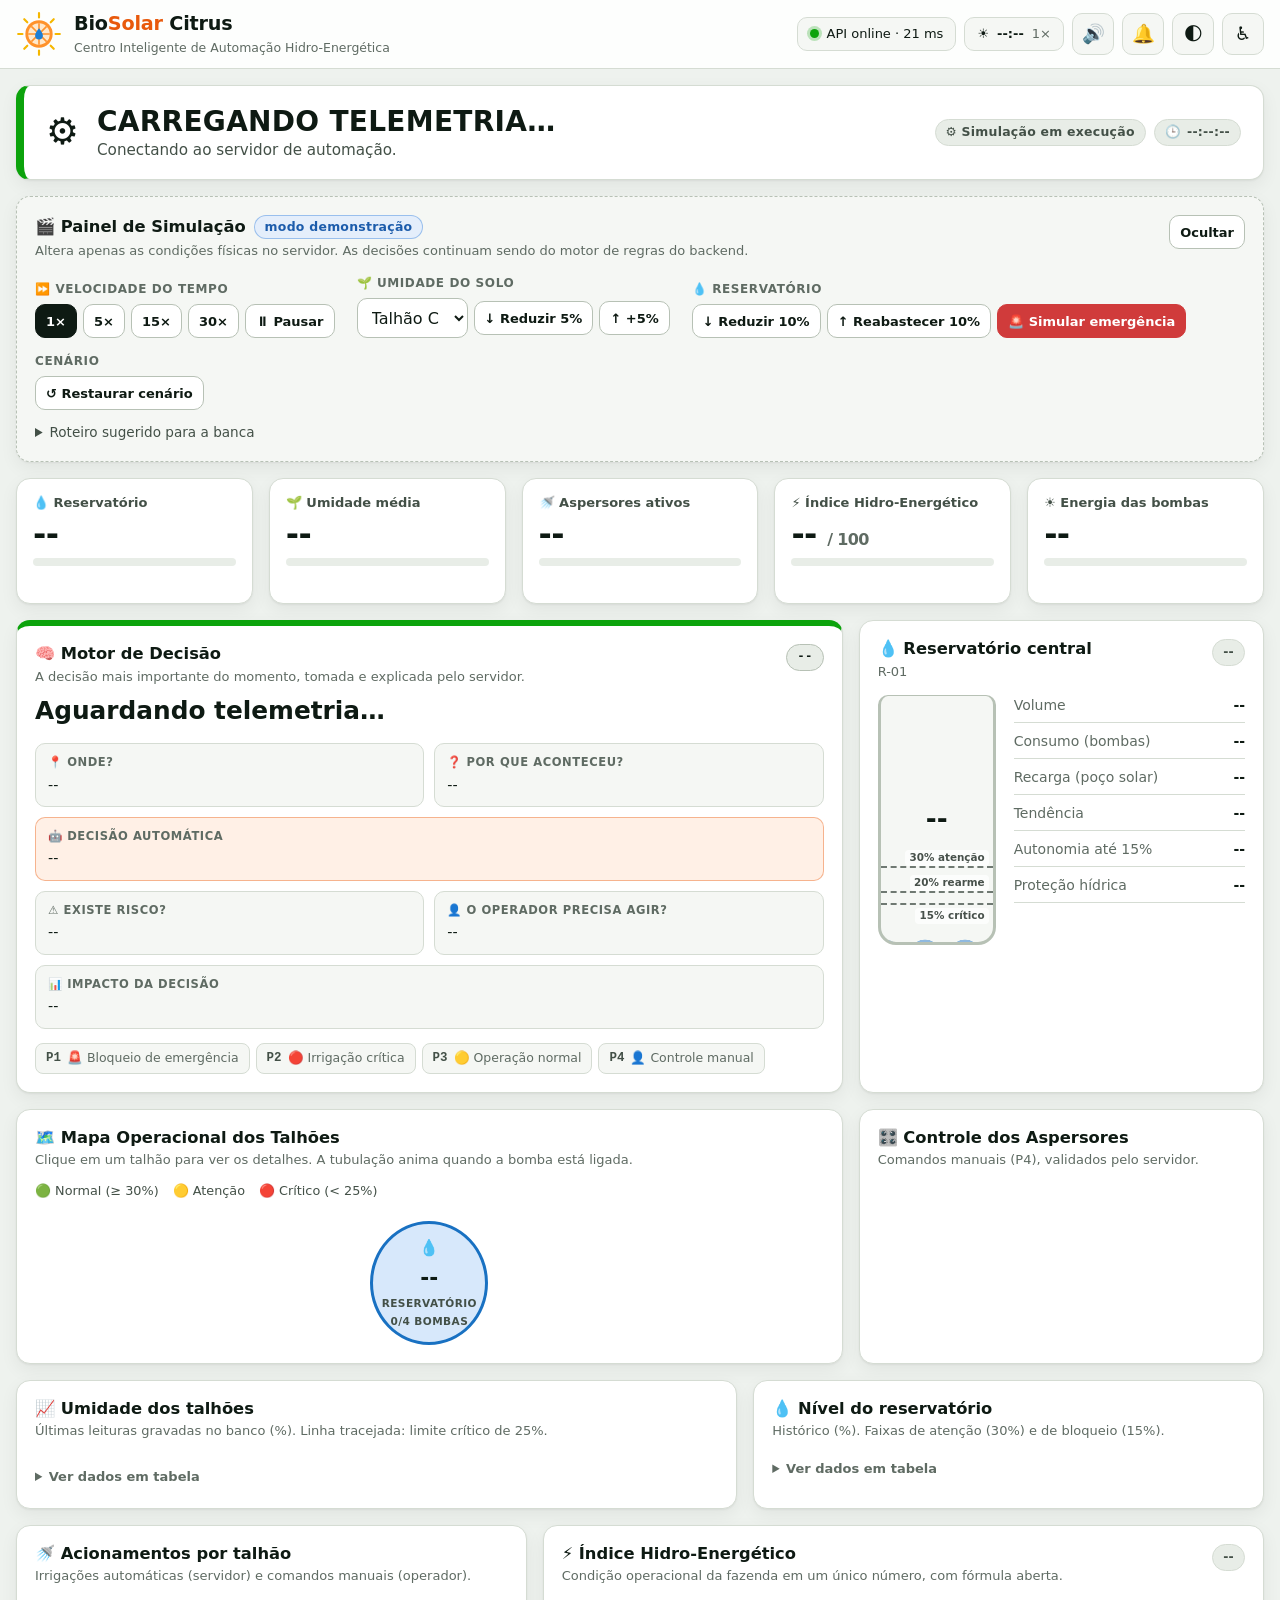
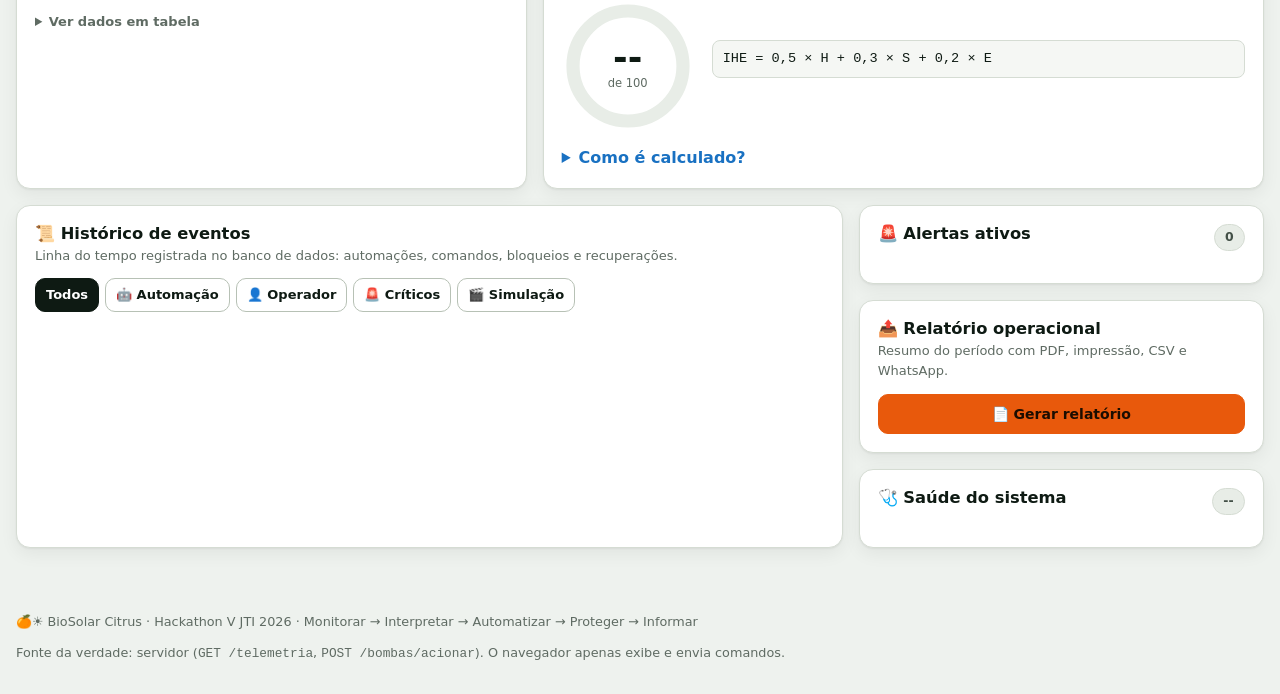
==== frontend/index.html @ 7c518bb6 "feat(frontend): dashboard de automacao hidro-energetica HTML/CSS/JS sem build e sem dependencias ext" ====
<!DOCTYPE html>
<html lang="pt-BR">
<head>
  <meta charset="UTF-8">
  <meta name="viewport" content="width=device-width, initial-scale=1">
  <meta name="description" content="BioSolar Citrus: Centro Inteligente de Automação Hidro-Energética para pomares de citros.">
  <meta name="theme-color" content="#0f1512">
  <title>BioSolar Citrus · Centro de Operação</title>
  <link rel="icon" href="data:image/svg+xml,%3Csvg xmlns='http://www.w3.org/2000/svg' viewBox='0 0 64 64'%3E%3Ccircle cx='32' cy='32' r='28' fill='%23ff922b'/%3E%3Ccircle cx='32' cy='32' r='20' fill='%23ffd8a8'/%3E%3Cpath d='M32 12v40M12 32h40M18 18l28 28M46 18L18 46' stroke='%23ff922b' stroke-width='3'/%3E%3C/svg%3E">
  <link rel="stylesheet" href="src/styles/tokens.css">
  <link rel="stylesheet" href="src/styles/app.css">
  <link rel="stylesheet" href="src/styles/print.css" media="print">
  <script>
    // Aplica as preferências VISUAIS salvas antes da renderização (evita piscar o tema).
    // Nenhum dado operacional é armazenado no navegador.
    (function () {
      try {
        var p = JSON.parse(localStorage.getItem('biosolar.preferencias') || '{}');
        var r = document.documentElement;
        if (p.tema === 'light' || p.tema === 'dark') r.setAttribute('data-theme', p.tema);
        if (p.fonte) r.style.setProperty('--fs', p.fonte);
        if (p.contraste) r.setAttribute('data-contrast', 'alto');
        if (p.cinza) r.setAttribute('data-grayscale', 'true');
        if (p.movimento) r.setAttribute('data-motion', 'reduzido');
      } catch (e) { /* preferências indisponíveis: usa o padrão */ }
    })();
  </script>
</head>
<body>
  <a class="skip-link" href="#conteudo">Pular para o conteúdo</a>

  <!-- ===================== CABEÇALHO ===================== -->
  <header class="topbar">
    <div class="topbar-inner">
      <div class="brand">
        <svg width="46" height="46" viewBox="0 0 64 64" aria-hidden="true" focusable="false">
          <g stroke="#f5b700" stroke-width="3" stroke-linecap="round">
            <path d="M32 3v6M32 55v6M3 32h6M55 32h6M11.5 11.5l4.2 4.2M48.3 48.3l4.2 4.2M11.5 52.5l4.2-4.2M48.3 15.7l4.2-4.2"/>
          </g>
          <circle cx="32" cy="32" r="19" fill="#ff922b"/>
          <circle cx="32" cy="32" r="15" fill="#ffe8cc"/>
          <g stroke="#ff922b" stroke-width="2.2">
            <path d="M32 17v30M17 32h30M21.4 21.4l21.2 21.2M42.6 21.4L21.4 42.6"/>
          </g>
          <path d="M32 24c-3.6 4.6-5.4 7.7-5.4 10.1a5.4 5.4 0 0 0 10.8 0c0-2.4-1.8-5.5-5.4-10.1z" fill="#1c7ed6"/>
        </svg>
        <div>
          <p class="brand-title">Bio<span>Solar</span> Citrus</p>
          <p class="brand-sub">Centro Inteligente de Automação Hidro-Energética</p>
        </div>
      </div>

      <div class="topbar-tools">
        <span class="chip" id="chip-api" title="Conexão com a API REST">
          <span class="dot" id="api-dot" aria-hidden="true"></span>
          <span id="api-texto">Conectando…</span>
        </span>
        <span class="chip" id="chip-relogio" title="Relógio da fazenda (tempo simulado)">
          <span aria-hidden="true" id="relogio-icone">☀️</span>
          <span><span class="sr-only">Hora na fazenda: </span><strong id="relogio-hora">--:--</strong></span>
          <span class="muted" id="relogio-velocidade">1×</span>
        </span>

        <button class="icon-btn" id="btn-voz" type="button" aria-label="Ouvir status da fazenda" title="Ouvir status da fazenda">🔊</button>

        <div class="notif-wrap">
          <button class="icon-btn" id="btn-notif" type="button" aria-haspopup="true" aria-expanded="false"
                  aria-controls="painel-notif" aria-label="Notificações" title="Notificações">
            🔔<span class="badge-count" id="notif-count" hidden>0</span>
          </button>
          <div class="notif-panel" id="painel-notif" hidden>
            <div class="card-head" style="margin:0">
              <h2 class="card-title">Notificações</h2>
              <button class="btn btn-sm btn-ghost" type="button" id="notif-lidas">Marcar como lidas</button>
            </div>
            <ul id="notif-lista" aria-live="off"></ul>
          </div>
        </div>

        <button class="icon-btn" id="btn-tema" type="button" aria-label="Alternar tema claro/escuro" title="Alternar tema claro/escuro">🌓</button>
        <button class="icon-btn" id="btn-a11y" type="button" aria-haspopup="dialog" aria-label="Central de Acessibilidade" title="Central de Acessibilidade">♿</button>
      </div>
    </div>
  </header>

  <main id="conteudo" tabindex="-1">
    <div class="offline-banner" role="alert" id="offline-banner">
      ⚠️ Sem conexão com o servidor. Exibindo a última leitura recebida em <span id="offline-hora">--</span>.
      Nenhum dado é gerado no navegador: aguardando a API voltar.
    </div>

    <!-- ===================== STATUS PRINCIPAL ===================== -->
    <section class="status-hero" id="status-hero" data-status="NORMAL" aria-labelledby="status-rotulo">
      <span class="emoji" id="status-emoji" aria-hidden="true">⚙️</span>
      <div>
        <h1 class="label" id="status-rotulo">Carregando telemetria…</h1>
        <p class="desc" id="status-desc">Conectando ao servidor de automação.</p>
      </div>
      <div class="meta">
        <span class="pill neutral" id="status-simulacao">⚙️ Simulação em execução</span>
        <span class="pill neutral"><span class="sr-only">Última leitura: </span>🕒 <span id="status-leitura">--:--:--</span></span>
      </div>
    </section>
    <p class="sr-only" aria-live="assertive" id="anuncio-critico"></p>
    <p class="sr-only" aria-live="polite" id="anuncio-status"></p>

    <!-- ===================== PAINEL DE SIMULAÇÃO ===================== -->
    <section class="card sim-panel" aria-labelledby="sim-titulo" style="margin-bottom:16px">
      <div class="card-head">
        <div>
          <h2 class="card-title" id="sim-titulo">🎬 Painel de Simulação <span class="pill info">modo demonstração</span></h2>
          <p class="card-sub">Altera apenas as condições físicas no servidor. As decisões continuam sendo do motor de regras do backend.</p>
        </div>
        <button class="btn btn-sm" type="button" id="sim-toggle" aria-expanded="true" aria-controls="sim-body">Ocultar</button>
      </div>
      <div class="sim-body" id="sim-body">
        <div class="sim-group" role="group" aria-labelledby="sim-vel-label">
          <span id="sim-vel-label">⏩ Velocidade do tempo</span>
          <div class="sim-row" id="sim-velocidades">
            <button class="btn btn-sm" type="button" data-fator="1" aria-pressed="true">1×</button>
            <button class="btn btn-sm" type="button" data-fator="5" aria-pressed="false">5×</button>
            <button class="btn btn-sm" type="button" data-fator="15" aria-pressed="false">15×</button>
            <button class="btn btn-sm" type="button" data-fator="30" aria-pressed="false">30×</button>
            <button class="btn btn-sm" type="button" id="sim-pausa" aria-pressed="false">⏸ Pausar</button>
          </div>
        </div>
        <div class="sim-group" role="group" aria-labelledby="sim-umid-label">
          <span id="sim-umid-label">🌱 Umidade do solo</span>
          <div class="sim-row">
            <label class="sr-only" for="sim-talhao">Talhão</label>
            <select id="sim-talhao">
              <option value="A">Talhão A</option>
              <option value="B">Talhão B</option>
              <option value="C" selected>Talhão C</option>
              <option value="D">Talhão D</option>
            </select>
            <button class="btn btn-sm" type="button" data-umidade="-5">↓ Reduzir 5%</button>
            <button class="btn btn-sm" type="button" data-umidade="5">↑ +5%</button>
          </div>
        </div>
        <div class="sim-group" role="group" aria-labelledby="sim-res-label">
          <span id="sim-res-label">💧 Reservatório</span>
          <div class="sim-row">
            <button class="btn btn-sm" type="button" data-reservatorio="-10">↓ Reduzir 10%</button>
            <button class="btn btn-sm" type="button" data-reservatorio="10">↑ Reabastecer 10%</button>
            <button class="btn btn-sm btn-danger" type="button" id="sim-emergencia">🚨 Simular emergência</button>
          </div>
        </div>
        <div class="sim-group">
          <span>Cenário</span>
          <div class="sim-row">
            <button class="btn btn-sm" type="button" id="sim-restaurar">↺ Restaurar cenário</button>
          </div>
        </div>
      </div>
      <details class="roteiro">
        <summary>Roteiro sugerido para a banca</summary>
        <ol>
          <li>Situação normal: reservatório em 67% e sistema operacional.</li>
          <li>Acelerar para 15× ou reduzir a umidade do Talhão C.</li>
          <li>Talhão C abaixo de 25%: evento crítico.</li>
          <li>O backend liga o aspersor automaticamente (Motor de Decisão, P2).</li>
          <li>Reduzir o reservatório algumas vezes.</li>
          <li>Reservatório abaixo de 15%: emergência.</li>
          <li>O backend desliga todas as bombas (P1).</li>
          <li>Tentar ligar um aspersor em "Controle dos Aspersores".</li>
          <li>O servidor recusa: "Acionamento bloqueado".</li>
          <li>Mostrar histórico, índice, relatório e acessibilidade.</li>
        </ol>
      </details>
    </section>

    <!-- ===================== INDICADORES ===================== -->
    <section class="kpis" aria-label="Indicadores principais">
      <article class="card kpi" id="kpi-reservatorio">
        <h2 class="kpi-label">💧 Reservatório</h2>
        <p class="kpi-value"><span data-v>--</span></p>
        <div class="meter" data-meter><i style="width:0%"></i></div>
        <p class="kpi-sub" data-s></p>
      </article>
      <article class="card kpi" id="kpi-umidade">
        <h2 class="kpi-label">🌱 Umidade média</h2>
        <p class="kpi-value"><span data-v>--</span></p>
        <div class="meter ok" data-meter><i style="width:0%"></i></div>
        <p class="kpi-sub" data-s></p>
      </article>
      <article class="card kpi" id="kpi-aspersores">
        <h2 class="kpi-label">🚿 Aspersores ativos</h2>
        <p class="kpi-value"><span data-v>--</span></p>
        <div class="meter" data-meter><i style="width:0%"></i></div>
        <p class="kpi-sub" data-s></p>
      </article>
      <article class="card kpi" id="kpi-indice">
        <h2 class="kpi-label">⚡ Índice Hidro-Energético</h2>
        <p class="kpi-value"><span data-v>--</span> <small>/ 100</small></p>
        <div class="meter" data-meter><i style="width:0%"></i></div>
        <p class="kpi-sub" data-s></p>
      </article>
      <article class="card kpi" id="kpi-energia">
        <h2 class="kpi-label">☀️ Energia das bombas</h2>
        <p class="kpi-value"><span data-v>--</span></p>
        <div class="meter solar" data-meter><i style="width:0%"></i></div>
        <p class="kpi-sub" data-s></p>
      </article>
    </section>

    <!-- ===================== DECISÃO + RESERVATÓRIO ===================== -->
    <div class="grid">
      <section class="card decisao span-8" id="decisao" data-nivel="SUCESSO" aria-labelledby="decisao-cab">
        <div class="card-head" style="margin-bottom:6px">
          <div>
            <h2 class="card-title" id="decisao-cab">🧠 Motor de Decisão</h2>
            <p class="card-sub">A decisão mais importante do momento, tomada e explicada pelo servidor.</p>
          </div>
          <span class="pill rule" id="decisao-regra">--</span>
        </div>
        <p class="decisao-titulo" id="decisao-titulo">Aguardando telemetria…</p>
        <p class="decisao-oque" id="decisao-oque"></p>
        <dl class="qa">
          <div><dt>📍 Onde?</dt><dd id="decisao-onde">--</dd></div>
          <div><dt>❓ Por que aconteceu?</dt><dd id="decisao-porque">--</dd></div>
          <div class="destaque"><dt>🤖 Decisão automática</dt><dd id="decisao-acao">--</dd></div>
          <div><dt>⚠️ Existe risco?</dt><dd id="decisao-risco">--</dd></div>
          <div><dt>👤 O operador precisa agir?</dt><dd id="decisao-operador">--</dd></div>
          <div class="destaque" style="background:var(--surface-2);border-color:var(--border)"><dt>📊 Impacto da decisão</dt><dd id="decisao-impacto">--</dd></div>
        </dl>
        <nav class="hierarquia" aria-label="Hierarquia das regras (regra ativa destacada)">
          <ol>
            <li><span class="regra-chip" data-regra="P1"><b>P1</b> 🚨 Bloqueio de emergência</span></li>
            <li><span class="regra-chip" data-regra="P2"><b>P2</b> 🔴 Irrigação crítica</span></li>
            <li><span class="regra-chip" data-regra="P3"><b>P3</b> 🟡 Operação normal</span></li>
            <li><span class="regra-chip" data-regra="P4"><b>P4</b> 👤 Controle manual</span></li>
          </ol>
        </nav>
      </section>

      <section class="card span-4" id="reservatorio" aria-labelledby="res-titulo">
        <div class="card-head">
          <div>
            <h2 class="card-title" id="res-titulo">💧 Reservatório central</h2>
            <p class="card-sub" id="res-nome">R-01</p>
          </div>
          <span class="pill neutral" id="res-status">--</span>
        </div>
        <div class="tanque-wrap">
          <div class="tanque" id="tanque" role="meter" aria-valuemin="0" aria-valuemax="100" aria-valuenow="0" aria-label="Nível do reservatório">
            <div class="tanque-agua" id="tanque-agua" style="height:0%"></div>
            <div class="marca" style="bottom:30%"><span>30% atenção</span></div>
            <div class="marca" style="bottom:20%"><span>20% rearme</span></div>
            <div class="marca baixo" style="bottom:15%"><span>15% crítico</span></div>
            <div class="tanque-pct num" id="tanque-pct">--</div>
          </div>
          <dl class="tanque-info">
            <div><dt>Volume</dt><dd class="num" id="res-volume">--</dd></div>
            <div><dt>Consumo (bombas)</dt><dd class="num" id="res-consumo">--</dd></div>
            <div><dt>Recarga (poço solar)</dt><dd class="num" id="res-recarga">--</dd></div>
            <div><dt>Tendência</dt><dd class="num" id="res-tendencia">--</dd></div>
            <div><dt>Autonomia até 15%</dt><dd class="num" id="res-autonomia">--</dd></div>
            <div><dt>Proteção hídrica</dt><dd id="res-bloqueio">--</dd></div>
          </dl>
        </div>
      </section>
    </div>

    <!-- ===================== MAPA + CONTROLE ===================== -->
    <div class="grid">
      <section class="card span-8" aria-labelledby="mapa-titulo">
        <div class="card-head">
          <div>
            <h2 class="card-title" id="mapa-titulo">🗺️ Mapa Operacional dos Talhões</h2>
            <p class="card-sub">Clique em um talhão para ver os detalhes. A tubulação anima quando a bomba está ligada.</p>
          </div>
          <div class="legend" aria-hidden="true">
            <span>🟢 Normal (≥ 30%)</span><span>🟡 Atenção</span><span>🔴 Crítico (&lt; 25%)</span>
          </div>
        </div>
        <div class="mapa" id="mapa">
          <div class="hub">
            <div class="hub-box" id="hub">
              <span aria-hidden="true">💧</span>
              <span class="v num" id="hub-nivel">--</span>
              <span class="l">Reservatório</span>
              <span class="l" id="hub-bombas">0/4 bombas</span>
            </div>
          </div>
        </div>
      </section>

      <section class="card span-4" id="controle" aria-labelledby="ctrl-titulo">
        <div class="card-head">
          <div>
            <h2 class="card-title" id="ctrl-titulo">🎛️ Controle dos Aspersores</h2>
            <p class="card-sub">Comandos manuais (P4), validados pelo servidor.</p>
          </div>
        </div>
        <p class="aviso-bloqueio" id="aviso-bloqueio">🔒 Proteção hídrica ativa: o servidor recusará qualquer acionamento até o reservatório voltar a 20%.</p>
        <ul class="controle-lista" id="controle-lista"></ul>
      </section>
    </div>

    <!-- ===================== GRÁFICOS ===================== -->
    <div class="grid">
      <section class="card span-7" aria-labelledby="g-umid-titulo">
        <div class="card-head">
          <div>
            <h2 class="card-title" id="g-umid-titulo">📈 Umidade dos talhões</h2>
            <p class="card-sub">Últimas leituras gravadas no banco (%). Linha tracejada: limite crítico de 25%.</p>
          </div>
        </div>
        <div class="legend" id="g-umid-legenda"></div>
        <div class="chart" id="g-umidade" tabindex="0" role="img" aria-label="Gráfico da umidade dos talhões ao longo do tempo"></div>
        <details class="tabela"><summary>Ver dados em tabela</summary><div class="tabela-scroll" id="g-umidade-tabela"></div></details>
      </section>

      <section class="card span-5" aria-labelledby="g-res-titulo">
        <div class="card-head">
          <div>
            <h2 class="card-title" id="g-res-titulo">💧 Nível do reservatório</h2>
            <p class="card-sub">Histórico (%). Faixas de atenção (30%) e de bloqueio (15%).</p>
          </div>
        </div>
        <div class="chart" id="g-reservatorio" tabindex="0" role="img" aria-label="Gráfico do nível do reservatório ao longo do tempo"></div>
        <details class="tabela"><summary>Ver dados em tabela</summary><div class="tabela-scroll" id="g-reservatorio-tabela"></div></details>
      </section>
    </div>

    <div class="grid">
      <section class="card span-5" aria-labelledby="g-irr-titulo">
        <div class="card-head">
          <div>
            <h2 class="card-title" id="g-irr-titulo">🚿 Acionamentos por talhão</h2>
            <p class="card-sub">Irrigações automáticas (servidor) e comandos manuais (operador).</p>
          </div>
        </div>
        <div class="legend" id="g-irr-legenda"></div>
        <div class="chart" id="g-irrigacoes" tabindex="0" role="img" aria-label="Gráfico de acionamentos por talhão"></div>
        <details class="tabela"><summary>Ver dados em tabela</summary><div class="tabela-scroll" id="g-irrigacoes-tabela"></div></details>
      </section>

      <section class="card span-7" id="indice" aria-labelledby="ind-titulo">
        <div class="card-head">
          <div>
            <h2 class="card-title" id="ind-titulo">⚡ Índice Hidro-Energético</h2>
            <p class="card-sub">Condição operacional da fazenda em um único número, com fórmula aberta.</p>
          </div>
          <span class="pill neutral" id="ind-class">--</span>
        </div>
        <div class="indice-top">
          <div class="indice-ring" role="meter" aria-valuemin="0" aria-valuemax="100" aria-valuenow="0" id="ind-ring" aria-label="Índice Hidro-Energético">
            <svg viewBox="0 0 120 120" aria-hidden="true">
              <circle class="trilho" cx="60" cy="60" r="50" fill="none" stroke-width="12"/>
              <circle class="arco" id="ind-arco" cx="60" cy="60" r="50" fill="none" stroke-width="12"
                      stroke="var(--ok)" stroke-dasharray="314.16" stroke-dashoffset="314.16"/>
            </svg>
            <div class="centro"><b class="num" id="ind-valor">--</b><span>de 100</span></div>
          </div>
          <div style="flex:1;min-width:220px">
            <p class="formula" id="ind-formula">IHE = 0,5 × H + 0,3 × S + 0,2 × E</p>
            <div class="fatores" id="ind-fatores"></div>
          </div>
        </div>
        <details class="como">
          <summary>Como é calculado?</summary>
          <div class="small" style="display:grid;gap:8px">
            <p><b>H: Hídrico (peso 50%)</b>: nível atual do reservatório. A água disponível é o recurso limitante.</p>
            <p><b>S: Solo (peso 30%)</b>: média dos talhões. Umidade até 15% vale 0 ponto e umidade a partir do alvo de irrigação (40%) vale 100 pontos, proporcional entre esses valores.</p>
            <p><b>E: Energia (peso 20%)</b>: parcela do consumo das bombas atendida pela usina solar (100 quando não há bombas ligadas).</p>
            <p><b>Trava de segurança:</b> com o bloqueio de emergência ativo, o índice é limitado a 25.</p>
            <div class="escala">
              <span class="pill ok">🟢 ≥ 70 · Operação equilibrada</span>
              <span class="pill warn">🟡 40–69 · Atenção necessária</span>
              <span class="pill crit">🔴 &lt; 40 · Risco hídrico elevado</span>
            </div>
          </div>
        </details>
      </section>
    </div>

    <!-- ===================== HISTÓRICO + ALERTAS + RELATÓRIO ===================== -->
    <div class="grid">
      <section class="card span-8" aria-labelledby="hist-titulo">
        <div class="card-head">
          <div>
            <h2 class="card-title" id="hist-titulo">📜 Histórico de eventos</h2>
            <p class="card-sub">Linha do tempo registrada no banco de dados: automações, comandos, bloqueios e recuperações.</p>
          </div>
          <div class="filtros" role="group" aria-label="Filtrar eventos" id="hist-filtros">
            <button class="btn btn-sm" type="button" data-filtro="todos" aria-pressed="true">Todos</button>
            <button class="btn btn-sm" type="button" data-filtro="AUTOMACAO" aria-pressed="false">🤖 Automação</button>
            <button class="btn btn-sm" type="button" data-filtro="OPERADOR" aria-pressed="false">👤 Operador</button>
            <button class="btn btn-sm" type="button" data-filtro="criticos" aria-pressed="false">🚨 Críticos</button>
            <button class="btn btn-sm" type="button" data-filtro="SIMULACAO" aria-pressed="false">🎬 Simulação</button>
          </div>
        </div>
        <ol class="timeline" id="timeline" aria-live="off"></ol>
      </section>

      <div class="span-4" style="display:grid;gap:16px;align-content:start">
        <section class="card" aria-labelledby="alertas-titulo">
          <div class="card-head">
            <h2 class="card-title" id="alertas-titulo">🚨 Alertas ativos</h2>
            <span class="pill neutral" id="alertas-total">0</span>
          </div>
          <ul class="alertas" id="alertas"></ul>
        </section>

        <section class="card" aria-labelledby="rel-titulo">
          <div class="card-head">
            <div>
              <h2 class="card-title" id="rel-titulo">📤 Relatório operacional</h2>
              <p class="card-sub">Resumo do período com PDF, impressão, CSV e WhatsApp.</p>
            </div>
          </div>
          <button class="btn btn-primary" type="button" id="btn-relatorio" style="width:100%">📄 Gerar relatório</button>
        </section>

        <section class="card" aria-labelledby="saude-titulo">
          <div class="card-head">
            <h2 class="card-title" id="saude-titulo">🩺 Saúde do sistema</h2>
            <span class="pill neutral" id="saude-status">--</span>
          </div>
          <dl class="tanque-info" id="saude-lista"></dl>
        </section>
      </div>
    </div>
  </main>

  <footer class="rodape">
    <span>🍊☀️ BioSolar Citrus · Hackathon V JTI 2026 · Monitorar → Interpretar → Automatizar → Proteger → Informar</span>
    <span>Fonte da verdade: servidor (<code>GET /telemetria</code>, <code>POST /bombas/acionar</code>). O navegador apenas exibe e envia comandos.</span>
  </footer>

  <div class="toasts" id="toasts" aria-live="polite"></div>

  <!-- ===================== DIÁLOGOS ===================== -->
  <dialog id="dlg-talhao" aria-labelledby="dlg-talhao-titulo">
    <div class="dlg-head">
      <h2 id="dlg-talhao-titulo">Talhão</h2>
      <button class="btn btn-sm btn-ghost" type="button" data-fechar aria-label="Fechar">✕</button>
    </div>
    <div class="dlg-body" id="dlg-talhao-corpo"></div>
    <div class="dlg-foot" id="dlg-talhao-acoes"></div>
  </dialog>

  <dialog id="dlg-bloqueio" class="bloqueio" aria-labelledby="dlg-bloqueio-titulo" aria-describedby="dlg-bloqueio-msg">
    <div class="dlg-head">
      <h2 id="dlg-bloqueio-titulo">🚨 AÇÃO BLOQUEADA</h2>
      <button class="btn btn-sm btn-ghost" type="button" data-fechar aria-label="Fechar">✕</button>
    </div>
    <div class="dlg-body">
      <p style="font-size:1.05rem;font-weight:700" id="dlg-bloqueio-msg"></p>
      <p class="muted" id="dlg-bloqueio-detalhe"></p>
      <p class="small">Resposta do servidor: <code id="dlg-bloqueio-codigo"></code></p>
    </div>
    <div class="dlg-foot"><button class="btn btn-primary" type="button" data-fechar>Entendi</button></div>
  </dialog>

  <dialog id="dlg-relatorio" aria-labelledby="dlg-rel-titulo" style="width:min(820px,calc(100vw - 32px))">
    <div class="dlg-head">
      <h2 id="dlg-rel-titulo">📄 Relatório Operacional</h2>
      <button class="btn btn-sm btn-ghost" type="button" data-fechar aria-label="Fechar">✕</button>
    </div>
    <div class="dlg-body" id="relatorio-corpo"><p>Gerando…</p></div>
    <div class="dlg-foot">
      <button class="btn" type="button" id="rel-copiar">📋 Copiar resumo</button>
      <a class="btn" id="rel-csv" href="#" download>⬇️ CSV</a>
      <button class="btn" type="button" id="rel-whatsapp">📱 WhatsApp</button>
      <button class="btn btn-primary" type="button" id="rel-imprimir">🖨️ Imprimir / PDF</button>
    </div>
  </dialog>

  <dialog id="dlg-a11y" class="lateral" aria-labelledby="dlg-a11y-titulo">
    <div class="dlg-head">
      <h2 id="dlg-a11y-titulo">♿ Central de Acessibilidade</h2>
      <button class="btn btn-sm btn-ghost" type="button" data-fechar aria-label="Fechar">✕</button>
    </div>
    <div class="dlg-body">
      <section class="a11y-sec" aria-labelledby="a11y-texto">
        <h3 id="a11y-texto">Texto</h3>
        <div class="a11y-row">
          <button class="btn" type="button" id="fonte-menos" aria-label="Diminuir fonte">A−</button>
          <button class="btn" type="button" id="fonte-padrao" aria-label="Restaurar tamanho da fonte">A</button>
          <button class="btn" type="button" id="fonte-mais" aria-label="Aumentar fonte">A+</button>
          <span class="muted small" id="fonte-valor">100%</span>
        </div>
      </section>
      <section class="a11y-sec" aria-labelledby="a11y-visual">
        <h3 id="a11y-visual">Visual</h3>
        <div class="a11y-row" role="group" aria-label="Tema">
          <button class="btn" type="button" data-tema="light" aria-pressed="false">☀️ Claro</button>
          <button class="btn" type="button" data-tema="dark" aria-pressed="false">🌙 Escuro</button>
          <button class="btn" type="button" data-tema="sistema" aria-pressed="false">💻 Sistema</button>
        </div>
        <label class="switch"><span>Alto contraste</span><input type="checkbox" id="pref-contraste"></label>
        <label class="switch"><span>Escala de cinza</span><input type="checkbox" id="pref-cinza"></label>
      </section>
      <section class="a11y-sec" aria-labelledby="a11y-mov">
        <h3 id="a11y-mov">Movimento</h3>
        <label class="switch"><span>Reduzir animações</span><input type="checkbox" id="pref-movimento"></label>
        <p class="small muted">A preferência "reduzir movimento" do sistema operacional é respeitada automaticamente.</p>
      </section>
      <section class="a11y-sec" aria-labelledby="a11y-voz">
        <h3 id="a11y-voz">Leitura em voz</h3>
        <button class="btn" type="button" id="a11y-ouvir">🔊 Ouvir status da fazenda</button>
        <label class="switch"><span>Anunciar emergências em voz</span><input type="checkbox" id="pref-voz-auto"></label>
      </section>
      <section class="a11y-sec" aria-labelledby="a11y-libras">
        <h3 id="a11y-libras">Libras</h3>
        <label class="switch"><span>Ativar VLibras (gov.br)</span><input type="checkbox" id="pref-libras"></label>
        <p class="small muted" id="libras-status">Tradutor oficial do Governo Federal. Requer conexão com a internet.</p>
      </section>
      <section class="a11y-sec" aria-labelledby="a11y-nav">
        <h3 id="a11y-nav">Navegação</h3>
        <p class="small">Use <kbd>Tab</kbd> para navegar, <kbd>Enter</kbd> para acionar e <kbd>Esc</kbd> para fechar janelas. Nos gráficos, use <kbd>←</kbd> <kbd>→</kbd> para percorrer as leituras. O link "Pular para o conteúdo" é o primeiro item da página.</p>
      </section>
      <button class="btn" type="button" id="a11y-reset">↺ Restaurar preferências visuais</button>
    </div>
  </dialog>

  <!-- Área do VLibras (carregado sob demanda) -->
  <div vw class="enabled" id="vlibras" hidden>
    <div vw-access-button class="active"></div>
    <div vw-plugin-wrapper><div class="vw-plugin-top-wrapper"></div></div>
  </div>

  <!-- ===================== SCRIPTS (sem build, sem dependências externas) ===================== -->
  <script src="src/config.js"></script>
  <script src="src/utils/format.js"></script>
  <script src="src/utils/dom.js"></script>
  <script src="src/utils/charts.js"></script>
  <script src="src/utils/voz.js"></script>
  <script src="src/services/api.js"></script>
  <script src="src/services/telemetriaService.js"></script>
  <script src="src/services/bombaService.js"></script>
  <script src="src/services/eventoService.js"></script>
  <script src="src/services/simulacaoService.js"></script>
  <script src="src/services/relatorioService.js"></script>
  <script src="src/components/statusGeral.js"></script>
  <script src="src/components/indicadores.js"></script>
  <script src="src/components/motorDecisao.js"></script>
  <script src="src/components/reservatorio.js"></script>
  <script src="src/components/mapaTalhoes.js"></script>
  <script src="src/components/controleAspersores.js"></script>
  <script src="src/components/graficos.js"></script>
  <script src="src/components/indiceHidroEnergetico.js"></script>
  <script src="src/components/historico.js"></script>
  <script src="src/components/notificacoes.js"></script>
  <script src="src/components/painelSimulacao.js"></script>
  <script src="src/components/relatorio.js"></script>
  <script src="src/components/acessibilidade.js"></script>
  <script src="src/components/saude.js"></script>
  <script src="src/app.js"></script>
</body>
</html>
---- frontend/src/styles/tokens.css ----
/* =============================================================================
   BioSolar Citrus: tokens de tema
   Claro (padrão do SO), Escuro ("centro de controle"), Alto contraste, Escala de cinza.
   Paleta dos gráficos: paleta categórica de referência validada para daltonismo
   (slots 1-4 na ordem adjacente), com passos próprios para o modo escuro.
   ========================================================================== */

:root {
  color-scheme: light;
  --fs: 1;                         /* escala de fonte (Central de Acessibilidade) */

  --bg: #eef2ee;
  --surface: #ffffff;
  --surface-2: #f5f7f4;
  --surface-3: #e8ede7;
  --border: #d5dcd3;
  --border-strong: #b7c1b5;
  --ink: #0e1a13;
  --ink-2: #435047;
  --muted: #5f6b63;

  --accent: #e8590c;               /* laranja cítrico */
  --accent-ink: #b8430a;
  --accent-bg: #fff0e6;
  --leaf: #2b8a3e;
  --water: #1971c2;
  --water-soft: #d7e8fb;
  --water-deep: #1864ab;
  --solar: #d99a00;
  --focus: #1864ab;

  /* status: sempre acompanhado de ícone + rótulo */
  --ok: #0ca30c;     --ok-ink: #0a6b0a;     --ok-bg: #e4f5e4;
  --warn: #fab219;   --warn-ink: #7f4f00;   --warn-bg: #fff3d4;
  --crit: #d03b3b;   --crit-ink: #a51f1f;   --crit-bg: #fde6e6;
  --info: #2a78d6;   --info-ink: #1c5cab;   --info-bg: #e4eefb;
  --emerg: #c92a2a;  --emerg-ink: #ffffff;  --emerg-bg: #fde0e0;

  /* gráficos */
  --chart-surface: #fcfcfb;
  --grid: #e1e0d9;
  --axis: #c3c2b7;
  --series-1: #2a78d6;
  --series-2: #eb6834;
  --series-3: #1baf7a;
  --series-4: #eda100;
  --series-1-soft: rgba(42, 120, 214, 0.10);

  --shadow: 0 1px 2px rgba(16, 24, 20, 0.05), 0 6px 18px rgba(16, 24, 20, 0.06);
  --radius: 14px;
  --radius-sm: 8px;
  --font: system-ui, -apple-system, "Segoe UI", Roboto, "Helvetica Neue", Arial, sans-serif;
  --mono: ui-monospace, "Cascadia Mono", "Consolas", "SFMono-Regular", monospace;
}

/* ---- Escuro: centro de controle industrial --------------------------------- */
@media (prefers-color-scheme: dark) {
  :root:where(:not([data-theme="light"])) {
    color-scheme: dark;
    --bg: #070b09;
    --surface: #0f1512;
    --surface-2: #131b17;
    --surface-3: #1a241f;
    --border: #22302a;
    --border-strong: #34443b;
    --ink: #e9f0eb;
    --ink-2: #b6c3ba;
    --muted: #8a978f;
    --accent: #ff922b;
    --accent-ink: #ffa94d;
    --accent-bg: rgba(255, 146, 43, 0.12);
    --leaf: #51cf66;
    --water: #4dabf7;
    --water-soft: #0f2a42;
    --water-deep: #1c7ed6;
    --solar: #fcc419;
    --focus: #74c0fc;
    --ok-ink: #69db7c;   --ok-bg: rgba(12, 163, 12, 0.14);
    --warn-ink: #ffd43b; --warn-bg: rgba(250, 178, 25, 0.13);
    --crit-ink: #ff8787; --crit-bg: rgba(208, 59, 59, 0.18);
    --info-ink: #74c0fc; --info-bg: rgba(42, 120, 214, 0.18);
    --emerg-bg: rgba(201, 42, 42, 0.22);
    --chart-surface: #111815;
    --grid: #1f2a25;
    --axis: #34423b;
    --series-1: #3987e5;
    --series-2: #d95926;
    --series-3: #199e70;
    --series-4: #c98500;
    --series-1-soft: rgba(57, 135, 229, 0.12);
    --shadow: 0 1px 2px rgba(0, 0, 0, 0.4), 0 8px 24px rgba(0, 0, 0, 0.35);
  }
}

:root[data-theme="dark"] {
  color-scheme: dark;
  --bg: #070b09;
  --surface: #0f1512;
  --surface-2: #131b17;
  --surface-3: #1a241f;
  --border: #22302a;
  --border-strong: #34443b;
  --ink: #e9f0eb;
  --ink-2: #b6c3ba;
  --muted: #8a978f;
  --accent: #ff922b;
  --accent-ink: #ffa94d;
  --accent-bg: rgba(255, 146, 43, 0.12);
  --leaf: #51cf66;
  --water: #4dabf7;
  --water-soft: #0f2a42;
  --water-deep: #1c7ed6;
  --solar: #fcc419;
  --focus: #74c0fc;
  --ok-ink: #69db7c;   --ok-bg: rgba(12, 163, 12, 0.14);
  --warn-ink: #ffd43b; --warn-bg: rgba(250, 178, 25, 0.13);
  --crit-ink: #ff8787; --crit-bg: rgba(208, 59, 59, 0.18);
  --info-ink: #74c0fc; --info-bg: rgba(42, 120, 214, 0.18);
  --emerg-bg: rgba(201, 42, 42, 0.22);
  --chart-surface: #111815;
  --grid: #1f2a25;
  --axis: #34423b;
  --series-1: #3987e5;
  --series-2: #d95926;
  --series-3: #199e70;
  --series-4: #c98500;
  --series-1-soft: rgba(57, 135, 229, 0.12);
  --shadow: 0 1px 2px rgba(0, 0, 0, 0.4), 0 8px 24px rgba(0, 0, 0, 0.35);
}

/* ---- Alto contraste (preto + amarelo, independente do tema) --------------- */
:root[data-contrast="alto"] {
  color-scheme: dark;
  --bg: #000;
  --surface: #000;
  --surface-2: #000;
  --surface-3: #111;
  --border: #fff;
  --border-strong: #fff;
  --ink: #fff;
  --ink-2: #fff;
  --muted: #f1f1f1;
  --accent: #ffd400;
  --accent-ink: #ffd400;
  --accent-bg: #000;
  --water: #7fd1ff;
  --water-soft: #002b45;
  --focus: #ffd400;
  --ok-ink: #7CFF7C; --ok-bg: #000;
  --warn-ink: #ffd400; --warn-bg: #000;
  --crit-ink: #ff9b9b; --crit-bg: #000;
  --info-ink: #9fd4ff; --info-bg: #000;
  --emerg-bg: #300;
  --chart-surface: #000;
  --grid: #555;
  --axis: #fff;
  --shadow: none;
}

/* ---- Escala de cinza (filtro no elemento raiz não afeta position: fixed) ---- */
:root[data-grayscale="true"] {
  filter: grayscale(1);
}
---- frontend/src/styles/app.css ----
/* =============================================================================
   BioSolar Citrus: layout e componentes do dashboard
   ========================================================================== */

*, *::before, *::after { box-sizing: border-box; }

html {
  font-size: calc(100% * var(--fs));
  -webkit-text-size-adjust: 100%;
}

body {
  margin: 0;
  background: var(--bg);
  color: var(--ink);
  font-family: var(--font);
  line-height: 1.5;
  min-height: 100vh;
}

h1, h2, h3, h4 { margin: 0; line-height: 1.25; }
p { margin: 0; }
button, input, select { font: inherit; color: inherit; }
a { color: var(--water); }

:focus-visible {
  outline: 3px solid var(--focus);
  outline-offset: 2px;
  border-radius: 4px;
}

.sr-only {
  position: absolute !important;
  width: 1px; height: 1px;
  padding: 0; margin: -1px;
  overflow: hidden; clip: rect(0, 0, 0, 0);
  white-space: nowrap; border: 0;
}

.skip-link {
  position: absolute;
  left: 16px; top: -100px;
  z-index: 1000;
  background: var(--ink);
  color: var(--surface);
  padding: 10px 16px;
  border-radius: var(--radius-sm);
  font-weight: 600;
  text-decoration: none;
}
.skip-link:focus { top: 12px; }

.num { font-variant-numeric: tabular-nums; }
.muted { color: var(--muted); }
.small { font-size: 0.8125rem; }

/* ---- Botões --------------------------------------------------------------- */
.btn {
  display: inline-flex; align-items: center; justify-content: center; gap: 6px;
  min-height: 40px;
  padding: 8px 14px;
  border-radius: 10px;
  border: 1px solid var(--border-strong);
  background: var(--surface);
  color: var(--ink);
  font-weight: 600;
  font-size: 0.875rem;
  cursor: pointer;
  transition: background .15s, border-color .15s, transform .05s;
  white-space: nowrap;
}
.btn:hover { background: var(--surface-3); }
.btn:active { transform: translateY(1px); }
.btn[disabled], .btn[aria-busy="true"] { opacity: .6; cursor: progress; }
.btn-primary { background: var(--accent); border-color: var(--accent); color: #1b0d00; }
.btn-primary:hover { background: var(--accent-ink); color: #fff; }
.btn-danger { background: var(--crit); border-color: var(--crit); color: #fff; }
.btn-danger:hover { background: var(--crit-ink); }
.btn-ghost { background: transparent; border-color: transparent; }
.btn-ghost:hover { background: var(--surface-3); }
.btn-sm { min-height: 34px; padding: 5px 10px; font-size: 0.8125rem; }
.btn[aria-pressed="true"] { background: var(--ink); color: var(--surface); border-color: var(--ink); }

.icon-btn {
  position: relative;
  display: inline-flex; align-items: center; justify-content: center;
  width: 42px; height: 42px;
  border-radius: 10px;
  border: 1px solid var(--border);
  background: var(--surface-2);
  cursor: pointer;
  font-size: 1.15rem;
}
.icon-btn:hover { background: var(--surface-3); }
.badge-count {
  position: absolute; top: -6px; right: -6px;
  min-width: 20px; height: 20px; padding: 0 5px;
  border-radius: 10px;
  background: var(--crit); color: #fff;
  font-size: 0.72rem; font-weight: 700;
  display: inline-flex; align-items: center; justify-content: center;
  border: 2px solid var(--surface);
}
.badge-count[hidden] { display: none; }

/* ---- Pílulas de status (sempre ícone + texto) ----------------------------- */
.pill {
  display: inline-flex; align-items: center; gap: 6px;
  padding: 3px 10px;
  border-radius: 999px;
  font-size: 0.78rem; font-weight: 700;
  letter-spacing: .02em;
  border: 1px solid transparent;
  white-space: nowrap;
}
.pill.ok    { background: var(--ok-bg);    color: var(--ok-ink);    border-color: color-mix(in srgb, var(--ok) 35%, transparent); }
.pill.warn  { background: var(--warn-bg);  color: var(--warn-ink);  border-color: color-mix(in srgb, var(--warn) 45%, transparent); }
.pill.crit  { background: var(--crit-bg);  color: var(--crit-ink);  border-color: color-mix(in srgb, var(--crit) 45%, transparent); }
.pill.info  { background: var(--info-bg);  color: var(--info-ink);  border-color: color-mix(in srgb, var(--info) 40%, transparent); }
.pill.emerg { background: var(--emerg);    color: #fff; }
.pill.neutral { background: var(--surface-3); color: var(--ink-2); border-color: var(--border); }
.pill.rule { background: var(--surface-3); color: var(--ink); border-color: var(--border-strong); font-family: var(--mono); }

/* ---- Header --------------------------------------------------------------- */
.topbar {
  position: sticky; top: 0; z-index: 50;
  background: color-mix(in srgb, var(--surface) 88%, transparent);
  backdrop-filter: blur(10px);
  border-bottom: 1px solid var(--border);
}
.topbar-inner {
  max-width: 1480px; margin: 0 auto;
  padding: 10px 16px;
  display: flex; align-items: center; gap: 16px; flex-wrap: wrap;
}
.brand { display: flex; align-items: center; gap: 12px; min-width: 0; margin-right: auto; }
.brand svg { flex: none; }
.brand-title { font-size: 1.2rem; font-weight: 800; letter-spacing: -.01em; }
.brand-title span { color: var(--accent); }
.brand-sub { font-size: 0.78rem; color: var(--muted); font-weight: 500; }
.topbar-tools { display: flex; align-items: center; gap: 8px; flex-wrap: wrap; }

.chip {
  display: inline-flex; align-items: center; gap: 8px;
  padding: 6px 12px;
  border-radius: 10px;
  border: 1px solid var(--border);
  background: var(--surface-2);
  font-size: 0.8125rem;
  white-space: nowrap;
}
.chip strong { font-variant-numeric: tabular-nums; }
.dot { width: 9px; height: 9px; border-radius: 50%; background: var(--muted); flex: none; }
.dot.on { background: var(--ok); box-shadow: 0 0 0 3px color-mix(in srgb, var(--ok) 25%, transparent); }
.dot.off { background: var(--crit); box-shadow: 0 0 0 3px color-mix(in srgb, var(--crit) 25%, transparent); }

/* ---- Estrutura -------------------------------------------------------------- */
main { max-width: 1480px; margin: 0 auto; padding: 16px 16px 48px; }

.offline-banner {
  display: none;
  margin-bottom: 16px;
  padding: 12px 16px;
  border-radius: var(--radius-sm);
  background: var(--warn-bg);
  color: var(--warn-ink);
  border: 1px solid var(--warn);
  font-weight: 600;
}
body.offline .offline-banner { display: block; }

.grid {
  display: grid;
  gap: 16px;
  grid-template-columns: repeat(12, minmax(0, 1fr));
  margin-bottom: 16px;
}
.span-12 { grid-column: span 12; }
.span-8 { grid-column: span 8; }
.span-7 { grid-column: span 7; }
.span-6 { grid-column: span 6; }
.span-5 { grid-column: span 5; }
.span-4 { grid-column: span 4; }

@media (max-width: 1180px) {
  .span-8, .span-7, .span-6, .span-5, .span-4 { grid-column: span 12; }
  .grid .md-6 { grid-column: span 6; }
}
@media (max-width: 720px) {
  .grid .md-6 { grid-column: span 12; }
}

.card {
  background: var(--surface);
  border: 1px solid var(--border);
  border-radius: var(--radius);
  box-shadow: var(--shadow);
  padding: 18px;
  min-width: 0;
}
.card-head {
  display: flex; align-items: flex-start; justify-content: space-between; gap: 12px;
  margin-bottom: 14px;
  flex-wrap: wrap;
}
.card-title { font-size: 1.02rem; font-weight: 750; display: flex; align-items: center; gap: 8px; }
.card-sub { font-size: 0.8125rem; color: var(--muted); margin-top: 2px; }

/* ---- Status principal ------------------------------------------------------ */
.status-hero {
  display: flex; align-items: center; gap: 18px; flex-wrap: wrap;
  padding: 18px 22px;
  border-radius: var(--radius);
  background: var(--surface);
  border: 1px solid var(--border);
  border-left: 8px solid var(--ok);
  box-shadow: var(--shadow);
  margin-bottom: 16px;
}
.status-hero .emoji { font-size: 2.3rem; line-height: 1; }
.status-hero .label { font-size: clamp(1.25rem, 2.6vw, 1.75rem); font-weight: 850; letter-spacing: .01em; text-transform: uppercase; }
.status-hero .desc { color: var(--ink-2); font-size: 0.95rem; }
.status-hero .meta { margin-left: auto; display: flex; gap: 8px; flex-wrap: wrap; }
.status-hero[data-status="ATENCAO"] { border-left-color: var(--warn); }
.status-hero[data-status="RISCO_HIDRICO"] { border-left-color: var(--crit); background: linear-gradient(90deg, var(--crit-bg), var(--surface) 55%); }
.status-hero[data-status="EMERGENCIA"] {
  border-left-color: var(--emerg);
  background: repeating-linear-gradient(135deg, var(--emerg-bg) 0 14px, transparent 14px 28px), var(--surface);
  animation: pulso-borda 1.6s ease-in-out infinite;
}
@keyframes pulso-borda {
  0%, 100% { box-shadow: 0 0 0 0 rgba(201, 42, 42, .0), var(--shadow); }
  50% { box-shadow: 0 0 0 4px rgba(201, 42, 42, .35), var(--shadow); }
}

/* ---- Painel de simulação ---------------------------------------------------- */
.sim-panel { border-style: dashed; border-color: var(--border-strong); background: var(--surface-2); }
.sim-panel .card-head { margin-bottom: 0; }
.sim-body { margin-top: 14px; display: flex; flex-wrap: wrap; gap: 14px 22px; align-items: flex-end; }
.sim-body[hidden] { display: none; }
.sim-group { display: flex; flex-direction: column; gap: 6px; }
.sim-group > span { font-size: 0.75rem; font-weight: 700; text-transform: uppercase; letter-spacing: .05em; color: var(--muted); }
.sim-row { display: flex; gap: 6px; flex-wrap: wrap; align-items: center; }
.sim-row select { min-height: 40px; border-radius: 10px; border: 1px solid var(--border-strong); background: var(--surface); padding: 0 10px; }
.roteiro { margin-top: 12px; font-size: 0.85rem; color: var(--ink-2); }
.roteiro ol { margin: 8px 0 0; padding-left: 20px; columns: 2 280px; column-gap: 32px; }
.roteiro li { margin-bottom: 4px; break-inside: avoid; }

/* ---- KPIs ------------------------------------------------------------------ */
.kpis { display: grid; gap: 16px; grid-template-columns: repeat(5, minmax(0, 1fr)); margin-bottom: 16px; }
@media (max-width: 1180px) { .kpis { grid-template-columns: repeat(3, minmax(0, 1fr)); } }
@media (max-width: 720px) { .kpis { grid-template-columns: repeat(2, minmax(0, 1fr)); } }
@media (max-width: 420px) { .kpis { grid-template-columns: 1fr; } }
.kpi { padding: 16px; display: flex; flex-direction: column; gap: 6px; }
.kpi-label { font-size: 0.8125rem; font-weight: 650; color: var(--ink-2); display: flex; align-items: center; gap: 6px; }
.kpi-value { font-size: 2rem; font-weight: 800; letter-spacing: -.02em; line-height: 1.1; }
.kpi-value small { font-size: 1rem; font-weight: 650; color: var(--muted); }
.kpi-sub { font-size: 0.78rem; color: var(--muted); min-height: 1.2em; }
.meter { height: 8px; border-radius: 99px; background: var(--surface-3); overflow: hidden; position: relative; }
.meter > i { display: block; height: 100%; border-radius: 99px; background: var(--water); transition: width .6s ease; }
.meter.ok > i { background: var(--ok); }
.meter.warn > i { background: var(--warn); }
.meter.crit > i, .meter.emerg > i { background: var(--crit); }
.meter.solar > i { background: var(--solar); }

/* ---- Motor de decisão --------------------------------------------------------- */
.decisao { border-top: 6px solid var(--ok); }
.decisao[data-nivel="INFO"] { border-top-color: var(--info); }
.decisao[data-nivel="ATENCAO"] { border-top-color: var(--warn); }
.decisao[data-nivel="CRITICO"] { border-top-color: var(--crit); }
.decisao[data-nivel="EMERGENCIA"] { border-top-color: var(--emerg); background: linear-gradient(180deg, var(--emerg-bg), var(--surface) 140px); }
.decisao-titulo { font-size: clamp(1.2rem, 2.2vw, 1.55rem); font-weight: 850; margin: 4px 0 4px; }
.decisao-oque { font-size: 1rem; color: var(--ink); margin-bottom: 14px; }
.qa { display: grid; grid-template-columns: repeat(2, minmax(0, 1fr)); gap: 10px; margin: 0; }
@media (max-width: 720px) { .qa { grid-template-columns: 1fr; } }
.qa div { background: var(--surface-2); border: 1px solid var(--border); border-radius: 10px; padding: 10px 12px; }
.qa dt { font-size: 0.72rem; font-weight: 750; text-transform: uppercase; letter-spacing: .05em; color: var(--muted); margin-bottom: 3px; }
.qa dd { margin: 0; font-size: 0.9rem; }
.qa .destaque { grid-column: 1 / -1; background: var(--accent-bg); border-color: color-mix(in srgb, var(--accent) 40%, transparent); }
.hierarquia { display: flex; gap: 6px; flex-wrap: wrap; margin-top: 14px; }
.hierarquia li { list-style: none; }
.hierarquia ol { display: contents; }
.regra-chip {
  display: inline-flex; align-items: center; gap: 6px;
  padding: 5px 10px; border-radius: 8px;
  border: 1px solid var(--border); background: var(--surface-2);
  font-size: 0.78rem; color: var(--muted);
}
.regra-chip b { font-family: var(--mono); color: var(--ink-2); }
.regra-chip.ativa { background: var(--ink); color: var(--surface); border-color: var(--ink); }
.regra-chip.ativa b { color: var(--surface); }

/* ---- Reservatório (tanque) ---------------------------------------------------- */
.tanque-wrap { display: flex; gap: 18px; align-items: stretch; }
.tanque {
  position: relative;
  width: 118px; min-height: 250px; flex: none;
  border: 3px solid var(--border-strong);
  border-top-width: 1px;
  border-radius: 10px 10px 18px 18px;
  background: var(--surface-2);
  overflow: hidden;
}
.tanque-agua {
  position: absolute; left: 0; right: 0; bottom: 0;
  background: linear-gradient(180deg, color-mix(in srgb, var(--water) 75%, #fff) 0%, var(--water-deep) 100%);
  transition: height .8s ease, background .4s;
}
.tanque-agua::before {
  content: ""; position: absolute; left: -50%; top: -8px; width: 200%; height: 16px;
  background: radial-gradient(ellipse at 50% 100%, color-mix(in srgb, var(--water) 60%, #fff) 45%, transparent 47%) 0 0 / 40px 16px repeat-x;
  animation: onda 3s linear infinite;
  opacity: .8;
}
@keyframes onda { to { transform: translateX(40px); } }
.tanque.warn .tanque-agua { background: linear-gradient(180deg, #f7c948, #c98500); }
.tanque.crit .tanque-agua, .tanque.emerg .tanque-agua { background: linear-gradient(180deg, #ff8a8a, #b42323); }
.tanque-pct {
  position: absolute; inset: 0; display: flex; align-items: center; justify-content: center;
  font-size: 1.65rem; font-weight: 850; color: var(--ink);
  text-shadow: 0 1px 0 var(--surface), 0 0 8px var(--surface);
}
.marca {
  position: absolute; left: 0; right: 0; height: 0;
  border-top: 2px dashed var(--ink-2);
  opacity: .75;
}
.marca span {
  position: absolute; right: 4px; top: -18px;
  font-size: 0.65rem; font-weight: 700; color: var(--ink);
  background: var(--surface); padding: 0 4px; border-radius: 4px;
}
.marca.baixo span { top: 3px; }
.tanque-info { flex: 1; display: grid; gap: 8px; align-content: start; margin: 0; }
.tanque-info div { display: flex; justify-content: space-between; gap: 8px; border-bottom: 1px solid var(--border); padding-bottom: 6px; font-size: 0.875rem; }
.tanque-info dt { color: var(--muted); }
.tanque-info dd { margin: 0; font-weight: 700; text-align: right; }

/* ---- Mapa operacional dos talhões -------------------------------------------- */
.mapa {
  display: grid;
  grid-template-columns: minmax(0, 1fr) 150px minmax(0, 1fr);
  grid-template-rows: auto auto;
  gap: 18px 0;
  position: relative;
}
.mapa .hub { grid-column: 2; grid-row: 1 / span 2; align-self: center; justify-self: center; z-index: 2; }
.mapa .talhao[data-pos="A"] { grid-column: 1; grid-row: 1; }
.mapa .talhao[data-pos="B"] { grid-column: 3; grid-row: 1; }
.mapa .talhao[data-pos="C"] { grid-column: 1; grid-row: 2; }
.mapa .talhao[data-pos="D"] { grid-column: 3; grid-row: 2; }

.hub-box {
  width: 118px; padding: 12px 8px;
  border-radius: 50%;
  aspect-ratio: 1;
  display: flex; flex-direction: column; align-items: center; justify-content: center; gap: 2px;
  background: var(--water-soft);
  border: 3px solid var(--water);
  text-align: center;
}
.hub-box .v { font-size: 1.35rem; font-weight: 850; }
.hub-box .l { font-size: 0.66rem; font-weight: 700; color: var(--ink-2); text-transform: uppercase; letter-spacing: .04em; }
.hub-box.emerg { background: var(--crit-bg); border-color: var(--crit); }
.hub-box.warn { border-color: var(--warn); }

.talhao {
  position: relative;
  text-align: left;
  width: 100%;
  border-radius: 14px;
  border: 2px solid var(--border);
  background: var(--surface-2);
  padding: 14px;
  cursor: pointer;
  display: flex; flex-direction: column; gap: 8px;
  transition: border-color .2s, box-shadow .2s, transform .1s;
  overflow: hidden;
}
.talhao:hover { transform: translateY(-1px); box-shadow: var(--shadow); }
.talhao::after {  /* tubulação até o reservatório */
  content: "";
  position: absolute; top: 50%;
  width: 18px; height: 6px;
  background: var(--border-strong);
}
.talhao[data-pos="A"]::after, .talhao[data-pos="C"]::after { right: -2px; }
.talhao[data-pos="B"]::after, .talhao[data-pos="D"]::after { left: -2px; }
.talhao.irrigando::after {
  background: repeating-linear-gradient(90deg, var(--water) 0 6px, color-mix(in srgb, var(--water) 30%, transparent) 6px 12px);
  background-size: 24px 6px;
  animation: fluxo .6s linear infinite;
}
@keyframes fluxo { to { background-position: 24px 0; } }
.talhao.st-ATENCAO { border-color: var(--warn); }
.talhao.st-CRITICO { border-color: var(--crit); background: linear-gradient(180deg, var(--crit-bg), var(--surface-2) 70%); }
.talhao.bloqueado {
  border-color: var(--emerg);
  background: repeating-linear-gradient(135deg, var(--emerg-bg) 0 10px, transparent 10px 20px), var(--surface-2);
}
.talhao.irrigando { box-shadow: inset 0 0 0 1px var(--water), 0 0 0 3px color-mix(in srgb, var(--water) 25%, transparent); }
.talhao-top { display: flex; align-items: center; justify-content: space-between; gap: 8px; }
.talhao-nome { font-weight: 800; letter-spacing: .03em; text-transform: uppercase; font-size: 0.9rem; }
.talhao-cultura { font-size: 0.8rem; color: var(--ink-2); }
.talhao-umid { display: flex; align-items: baseline; gap: 8px; }
.talhao-umid .v { font-size: 2rem; font-weight: 850; letter-spacing: -.02em; }
.talhao-umid .t { font-size: 0.8rem; color: var(--muted); }
.umid-bar { position: relative; height: 10px; border-radius: 99px; background: var(--surface-3); }
.umid-bar > i { position: absolute; left: 0; top: 0; bottom: 0; border-radius: 99px; background: var(--leaf); transition: width .6s ease; }
.st-ATENCAO .umid-bar > i { background: var(--warn); }
.st-CRITICO .umid-bar > i { background: var(--crit); }
.umid-bar .lim { position: absolute; top: -3px; bottom: -3px; width: 2px; background: var(--ink); opacity: .55; }
.talhao-estado { font-size: 0.82rem; font-weight: 650; display: flex; align-items: center; gap: 6px; min-height: 1.4em; }
.gotas { display: inline-flex; gap: 2px; }
.gotas i { width: 5px; height: 8px; border-radius: 50% 50% 50% 50% / 60% 60% 40% 40%; background: var(--water); animation: gota 1s ease-in infinite; }
.gotas i:nth-child(2) { animation-delay: .2s; }
.gotas i:nth-child(3) { animation-delay: .4s; }
@keyframes gota { 0% { transform: translateY(-4px); opacity: 0; } 50% { opacity: 1; } 100% { transform: translateY(5px); opacity: 0; } }

@media (max-width: 720px) {
  .mapa { grid-template-columns: repeat(2, minmax(0, 1fr)); gap: 12px; }
  .mapa .hub { grid-column: 1 / -1; grid-row: 1; }
  .mapa .talhao[data-pos="A"] { grid-column: 1; grid-row: 2; }
  .mapa .talhao[data-pos="B"] { grid-column: 2; grid-row: 2; }
  .mapa .talhao[data-pos="C"] { grid-column: 1; grid-row: 3; }
  .mapa .talhao[data-pos="D"] { grid-column: 2; grid-row: 3; }
  .talhao::after { display: none; }
  .talhao-umid .v { font-size: 1.6rem; }
}
@media (max-width: 420px) {
  .mapa { grid-template-columns: 1fr; }
  .mapa .talhao[data-pos] { grid-column: 1; grid-row: auto; }
}

/* ---- Controle dos aspersores --------------------------------------------------- */
.controle-lista { list-style: none; margin: 0; padding: 0; display: grid; gap: 10px; }
.controle-item {
  display: grid;
  grid-template-columns: 1fr auto;
  gap: 6px 12px;
  align-items: center;
  padding: 12px;
  border: 1px solid var(--border);
  border-radius: 12px;
  background: var(--surface-2);
}
.controle-item .nome { font-weight: 750; }
.controle-item .estado { font-size: 0.82rem; }
.controle-item .btn { min-width: 108px; }
.aviso-bloqueio {
  display: none;
  margin-bottom: 12px;
  padding: 10px 12px;
  border-radius: 10px;
  background: var(--crit-bg);
  color: var(--crit-ink);
  border: 1px solid var(--crit);
  font-size: 0.85rem; font-weight: 650;
}
.bloqueio-ativo .aviso-bloqueio { display: block; }

/* ---- Gráficos ------------------------------------------------------------------ */
.chart { position: relative; width: 100%; }
.chart svg { display: block; width: 100%; height: auto; overflow: visible; }
.chart:focus-visible { outline-offset: 4px; }
.chart .axis-label { fill: var(--muted); font-size: 11px; font-family: var(--font); font-variant-numeric: tabular-nums; }
.chart .grid-line { stroke: var(--grid); stroke-width: 1; }
.chart .base-line { stroke: var(--axis); stroke-width: 1; }
.chart .ref-line { stroke-width: 1.5; stroke-dasharray: 5 4; }
.chart .ref-label { font-size: 11px; font-weight: 700; font-family: var(--font); fill: var(--ink-2); paint-order: stroke; stroke: var(--chart-surface); stroke-width: 3px; }
.chart .end-label { font-size: 11.5px; font-weight: 700; font-family: var(--font); fill: var(--ink); paint-order: stroke; stroke: var(--chart-surface); stroke-width: 3px; }
.chart .crosshair { stroke: var(--ink-2); stroke-width: 1; }
.chart .vazio { fill: var(--muted); font-size: 13px; font-family: var(--font); }
.chart-bg { fill: var(--chart-surface); }
.tooltip {
  position: absolute; z-index: 5; pointer-events: none;
  min-width: 150px;
  padding: 8px 10px;
  border-radius: 10px;
  background: var(--surface);
  border: 1px solid var(--border-strong);
  box-shadow: var(--shadow);
  font-size: 0.78rem;
  opacity: 0; transform: translateY(4px);
  transition: opacity .12s, transform .12s;
}
.tooltip.show { opacity: 1; transform: none; }
.tooltip .tt-title { font-weight: 750; margin-bottom: 4px; }
.tooltip .tt-row { display: flex; align-items: center; gap: 6px; justify-content: space-between; }
.tooltip .tt-row span:first-child { display: inline-flex; align-items: center; gap: 6px; color: var(--ink-2); }
.tooltip .tt-row b { font-variant-numeric: tabular-nums; }
.key { width: 12px; height: 3px; border-radius: 2px; display: inline-block; }
.key.sq { width: 10px; height: 10px; border-radius: 3px; }
.legend { display: flex; flex-wrap: wrap; gap: 6px 14px; font-size: 0.8rem; color: var(--ink-2); margin-bottom: 6px; }
.legend span { display: inline-flex; align-items: center; gap: 6px; }
details.tabela { margin-top: 8px; font-size: 0.8125rem; }
details.tabela summary { cursor: pointer; color: var(--muted); font-weight: 600; padding: 4px 0; }
.tabela-scroll { max-height: 220px; overflow: auto; border: 1px solid var(--border); border-radius: 8px; margin-top: 6px; }
table.dados { width: 100%; border-collapse: collapse; font-variant-numeric: tabular-nums; }
table.dados th, table.dados td { padding: 5px 8px; text-align: right; border-bottom: 1px solid var(--border); }
table.dados th:first-child, table.dados td:first-child { text-align: left; }
table.dados thead th { position: sticky; top: 0; background: var(--surface-2); font-weight: 700; }

/* ---- Índice hidro-energético ----------------------------------------------------- */
.indice-top { display: flex; align-items: center; gap: 18px; flex-wrap: wrap; }
.indice-ring { position: relative; width: 132px; height: 132px; flex: none; }
.indice-ring svg { width: 100%; height: 100%; transform: rotate(-90deg); }
.indice-ring .trilho { stroke: var(--surface-3); }
.indice-ring .arco { transition: stroke-dashoffset .8s ease, stroke .3s; stroke-linecap: round; }
.indice-ring .centro { position: absolute; inset: 0; display: flex; flex-direction: column; align-items: center; justify-content: center; }
.indice-ring .centro b { font-size: 2.2rem; font-weight: 850; line-height: 1; }
.indice-ring .centro span { font-size: 0.72rem; color: var(--muted); }
.fatores { display: grid; gap: 10px; margin-top: 14px; }
.fator-linha { display: grid; grid-template-columns: 1fr auto; gap: 4px 10px; font-size: 0.84rem; }
.fator-linha .meter { grid-column: 1 / -1; }
.formula {
  font-family: var(--mono);
  background: var(--surface-2);
  border: 1px solid var(--border);
  border-radius: 8px;
  padding: 8px 10px;
  font-size: 0.85rem;
  overflow-x: auto;
}
details.como summary { cursor: pointer; font-weight: 700; margin-top: 14px; color: var(--water); }
details.como[open] summary { margin-bottom: 8px; }
.escala { display: flex; gap: 6px; flex-wrap: wrap; margin-top: 8px; }

/* ---- Histórico (linha do tempo) -------------------------------------------------- */
.filtros { display: flex; gap: 6px; flex-wrap: wrap; }
.timeline { list-style: none; margin: 0; padding: 0; max-height: 560px; overflow-y: auto; }
.timeline li {
  display: grid;
  grid-template-columns: 78px 34px 1fr;
  gap: 4px 10px;
  padding: 10px 6px;
  border-bottom: 1px solid var(--border);
}
.timeline li.novo { animation: destaque 2.4s ease; }
@keyframes destaque { from { background: var(--accent-bg); } to { background: transparent; } }
.tl-hora { font-family: var(--mono); font-size: 0.8rem; color: var(--ink-2); padding-top: 2px; }
.tl-hora small { display: block; color: var(--muted); font-size: 0.7rem; }
.tl-icone {
  width: 32px; height: 32px; border-radius: 50%;
  display: inline-flex; align-items: center; justify-content: center;
  background: var(--surface-3); font-size: 1rem;
}
.tl-icone.crit { background: var(--crit-bg); }
.tl-icone.emerg { background: var(--emerg); }
.tl-icone.warn { background: var(--warn-bg); }
.tl-icone.ok { background: var(--ok-bg); }
.tl-icone.info { background: var(--info-bg); }
.tl-corpo b { font-size: 0.9rem; }
.tl-corpo p { font-size: 0.84rem; color: var(--ink-2); margin-top: 2px; }
.tl-tags { display: flex; gap: 6px; margin-top: 4px; flex-wrap: wrap; }
.vazio-lista { padding: 20px; text-align: center; color: var(--muted); }

/* ---- Alertas ativos ----------------------------------------------------------------- */
.alertas { list-style: none; margin: 0; padding: 0; display: grid; gap: 8px; }
.alertas li {
  padding: 10px 12px; border-radius: 10px;
  border: 1px solid var(--border); background: var(--surface-2);
  font-size: 0.85rem;
}
.alertas li b { display: block; }
.alertas li.crit, .alertas li.emerg { border-color: var(--crit); background: var(--crit-bg); }
.alertas li.warn { border-color: var(--warn); background: var(--warn-bg); }

/* ---- Toasts ------------------------------------------------------------------------ */
.toasts {
  position: fixed; right: 16px; bottom: 16px; z-index: 200;
  display: flex; flex-direction: column; gap: 10px;
  width: min(380px, calc(100vw - 32px));
}
.toast {
  display: grid; grid-template-columns: auto 1fr auto; gap: 10px; align-items: start;
  padding: 12px 14px;
  border-radius: 12px;
  background: var(--surface);
  border: 1px solid var(--border-strong);
  border-left: 6px solid var(--info);
  box-shadow: var(--shadow);
  animation: entrar .25s ease;
  font-size: 0.85rem;
}
.toast.crit { border-left-color: var(--crit); }
.toast.emerg { border-left-color: var(--emerg); background: var(--emerg-bg); }
.toast.warn { border-left-color: var(--warn); }
.toast.ok { border-left-color: var(--ok); }
.toast b { display: block; }
.toast button { background: none; border: 0; cursor: pointer; font-size: 1.1rem; color: var(--muted); padding: 0 2px; }
@keyframes entrar { from { transform: translateY(10px); opacity: 0; } to { transform: none; opacity: 1; } }

/* ---- Painel de notificações ---------------------------------------------------------- */
.notif-wrap { position: relative; }
.notif-panel {
  position: absolute; right: 0; top: calc(100% + 8px); z-index: 60;
  width: min(380px, calc(100vw - 32px));
  max-height: 70vh; overflow: auto;
  background: var(--surface);
  border: 1px solid var(--border-strong);
  border-radius: 14px;
  box-shadow: var(--shadow);
  padding: 12px;
}
.notif-panel[hidden] { display: none; }
.notif-panel ul { list-style: none; margin: 8px 0 0; padding: 0; display: grid; gap: 6px; }
.notif-panel li { padding: 8px 10px; border-radius: 10px; background: var(--surface-2); font-size: 0.82rem; border-left: 4px solid var(--info); }
.notif-panel li.crit, .notif-panel li.emerg { border-left-color: var(--crit); }
.notif-panel li.warn { border-left-color: var(--warn); }
.notif-panel li.ok { border-left-color: var(--ok); }
.notif-panel li.lida { opacity: .65; }

/* ---- Diálogos --------------------------------------------------------------------------- */
dialog {
  border: 1px solid var(--border-strong);
  border-radius: 16px;
  background: var(--surface);
  color: var(--ink);
  padding: 0;
  width: min(620px, calc(100vw - 32px));
  max-height: calc(100vh - 48px);
  box-shadow: 0 20px 60px rgba(0, 0, 0, .35);
}
dialog::backdrop { background: rgba(3, 8, 5, .55); backdrop-filter: blur(2px); }
.dlg-head { display: flex; align-items: center; justify-content: space-between; gap: 12px; padding: 16px 20px; border-bottom: 1px solid var(--border); position: sticky; top: 0; background: var(--surface); z-index: 1; }
.dlg-head h2 { font-size: 1.1rem; }
.dlg-body { padding: 18px 20px; display: grid; gap: 14px; }
.dlg-foot { padding: 14px 20px; border-top: 1px solid var(--border); display: flex; gap: 8px; flex-wrap: wrap; justify-content: flex-end; }
dialog.bloqueio .dlg-head { background: var(--emerg); color: #fff; border-bottom: 0; }
dialog.bloqueio .dlg-head .btn { color: #fff; }
dialog.lateral { margin: 0 0 0 auto; height: 100vh; max-height: 100vh; border-radius: 16px 0 0 16px; width: min(420px, 100vw); }

.a11y-sec { display: grid; gap: 8px; }
.a11y-sec h3 { font-size: 0.78rem; font-weight: 800; text-transform: uppercase; letter-spacing: .06em; color: var(--muted); }
.a11y-row { display: flex; gap: 8px; flex-wrap: wrap; align-items: center; }
.switch { display: flex; align-items: center; justify-content: space-between; gap: 12px; padding: 10px 12px; border: 1px solid var(--border); border-radius: 10px; background: var(--surface-2); cursor: pointer; }
.switch input { width: 20px; height: 20px; accent-color: var(--accent); }

.detalhe-grid { display: grid; grid-template-columns: repeat(2, minmax(0, 1fr)); gap: 8px; margin: 0; }
.detalhe-grid div { background: var(--surface-2); border: 1px solid var(--border); border-radius: 10px; padding: 8px 10px; }
.detalhe-grid dt { font-size: 0.72rem; color: var(--muted); font-weight: 700; text-transform: uppercase; letter-spacing: .04em; }
.detalhe-grid dd { margin: 0; font-weight: 700; }

/* Relatório */
.rel-kpis { display: grid; grid-template-columns: repeat(3, minmax(0, 1fr)); gap: 8px; }
@media (max-width: 560px) { .rel-kpis { grid-template-columns: repeat(2, minmax(0, 1fr)); } }
.rel-kpis div { border: 1px solid var(--border); border-radius: 10px; padding: 8px 10px; background: var(--surface-2); }
.rel-kpis dt { font-size: 0.72rem; color: var(--muted); font-weight: 700; }
.rel-kpis dd { margin: 0; font-size: 1.15rem; font-weight: 800; }
.rel-eventos { font-size: 0.8rem; margin: 0; padding-left: 18px; display: grid; gap: 4px; }

#area-impressao { display: none; }

footer.rodape { max-width: 1480px; margin: 0 auto; padding: 0 16px 32px; font-size: 0.8rem; color: var(--muted); display: flex; gap: 12px; flex-wrap: wrap; justify-content: space-between; }
footer.rodape code { font-family: var(--mono); }

/* ---- Movimento reduzido (preferência do SO ou da Central de Acessibilidade) ---- */
@media (prefers-reduced-motion: reduce) {
  *, *::before, *::after { animation-duration: .001ms !important; animation-iteration-count: 1 !important; transition-duration: .001ms !important; scroll-behavior: auto !important; }
}
:root[data-motion="reduzido"] *, :root[data-motion="reduzido"] *::before, :root[data-motion="reduzido"] *::after {
  animation-duration: .001ms !important; animation-iteration-count: 1 !important; transition-duration: .001ms !important;
}

/* Cores forçadas (Windows alto contraste) */
@media (forced-colors: active) {
  .pill, .btn, .card, .talhao { border: 1px solid CanvasText; }
  .meter > i, .umid-bar > i { background: Highlight; forced-color-adjust: none; }
}
---- frontend/src/styles/print.css ----
/* Impressão / "Salvar como PDF" do relatório operacional */
@page { margin: 14mm; }

body { background: #fff !important; color: #000 !important; }
.topbar, .toasts, .skip-link, .sim-panel, footer.rodape, #vlibras { display: none !important; }

/* Impressão do relatório: somente a área dedicada */
body.imprimindo > *:not(#area-impressao) { display: none !important; }
body.imprimindo #area-impressao { display: block !important; font-size: 11pt; }
#area-impressao { display: none; }
#area-impressao h1 { font-size: 16pt; margin-bottom: 8px; }
#area-impressao h3 { margin: 12px 0 6px; }
#area-impressao .rel-kpis { display: grid; grid-template-columns: repeat(3, 1fr); gap: 6px; }
#area-impressao .rel-kpis div { border: 1px solid #999; border-radius: 6px; padding: 6px 8px; }
#area-impressao dt { font-size: 8pt; color: #333; }
#area-impressao dd { margin: 0; font-weight: 700; }
#area-impressao table { width: 100%; border-collapse: collapse; }
#area-impressao th, #area-impressao td { border: 1px solid #999; padding: 3px 6px; text-align: left; }
#area-impressao .pill { border: 1px solid #000; padding: 1px 6px; border-radius: 8px; }
#area-impressao .tabela-scroll { max-height: none !important; overflow: visible !important; border: 0; }

/* Impressão do dashboard inteiro (Ctrl+P fora do relatório) */
.card, .status-hero { box-shadow: none !important; break-inside: avoid; }
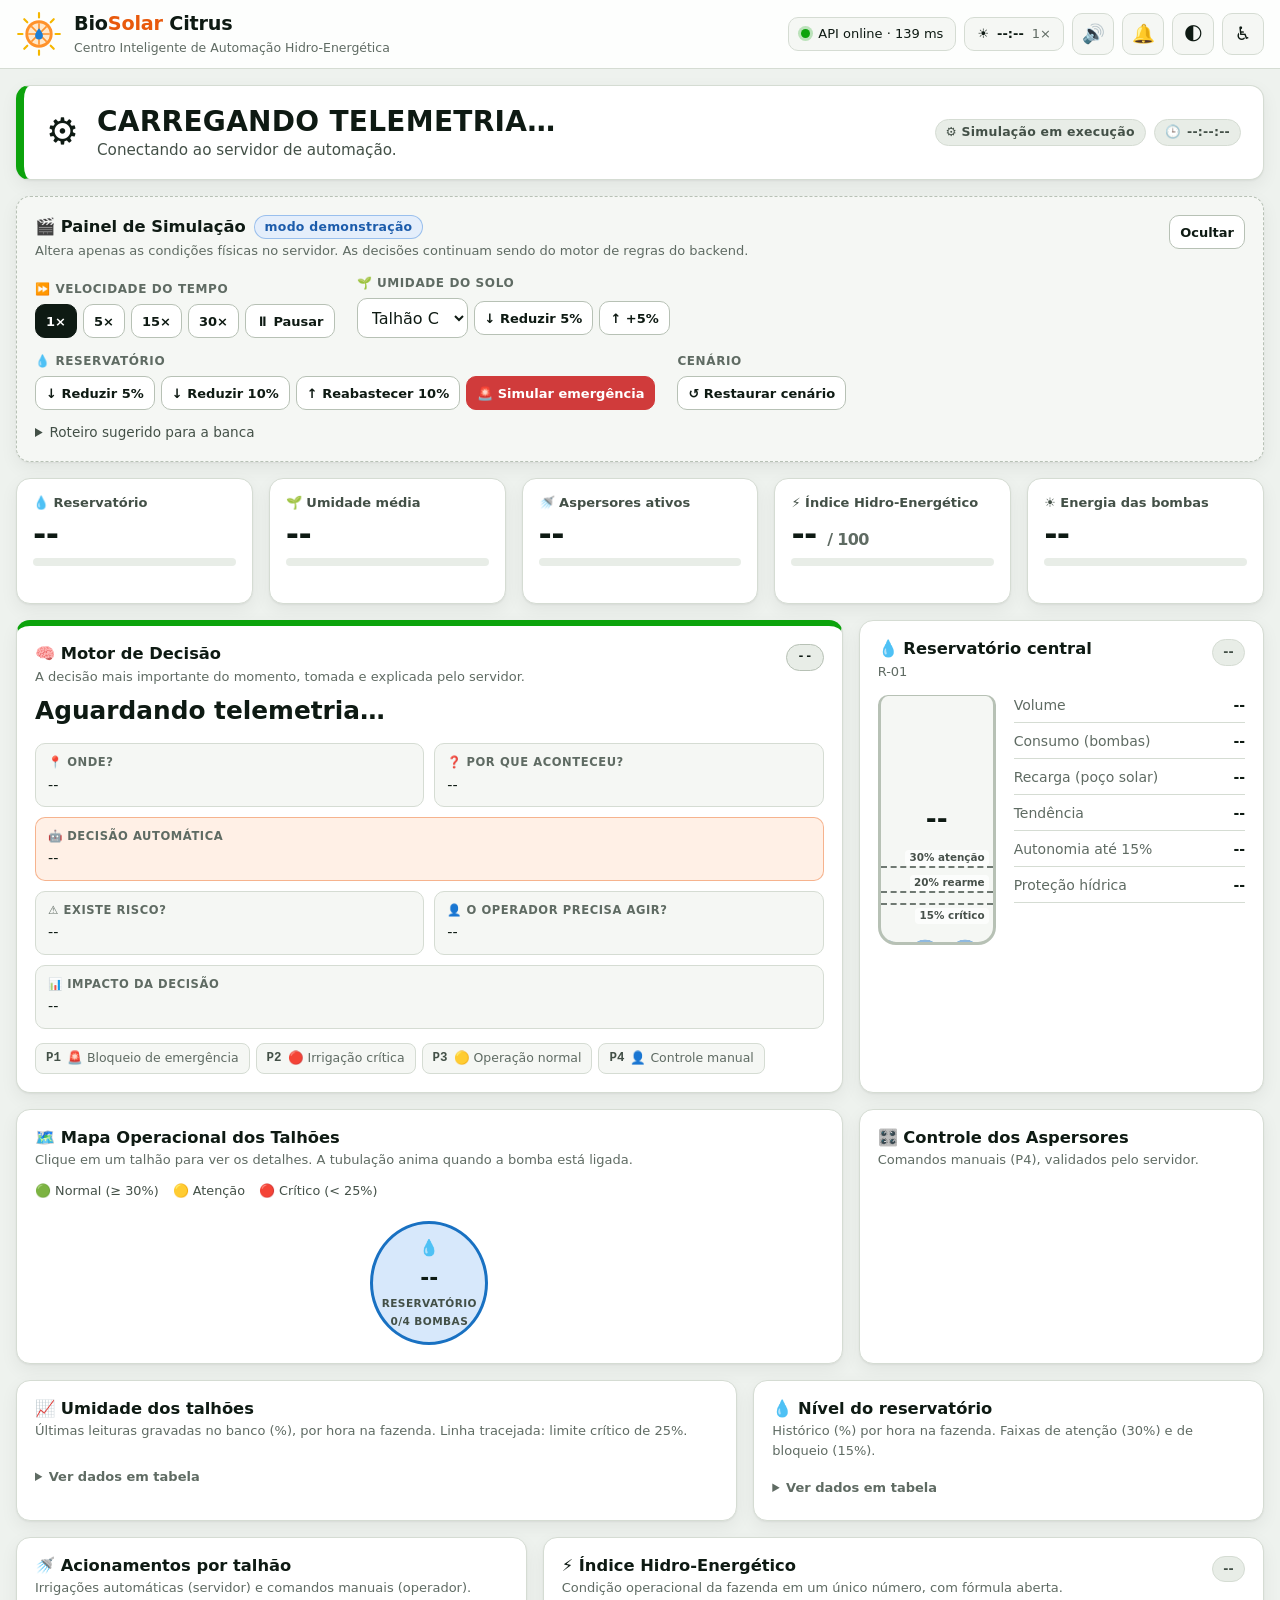
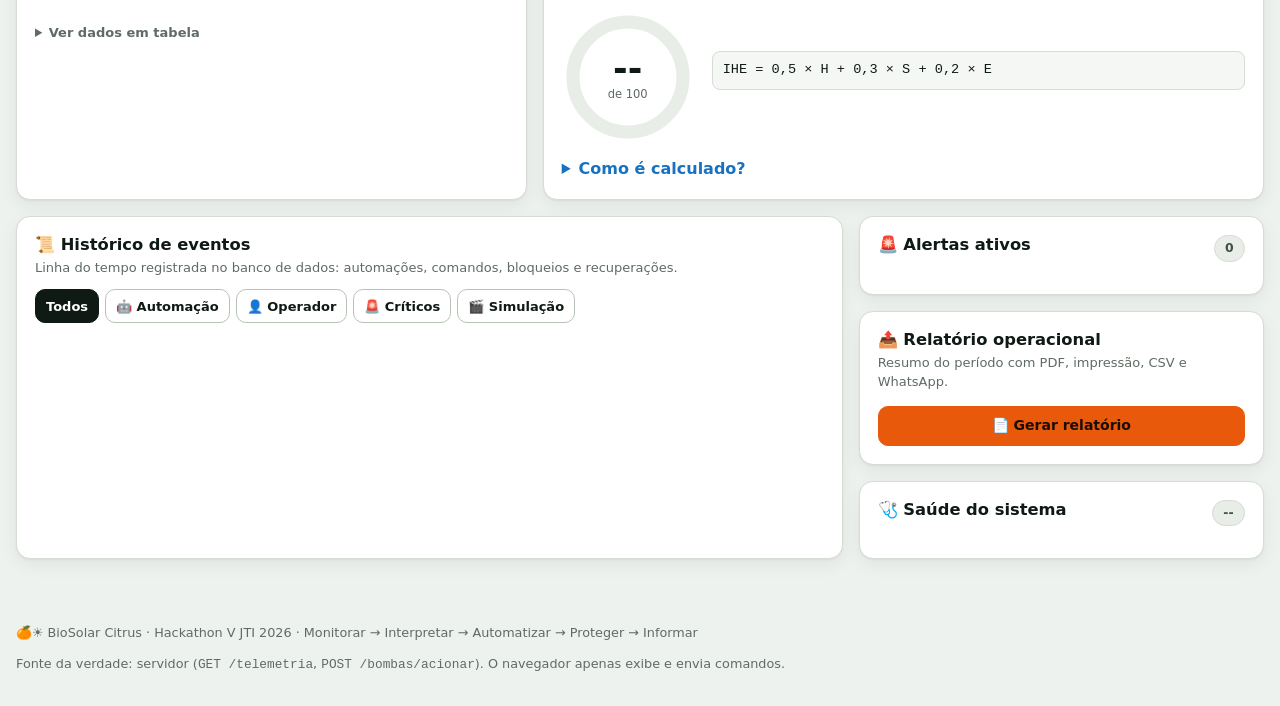
==== commit 63603b62: "fix(frontend): correcoes do teste em navegador real e ajustes de demonstracao Bugs encontrados no te" ====
--- a/frontend/index.html
+++ b/frontend/index.html
@@ -141,6 +141,7 @@
         <div class="sim-group" role="group" aria-labelledby="sim-res-label">
           <span id="sim-res-label">💧 Reservatório</span>
           <div class="sim-row">
+            <button class="btn btn-sm" type="button" data-reservatorio="-5">↓ Reduzir 5%</button>
             <button class="btn btn-sm" type="button" data-reservatorio="-10">↓ Reduzir 10%</button>
             <button class="btn btn-sm" type="button" data-reservatorio="10">↑ Reabastecer 10%</button>
             <button class="btn btn-sm btn-danger" type="button" id="sim-emergencia">🚨 Simular emergência</button>
@@ -224,14 +225,14 @@
           <div><dt>👤 O operador precisa agir?</dt><dd id="decisao-operador">--</dd></div>
           <div class="destaque" style="background:var(--surface-2);border-color:var(--border)"><dt>📊 Impacto da decisão</dt><dd id="decisao-impacto">--</dd></div>
         </dl>
-        <nav class="hierarquia" aria-label="Hierarquia das regras (regra ativa destacada)">
+        <div class="hierarquia" role="group" aria-label="Hierarquia das regras (regra ativa destacada)">
           <ol>
             <li><span class="regra-chip" data-regra="P1"><b>P1</b> 🚨 Bloqueio de emergência</span></li>
             <li><span class="regra-chip" data-regra="P2"><b>P2</b> 🔴 Irrigação crítica</span></li>
             <li><span class="regra-chip" data-regra="P3"><b>P3</b> 🟡 Operação normal</span></li>
             <li><span class="regra-chip" data-regra="P4"><b>P4</b> 👤 Controle manual</span></li>
           </ol>
-        </nav>
+        </div>
       </section>
 
       <section class="card span-4" id="reservatorio" aria-labelledby="res-titulo">
@@ -304,7 +305,7 @@
         <div class="card-head">
           <div>
             <h2 class="card-title" id="g-umid-titulo">📈 Umidade dos talhões</h2>
-            <p class="card-sub">Últimas leituras gravadas no banco (%). Linha tracejada: limite crítico de 25%.</p>
+            <p class="card-sub">Últimas leituras gravadas no banco (%), por hora na fazenda. Linha tracejada: limite crítico de 25%.</p>
           </div>
         </div>
         <div class="legend" id="g-umid-legenda"></div>
@@ -316,7 +317,7 @@
         <div class="card-head">
           <div>
             <h2 class="card-title" id="g-res-titulo">💧 Nível do reservatório</h2>
-            <p class="card-sub">Histórico (%). Faixas de atenção (30%) e de bloqueio (15%).</p>
+            <p class="card-sub">Histórico (%) por hora na fazenda. Faixas de atenção (30%) e de bloqueio (15%).</p>
           </div>
         </div>
         <div class="chart" id="g-reservatorio" tabindex="0" role="img" aria-label="Gráfico do nível do reservatório ao longo do tempo"></div>
@@ -549,6 +550,7 @@
   <script src="src/components/relatorio.js"></script>
   <script src="src/components/acessibilidade.js"></script>
   <script src="src/components/saude.js"></script>
+  <script src="src/components/alertas.js"></script>
   <script src="src/app.js"></script>
 </body>
 </html>
--- a/frontend/src/styles/app.css
+++ b/frontend/src/styles/app.css
@@ -567,11 +567,14 @@
 .alertas li.warn { border-color: var(--warn); background: var(--warn-bg); }
 
 /* ---- Toasts ------------------------------------------------------------------------ */
+/* Os toasts não bloqueiam cliques nos controles embaixo deles: só o botão de fechar é clicável */
 .toasts {
   position: fixed; right: 16px; bottom: 16px; z-index: 200;
-  display: flex; flex-direction: column; gap: 10px;
-  width: min(380px, calc(100vw - 32px));
-}
+  display: flex; flex-direction: column; gap: 8px;
+  width: min(340px, calc(100vw - 32px));
+  pointer-events: none;
+}
+.toast .desc { display: -webkit-box; -webkit-line-clamp: 2; -webkit-box-orient: vertical; overflow: hidden; }
 .toast {
   display: grid; grid-template-columns: auto 1fr auto; gap: 10px; align-items: start;
   padding: 12px 14px;
@@ -588,7 +591,7 @@
 .toast.warn { border-left-color: var(--warn); }
 .toast.ok { border-left-color: var(--ok); }
 .toast b { display: block; }
-.toast button { background: none; border: 0; cursor: pointer; font-size: 1.1rem; color: var(--muted); padding: 0 2px; }
+.toast button { background: none; border: 0; cursor: pointer; font-size: 1.1rem; color: var(--muted); padding: 0 2px; pointer-events: auto; }
 @keyframes entrar { from { transform: translateY(10px); opacity: 0; } to { transform: none; opacity: 1; } }
 
 /* ---- Painel de notificações ---------------------------------------------------------- */
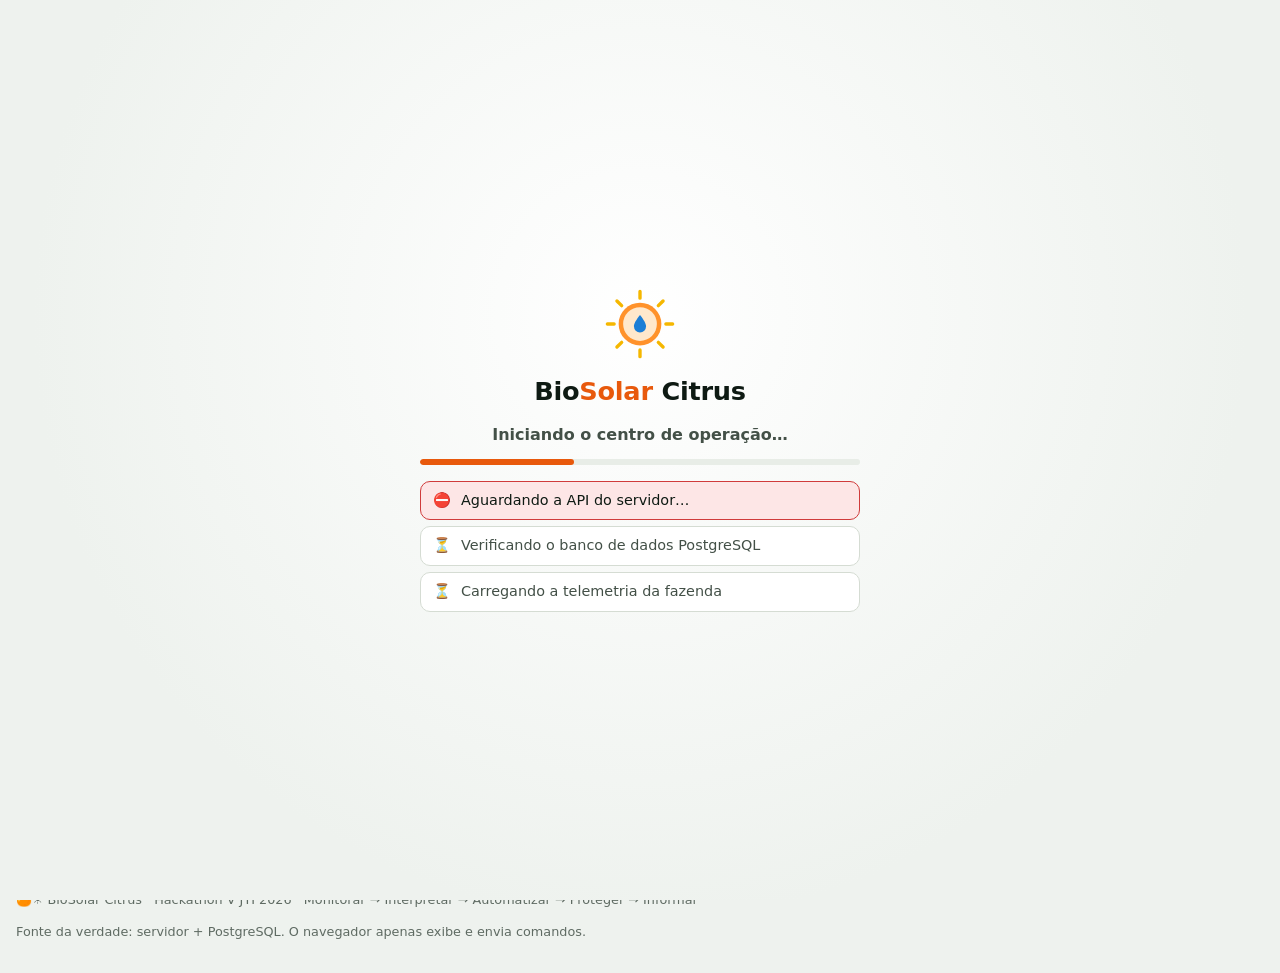
==== commit c8d0f101: "Interface em secoes, carregamento, ajuda para leigos, gestao pela interface, VS Code e pgAdmin - aba" ====
--- a/frontend/index.html
+++ b/frontend/index.html
@@ -9,6 +9,7 @@
   <link rel="icon" href="data:image/svg+xml,%3Csvg xmlns='http://www.w3.org/2000/svg' viewBox='0 0 64 64'%3E%3Ccircle cx='32' cy='32' r='28' fill='%23ff922b'/%3E%3Ccircle cx='32' cy='32' r='20' fill='%23ffd8a8'/%3E%3Cpath d='M32 12v40M12 32h40M18 18l28 28M46 18L18 46' stroke='%23ff922b' stroke-width='3'/%3E%3C/svg%3E">
   <link rel="stylesheet" href="src/styles/tokens.css">
   <link rel="stylesheet" href="src/styles/app.css">
+  <link rel="stylesheet" href="src/styles/secoes.css">
   <link rel="stylesheet" href="src/styles/print.css" media="print">
   <script>
     // Aplica as preferências VISUAIS salvas antes da renderização (evita piscar o tema).
@@ -26,14 +27,40 @@
     })();
   </script>
 </head>
-<body>
+<body class="carregando">
+  <!-- ===================== TELA DE CARREGAMENTO ===================== -->
+  <div class="carregamento" id="carregamento" role="status" aria-live="polite" aria-labelledby="carregamento-titulo">
+    <div class="carregamento-caixa">
+      <svg class="carregamento-logo" width="72" height="72" viewBox="0 0 64 64" aria-hidden="true" focusable="false">
+        <g stroke="#f5b700" stroke-width="3" stroke-linecap="round">
+          <path d="M32 3v6M32 55v6M3 32h6M55 32h6M11.5 11.5l4.2 4.2M48.3 48.3l4.2 4.2M11.5 52.5l4.2-4.2M48.3 15.7l4.2-4.2"/>
+        </g>
+        <circle cx="32" cy="32" r="19" fill="#ff922b"/>
+        <circle cx="32" cy="32" r="15" fill="#ffe8cc"/>
+        <path d="M32 24c-3.6 4.6-5.4 7.7-5.4 10.1a5.4 5.4 0 0 0 10.8 0c0-2.4-1.8-5.5-5.4-10.1z" fill="#1c7ed6"/>
+      </svg>
+      <p class="carregamento-marca">Bio<span>Solar</span> Citrus</p>
+      <p class="carregamento-titulo" id="carregamento-titulo">Iniciando o centro de operação…</p>
+      <div class="carregamento-barra" aria-hidden="true"><i></i></div>
+      <ul class="carregamento-passos">
+        <li data-passo="api" data-estado="aguardando"><span class="ic" aria-hidden="true">⏳</span><span data-texto>Conectando à API do servidor</span></li>
+        <li data-passo="banco" data-estado="aguardando"><span class="ic" aria-hidden="true">⏳</span><span data-texto>Verificando o banco de dados PostgreSQL</span></li>
+        <li data-passo="dados" data-estado="aguardando"><span class="ic" aria-hidden="true">⏳</span><span data-texto>Carregando a telemetria da fazenda</span></li>
+      </ul>
+      <div class="carregamento-ajuda" id="carregamento-ajuda" hidden>
+        <p id="carregamento-ajuda-texto"></p>
+        <button class="btn btn-sm" type="button" id="carregamento-continuar">Abrir o painel mesmo assim</button>
+      </div>
+    </div>
+  </div>
+
   <a class="skip-link" href="#conteudo">Pular para o conteúdo</a>
 
   <!-- ===================== CABEÇALHO ===================== -->
   <header class="topbar">
     <div class="topbar-inner">
       <div class="brand">
-        <svg width="46" height="46" viewBox="0 0 64 64" aria-hidden="true" focusable="false">
+        <svg width="42" height="42" viewBox="0 0 64 64" aria-hidden="true" focusable="false">
           <g stroke="#f5b700" stroke-width="3" stroke-linecap="round">
             <path d="M32 3v6M32 55v6M3 32h6M55 32h6M11.5 11.5l4.2 4.2M48.3 48.3l4.2 4.2M11.5 52.5l4.2-4.2M48.3 15.7l4.2-4.2"/>
           </g>
@@ -61,6 +88,7 @@
           <span class="muted" id="relogio-velocidade">1×</span>
         </span>
 
+        <button class="btn btn-sm btn-demo" id="btn-demo" type="button" aria-expanded="false" aria-controls="painel-demo">🎬 Demonstração</button>
         <button class="icon-btn" id="btn-voz" type="button" aria-label="Ouvir status da fazenda" title="Ouvir status da fazenda">🔊</button>
 
         <div class="notif-wrap">
@@ -81,6 +109,18 @@
         <button class="icon-btn" id="btn-a11y" type="button" aria-haspopup="dialog" aria-label="Central de Acessibilidade" title="Central de Acessibilidade">♿</button>
       </div>
     </div>
+
+    <!-- ===================== NAVEGAÇÃO POR SEÇÕES ===================== -->
+    <nav class="abas" aria-label="Seções do sistema">
+      <div class="abas-inner">
+        <a href="#visao-geral" data-aba="visao-geral" aria-current="page"><span aria-hidden="true">🏠</span> Visão geral</a>
+        <a href="#talhoes" data-aba="talhoes"><span aria-hidden="true">🌱</span> Talhões</a>
+        <a href="#irrigacao" data-aba="irrigacao"><span aria-hidden="true">🚿</span> Irrigação</a>
+        <a href="#monitoramento" data-aba="monitoramento"><span aria-hidden="true">📡</span> Monitoramento <span class="aba-badge" id="aba-alertas" hidden></span></a>
+        <a href="#relatorios" data-aba="relatorios"><span aria-hidden="true">📊</span> Relatórios</a>
+        <a href="#gestao" data-aba="gestao"><span aria-hidden="true">⚙️</span> Gestão</a>
+      </div>
+    </nav>
   </header>
 
   <main id="conteudo" tabindex="-1">
@@ -89,7 +129,7 @@
       Nenhum dado é gerado no navegador: aguardando a API voltar.
     </div>
 
-    <!-- ===================== STATUS PRINCIPAL ===================== -->
+    <!-- ===================== STATUS GERAL (todas as seções) ===================== -->
     <section class="status-hero" id="status-hero" data-status="NORMAL" aria-labelledby="status-rotulo">
       <span class="emoji" id="status-emoji" aria-hidden="true">⚙️</span>
       <div>
@@ -104,172 +144,121 @@
     <p class="sr-only" aria-live="assertive" id="anuncio-critico"></p>
     <p class="sr-only" aria-live="polite" id="anuncio-status"></p>
 
-    <!-- ===================== PAINEL DE SIMULAÇÃO ===================== -->
-    <section class="card sim-panel" aria-labelledby="sim-titulo" style="margin-bottom:16px">
-      <div class="card-head">
-        <div>
-          <h2 class="card-title" id="sim-titulo">🎬 Painel de Simulação <span class="pill info">modo demonstração</span></h2>
-          <p class="card-sub">Altera apenas as condições físicas no servidor. As decisões continuam sendo do motor de regras do backend.</p>
-        </div>
-        <button class="btn btn-sm" type="button" id="sim-toggle" aria-expanded="true" aria-controls="sim-body">Ocultar</button>
-      </div>
-      <div class="sim-body" id="sim-body">
-        <div class="sim-group" role="group" aria-labelledby="sim-vel-label">
-          <span id="sim-vel-label">⏩ Velocidade do tempo</span>
-          <div class="sim-row" id="sim-velocidades">
-            <button class="btn btn-sm" type="button" data-fator="1" aria-pressed="true">1×</button>
-            <button class="btn btn-sm" type="button" data-fator="5" aria-pressed="false">5×</button>
-            <button class="btn btn-sm" type="button" data-fator="15" aria-pressed="false">15×</button>
-            <button class="btn btn-sm" type="button" data-fator="30" aria-pressed="false">30×</button>
-            <button class="btn btn-sm" type="button" id="sim-pausa" aria-pressed="false">⏸ Pausar</button>
-          </div>
-        </div>
-        <div class="sim-group" role="group" aria-labelledby="sim-umid-label">
-          <span id="sim-umid-label">🌱 Umidade do solo</span>
-          <div class="sim-row">
-            <label class="sr-only" for="sim-talhao">Talhão</label>
-            <select id="sim-talhao">
-              <option value="A">Talhão A</option>
-              <option value="B">Talhão B</option>
-              <option value="C" selected>Talhão C</option>
-              <option value="D">Talhão D</option>
-            </select>
-            <button class="btn btn-sm" type="button" data-umidade="-5">↓ Reduzir 5%</button>
-            <button class="btn btn-sm" type="button" data-umidade="5">↑ +5%</button>
-          </div>
-        </div>
-        <div class="sim-group" role="group" aria-labelledby="sim-res-label">
-          <span id="sim-res-label">💧 Reservatório</span>
-          <div class="sim-row">
-            <button class="btn btn-sm" type="button" data-reservatorio="-5">↓ Reduzir 5%</button>
-            <button class="btn btn-sm" type="button" data-reservatorio="-10">↓ Reduzir 10%</button>
-            <button class="btn btn-sm" type="button" data-reservatorio="10">↑ Reabastecer 10%</button>
-            <button class="btn btn-sm btn-danger" type="button" id="sim-emergencia">🚨 Simular emergência</button>
-          </div>
-        </div>
-        <div class="sim-group">
-          <span>Cenário</span>
-          <div class="sim-row">
-            <button class="btn btn-sm" type="button" id="sim-restaurar">↺ Restaurar cenário</button>
-          </div>
-        </div>
-      </div>
-      <details class="roteiro">
-        <summary>Roteiro sugerido para a banca</summary>
-        <ol>
-          <li>Situação normal: reservatório em 67% e sistema operacional.</li>
-          <li>Acelerar para 15× ou reduzir a umidade do Talhão C.</li>
-          <li>Talhão C abaixo de 25%: evento crítico.</li>
-          <li>O backend liga o aspersor automaticamente (Motor de Decisão, P2).</li>
-          <li>Reduzir o reservatório algumas vezes.</li>
-          <li>Reservatório abaixo de 15%: emergência.</li>
-          <li>O backend desliga todas as bombas (P1).</li>
-          <li>Tentar ligar um aspersor em "Controle dos Aspersores".</li>
-          <li>O servidor recusa: "Acionamento bloqueado".</li>
-          <li>Mostrar histórico, índice, relatório e acessibilidade.</li>
-        </ol>
-      </details>
-    </section>
-
-    <!-- ===================== INDICADORES ===================== -->
-    <section class="kpis" aria-label="Indicadores principais">
-      <article class="card kpi" id="kpi-reservatorio">
-        <h2 class="kpi-label">💧 Reservatório</h2>
-        <p class="kpi-value"><span data-v>--</span></p>
-        <div class="meter" data-meter><i style="width:0%"></i></div>
-        <p class="kpi-sub" data-s></p>
-      </article>
-      <article class="card kpi" id="kpi-umidade">
-        <h2 class="kpi-label">🌱 Umidade média</h2>
-        <p class="kpi-value"><span data-v>--</span></p>
-        <div class="meter ok" data-meter><i style="width:0%"></i></div>
-        <p class="kpi-sub" data-s></p>
-      </article>
-      <article class="card kpi" id="kpi-aspersores">
-        <h2 class="kpi-label">🚿 Aspersores ativos</h2>
-        <p class="kpi-value"><span data-v>--</span></p>
-        <div class="meter" data-meter><i style="width:0%"></i></div>
-        <p class="kpi-sub" data-s></p>
-      </article>
-      <article class="card kpi" id="kpi-indice">
-        <h2 class="kpi-label">⚡ Índice Hidro-Energético</h2>
-        <p class="kpi-value"><span data-v>--</span> <small>/ 100</small></p>
-        <div class="meter" data-meter><i style="width:0%"></i></div>
-        <p class="kpi-sub" data-s></p>
-      </article>
-      <article class="card kpi" id="kpi-energia">
-        <h2 class="kpi-label">☀️ Energia das bombas</h2>
-        <p class="kpi-value"><span data-v>--</span></p>
-        <div class="meter solar" data-meter><i style="width:0%"></i></div>
-        <p class="kpi-sub" data-s></p>
-      </article>
-    </section>
-
-    <!-- ===================== DECISÃO + RESERVATÓRIO ===================== -->
-    <div class="grid">
-      <section class="card decisao span-8" id="decisao" data-nivel="SUCESSO" aria-labelledby="decisao-cab">
-        <div class="card-head" style="margin-bottom:6px">
-          <div>
-            <h2 class="card-title" id="decisao-cab">🧠 Motor de Decisão</h2>
-            <p class="card-sub">A decisão mais importante do momento, tomada e explicada pelo servidor.</p>
-          </div>
-          <span class="pill rule" id="decisao-regra">--</span>
-        </div>
-        <p class="decisao-titulo" id="decisao-titulo">Aguardando telemetria…</p>
-        <p class="decisao-oque" id="decisao-oque"></p>
-        <dl class="qa">
-          <div><dt>📍 Onde?</dt><dd id="decisao-onde">--</dd></div>
-          <div><dt>❓ Por que aconteceu?</dt><dd id="decisao-porque">--</dd></div>
-          <div class="destaque"><dt>🤖 Decisão automática</dt><dd id="decisao-acao">--</dd></div>
-          <div><dt>⚠️ Existe risco?</dt><dd id="decisao-risco">--</dd></div>
-          <div><dt>👤 O operador precisa agir?</dt><dd id="decisao-operador">--</dd></div>
-          <div class="destaque" style="background:var(--surface-2);border-color:var(--border)"><dt>📊 Impacto da decisão</dt><dd id="decisao-impacto">--</dd></div>
-        </dl>
-        <div class="hierarquia" role="group" aria-label="Hierarquia das regras (regra ativa destacada)">
-          <ol>
-            <li><span class="regra-chip" data-regra="P1"><b>P1</b> 🚨 Bloqueio de emergência</span></li>
-            <li><span class="regra-chip" data-regra="P2"><b>P2</b> 🔴 Irrigação crítica</span></li>
-            <li><span class="regra-chip" data-regra="P3"><b>P3</b> 🟡 Operação normal</span></li>
-            <li><span class="regra-chip" data-regra="P4"><b>P4</b> 👤 Controle manual</span></li>
-          </ol>
-        </div>
-      </section>
-
-      <section class="card span-4" id="reservatorio" aria-labelledby="res-titulo">
+    <!-- ============================================================ -->
+    <!-- ABA: VISÃO GERAL                                              -->
+    <!-- ============================================================ -->
+    <section class="aba" id="aba-visao-geral" data-aba="visao-geral" aria-labelledby="titulo-visao-geral">
+      <h2 class="sr-only" id="titulo-visao-geral" tabindex="-1">Visão geral</h2>
+
+      <div class="kpis" aria-label="Indicadores principais">
+        <article class="card kpi" id="kpi-reservatorio">
+          <h3 class="kpi-label">💧 Reservatório <button type="button" class="ajuda" data-ajuda="reservatorio"></button></h3>
+          <p class="kpi-value"><span data-v>--</span></p>
+          <div class="meter" data-meter><i style="width:0%"></i></div>
+          <p class="kpi-sub" data-s></p>
+        </article>
+        <article class="card kpi" id="kpi-umidade">
+          <h3 class="kpi-label">🌱 Umidade média <button type="button" class="ajuda" data-ajuda="umidade"></button></h3>
+          <p class="kpi-value"><span data-v>--</span></p>
+          <div class="meter ok" data-meter><i style="width:0%"></i></div>
+          <p class="kpi-sub" data-s></p>
+        </article>
+        <article class="card kpi" id="kpi-aspersores">
+          <h3 class="kpi-label">🚿 Aspersores ativos <button type="button" class="ajuda" data-ajuda="aspersores"></button></h3>
+          <p class="kpi-value"><span data-v>--</span></p>
+          <div class="meter" data-meter><i style="width:0%"></i></div>
+          <p class="kpi-sub" data-s></p>
+        </article>
+        <article class="card kpi" id="kpi-indice">
+          <h3 class="kpi-label">⚡ Índice Hidro-Energético <button type="button" class="ajuda" data-ajuda="indice"></button></h3>
+          <p class="kpi-value"><span data-v>--</span> <small>/ 100</small></p>
+          <div class="meter" data-meter><i style="width:0%"></i></div>
+          <p class="kpi-sub" data-s></p>
+        </article>
+        <article class="card kpi" id="kpi-energia">
+          <h3 class="kpi-label">☀️ Energia das bombas <button type="button" class="ajuda" data-ajuda="energia"></button></h3>
+          <p class="kpi-value"><span data-v>--</span></p>
+          <div class="meter solar" data-meter><i style="width:0%"></i></div>
+          <p class="kpi-sub" data-s></p>
+        </article>
+      </div>
+
+      <div class="grid">
+        <section class="card decisao span-8" id="decisao" data-nivel="SUCESSO" aria-labelledby="decisao-cab">
+          <div class="card-head" style="margin-bottom:6px">
+            <div>
+              <h3 class="card-title" id="decisao-cab">🧠 Motor de Decisão <button type="button" class="ajuda" data-ajuda="decisao"></button></h3>
+              <p class="card-sub">A situação mais importante agora, explicada pelo servidor.</p>
+            </div>
+            <span class="pill rule" id="decisao-regra">--</span>
+          </div>
+          <p class="decisao-titulo" id="decisao-titulo">Aguardando telemetria…</p>
+          <p class="decisao-oque" id="decisao-oque"></p>
+          <dl class="qa">
+            <div class="destaque"><dt>🤖 Decisão automática</dt><dd id="decisao-acao">--</dd></div>
+          </dl>
+          <details class="decisao-mais">
+            <summary>Ver explicação completa: onde, por quê, risco e impacto</summary>
+            <dl class="qa">
+              <div><dt>📍 Onde?</dt><dd id="decisao-onde">--</dd></div>
+              <div><dt>❓ Por que aconteceu?</dt><dd id="decisao-porque">--</dd></div>
+              <div><dt>⚠️ Existe risco?</dt><dd id="decisao-risco">--</dd></div>
+              <div><dt>👤 O operador precisa agir?</dt><dd id="decisao-operador">--</dd></div>
+              <div class="destaque neutro"><dt>📊 Impacto da decisão</dt><dd id="decisao-impacto">--</dd></div>
+            </dl>
+          </details>
+        </section>
+
+        <section class="card span-4" id="reservatorio" aria-labelledby="res-titulo">
+          <div class="card-head">
+            <div>
+              <h3 class="card-title" id="res-titulo">💧 Reservatório central <button type="button" class="ajuda" data-ajuda="reservatorio"></button></h3>
+              <p class="card-sub" id="res-nome">R-01</p>
+            </div>
+            <span class="pill neutral" id="res-status">--</span>
+          </div>
+          <div class="tanque-wrap">
+            <div class="tanque" id="tanque" role="meter" aria-valuemin="0" aria-valuemax="100" aria-valuenow="0" aria-label="Nível do reservatório">
+              <div class="tanque-agua" id="tanque-agua" style="height:0%"></div>
+              <div class="marca" style="bottom:30%"><span>30% atenção</span></div>
+              <div class="marca" style="bottom:20%"><span>20% rearme</span></div>
+              <div class="marca baixo" style="bottom:15%"><span>15% crítico</span></div>
+              <div class="tanque-pct num" id="tanque-pct">--</div>
+            </div>
+            <dl class="tanque-info">
+              <div><dt>Volume <button type="button" class="ajuda" data-ajuda="volume"></button></dt><dd class="num" id="res-volume">--</dd></div>
+              <div><dt>Consumo <button type="button" class="ajuda" data-ajuda="consumo"></button></dt><dd class="num" id="res-consumo">--</dd></div>
+              <div><dt>Recarga <button type="button" class="ajuda" data-ajuda="recarga"></button></dt><dd class="num" id="res-recarga">--</dd></div>
+              <div><dt>Tendência <button type="button" class="ajuda" data-ajuda="tendencia"></button></dt><dd class="num" id="res-tendencia">--</dd></div>
+              <div><dt>Autonomia <button type="button" class="ajuda" data-ajuda="autonomia"></button></dt><dd class="num" id="res-autonomia">--</dd></div>
+              <div><dt>Proteção <button type="button" class="ajuda" data-ajuda="protecao"></button></dt><dd id="res-bloqueio">--</dd></div>
+            </dl>
+          </div>
+        </section>
+      </div>
+
+      <section class="card" aria-labelledby="resumo-talhoes-titulo">
         <div class="card-head">
           <div>
-            <h2 class="card-title" id="res-titulo">💧 Reservatório central</h2>
-            <p class="card-sub" id="res-nome">R-01</p>
-          </div>
-          <span class="pill neutral" id="res-status">--</span>
-        </div>
-        <div class="tanque-wrap">
-          <div class="tanque" id="tanque" role="meter" aria-valuemin="0" aria-valuemax="100" aria-valuenow="0" aria-label="Nível do reservatório">
-            <div class="tanque-agua" id="tanque-agua" style="height:0%"></div>
-            <div class="marca" style="bottom:30%"><span>30% atenção</span></div>
-            <div class="marca" style="bottom:20%"><span>20% rearme</span></div>
-            <div class="marca baixo" style="bottom:15%"><span>15% crítico</span></div>
-            <div class="tanque-pct num" id="tanque-pct">--</div>
-          </div>
-          <dl class="tanque-info">
-            <div><dt>Volume</dt><dd class="num" id="res-volume">--</dd></div>
-            <div><dt>Consumo (bombas)</dt><dd class="num" id="res-consumo">--</dd></div>
-            <div><dt>Recarga (poço solar)</dt><dd class="num" id="res-recarga">--</dd></div>
-            <div><dt>Tendência</dt><dd class="num" id="res-tendencia">--</dd></div>
-            <div><dt>Autonomia até 15%</dt><dd class="num" id="res-autonomia">--</dd></div>
-            <div><dt>Proteção hídrica</dt><dd id="res-bloqueio">--</dd></div>
-          </dl>
-        </div>
-      </section>
-    </div>
-
-    <!-- ===================== MAPA + CONTROLE ===================== -->
-    <div class="grid">
-      <section class="card span-8" aria-labelledby="mapa-titulo">
+            <h3 class="card-title" id="resumo-talhoes-titulo">🗺️ Situação dos talhões <button type="button" class="ajuda" data-ajuda="status-talhao"></button></h3>
+            <p class="card-sub">Clique em um talhão para ver os detalhes.</p>
+          </div>
+          <a class="btn btn-sm" href="#talhoes">Ver mapa completo →</a>
+        </div>
+        <ul class="resumo-talhoes" id="resumo-talhoes"></ul>
+      </section>
+    </section>
+
+    <!-- ============================================================ -->
+    <!-- ABA: TALHÕES                                                  -->
+    <!-- ============================================================ -->
+    <section class="aba" id="aba-talhoes" data-aba="talhoes" aria-labelledby="titulo-talhoes" hidden>
+      <h2 class="sr-only" id="titulo-talhoes" tabindex="-1">Talhões</h2>
+      <section class="card" aria-labelledby="mapa-titulo">
         <div class="card-head">
           <div>
-            <h2 class="card-title" id="mapa-titulo">🗺️ Mapa Operacional dos Talhões</h2>
-            <p class="card-sub">Clique em um talhão para ver os detalhes. A tubulação anima quando a bomba está ligada.</p>
+            <h3 class="card-title" id="mapa-titulo">🗺️ Mapa operacional dos talhões <button type="button" class="ajuda" data-ajuda="status-talhao"></button></h3>
+            <p class="card-sub">Clique em um talhão para ver detalhes e ligar ou desligar o aspersor.</p>
           </div>
           <div class="legend" aria-hidden="true">
             <span>🟢 Normal (≥ 30%)</span><span>🟡 Atenção</span><span>🔴 Crítico (&lt; 25%)</span>
@@ -280,155 +269,327 @@
             <div class="hub-box" id="hub">
               <span aria-hidden="true">💧</span>
               <span class="v num" id="hub-nivel">--</span>
-              <span class="l">Reservatório</span>
-              <span class="l" id="hub-bombas">0/4 bombas</span>
-            </div>
-          </div>
-        </div>
-      </section>
-
-      <section class="card span-4" id="controle" aria-labelledby="ctrl-titulo">
+              <span class="l">Reservatório central</span>
+              <span class="l" id="hub-bombas">0 bombas</span>
+            </div>
+          </div>
+        </div>
+        <p class="vazio-lista" id="mapa-vazio" hidden>Nenhum talhão ativo. Cadastre ou reative um talhão na aba <a href="#gestao">Gestão</a>.</p>
+      </section>
+
+      <section class="card" aria-labelledby="g-umid-titulo">
         <div class="card-head">
           <div>
-            <h2 class="card-title" id="ctrl-titulo">🎛️ Controle dos Aspersores</h2>
-            <p class="card-sub">Comandos manuais (P4), validados pelo servidor.</p>
-          </div>
-        </div>
-        <p class="aviso-bloqueio" id="aviso-bloqueio">🔒 Proteção hídrica ativa: o servidor recusará qualquer acionamento até o reservatório voltar a 20%.</p>
-        <ul class="controle-lista" id="controle-lista"></ul>
-      </section>
-    </div>
-
-    <!-- ===================== GRÁFICOS ===================== -->
-    <div class="grid">
-      <section class="card span-7" aria-labelledby="g-umid-titulo">
-        <div class="card-head">
-          <div>
-            <h2 class="card-title" id="g-umid-titulo">📈 Umidade dos talhões</h2>
-            <p class="card-sub">Últimas leituras gravadas no banco (%), por hora na fazenda. Linha tracejada: limite crítico de 25%.</p>
+            <h3 class="card-title" id="g-umid-titulo">📈 Umidade dos talhões ao longo do tempo <button type="button" class="ajuda" data-ajuda="grafico-umidade"></button></h3>
+            <p class="card-sub">Leituras gravadas no banco (%). Linha tracejada: limite crítico de 25%.</p>
           </div>
         </div>
         <div class="legend" id="g-umid-legenda"></div>
         <div class="chart" id="g-umidade" tabindex="0" role="img" aria-label="Gráfico da umidade dos talhões ao longo do tempo"></div>
         <details class="tabela"><summary>Ver dados em tabela</summary><div class="tabela-scroll" id="g-umidade-tabela"></div></details>
       </section>
-
-      <section class="card span-5" aria-labelledby="g-res-titulo">
+    </section>
+
+    <!-- ============================================================ -->
+    <!-- ABA: IRRIGAÇÃO (acionamentos e automação)                     -->
+    <!-- ============================================================ -->
+    <section class="aba" id="aba-irrigacao" data-aba="irrigacao" aria-labelledby="titulo-irrigacao" hidden>
+      <h2 class="sr-only" id="titulo-irrigacao" tabindex="-1">Irrigação</h2>
+      <div class="grid">
+        <section class="card span-5" id="controle" aria-labelledby="ctrl-titulo">
+          <div class="card-head">
+            <div>
+              <h3 class="card-title" id="ctrl-titulo">🎛️ Aspersores e bombas <button type="button" class="ajuda" data-ajuda="controle"></button></h3>
+              <p class="card-sub">Comandos manuais (P4), sempre validados pelo servidor.</p>
+            </div>
+          </div>
+          <p class="aviso-bloqueio" id="aviso-bloqueio">🔒 Proteção hídrica ativa: o servidor recusará qualquer acionamento até o reservatório voltar a 20%.</p>
+          <ul class="controle-lista" id="controle-lista"></ul>
+        </section>
+
+        <section class="card span-7" aria-labelledby="regras-titulo">
+          <div class="card-head">
+            <div>
+              <h3 class="card-title" id="regras-titulo">🤖 Regras de automação <button type="button" class="ajuda" data-ajuda="regras"></button></h3>
+              <p class="card-sub">Quando duas regras entram em conflito, vale a de número menor. A regra em uso agora fica destacada.</p>
+            </div>
+          </div>
+          <ol class="regras-lista">
+            <li><span class="regra-chip" data-regra="P1"><b>P1</b> 🚨 Bloqueio de emergência</span>
+              <p>Reservatório abaixo de 15%: todas as bombas desligam e nenhum acionamento é aceito até o nível voltar a 20%.</p></li>
+            <li><span class="regra-chip" data-regra="P2"><b>P2</b> 🔴 Irrigação crítica</span>
+              <p>Solo abaixo de 25% de umidade: o servidor liga o aspersor do talhão sozinho (se a P1 permitir).</p></li>
+            <li><span class="regra-chip" data-regra="P3"><b>P3</b> 🟡 Operação normal</span>
+              <p>A irrigação automática termina na umidade alvo; qualquer aspersor desliga se o solo encharcar (85%).</p></li>
+            <li><span class="regra-chip" data-regra="P4"><b>P4</b> 👤 Controle manual</span>
+              <p>O operador pode ligar ou desligar, desde que não contrarie a P1 nem a P2.</p></li>
+          </ol>
+        </section>
+      </div>
+
+      <section class="card" aria-labelledby="g-irr-titulo">
         <div class="card-head">
           <div>
-            <h2 class="card-title" id="g-res-titulo">💧 Nível do reservatório</h2>
-            <p class="card-sub">Histórico (%) por hora na fazenda. Faixas de atenção (30%) e de bloqueio (15%).</p>
-          </div>
-        </div>
-        <div class="chart" id="g-reservatorio" tabindex="0" role="img" aria-label="Gráfico do nível do reservatório ao longo do tempo"></div>
-        <details class="tabela"><summary>Ver dados em tabela</summary><div class="tabela-scroll" id="g-reservatorio-tabela"></div></details>
-      </section>
-    </div>
-
-    <div class="grid">
-      <section class="card span-5" aria-labelledby="g-irr-titulo">
-        <div class="card-head">
-          <div>
-            <h2 class="card-title" id="g-irr-titulo">🚿 Acionamentos por talhão</h2>
-            <p class="card-sub">Irrigações automáticas (servidor) e comandos manuais (operador).</p>
+            <h3 class="card-title" id="g-irr-titulo">🚿 Acionamentos por talhão <button type="button" class="ajuda" data-ajuda="acionamentos"></button></h3>
+            <p class="card-sub">Irrigações automáticas (servidor) e comandos manuais (operador) desde a última restauração.</p>
           </div>
         </div>
         <div class="legend" id="g-irr-legenda"></div>
         <div class="chart" id="g-irrigacoes" tabindex="0" role="img" aria-label="Gráfico de acionamentos por talhão"></div>
         <details class="tabela"><summary>Ver dados em tabela</summary><div class="tabela-scroll" id="g-irrigacoes-tabela"></div></details>
       </section>
-
-      <section class="card span-7" id="indice" aria-labelledby="ind-titulo">
+    </section>
+
+    <!-- ============================================================ -->
+    <!-- ABA: MONITORAMENTO                                            -->
+    <!-- ============================================================ -->
+    <section class="aba" id="aba-monitoramento" data-aba="monitoramento" aria-labelledby="titulo-monitoramento" hidden>
+      <h2 class="sr-only" id="titulo-monitoramento" tabindex="-1">Monitoramento</h2>
+      <div class="grid">
+        <section class="card span-5" aria-labelledby="alertas-titulo">
+          <div class="card-head">
+            <h3 class="card-title" id="alertas-titulo">🚨 Alertas ativos <button type="button" class="ajuda" data-ajuda="alertas"></button></h3>
+            <span class="pill neutral" id="alertas-total">0</span>
+          </div>
+          <ul class="alertas" id="alertas" aria-live="off"></ul>
+        </section>
+
+        <section class="card span-7" aria-labelledby="g-res-titulo">
+          <div class="card-head">
+            <div>
+              <h3 class="card-title" id="g-res-titulo">💧 Nível do reservatório <button type="button" class="ajuda" data-ajuda="grafico-reservatorio"></button></h3>
+              <p class="card-sub">Histórico (%). Faixas de atenção (30%) e de bloqueio (15%).</p>
+            </div>
+          </div>
+          <div class="chart" id="g-reservatorio" tabindex="0" role="img" aria-label="Gráfico do nível do reservatório ao longo do tempo"></div>
+          <details class="tabela"><summary>Ver dados em tabela</summary><div class="tabela-scroll" id="g-reservatorio-tabela"></div></details>
+        </section>
+      </div>
+
+      <div class="grid">
+        <section class="card span-8" aria-labelledby="hist-titulo">
+          <div class="card-head">
+            <div>
+              <h3 class="card-title" id="hist-titulo">📜 Histórico de eventos <button type="button" class="ajuda" data-ajuda="historico"></button></h3>
+              <p class="card-sub">Registrado no banco: automações, comandos, bloqueios, cadastro e recuperações.</p>
+            </div>
+            <div class="filtros" role="group" aria-label="Filtrar eventos" id="hist-filtros">
+              <button class="btn btn-sm" type="button" data-filtro="todos" aria-pressed="true">Todos</button>
+              <button class="btn btn-sm" type="button" data-filtro="AUTOMACAO" aria-pressed="false">🤖 Automação</button>
+              <button class="btn btn-sm" type="button" data-filtro="OPERADOR" aria-pressed="false">👤 Operador</button>
+              <button class="btn btn-sm" type="button" data-filtro="criticos" aria-pressed="false">🚨 Críticos</button>
+              <button class="btn btn-sm" type="button" data-filtro="SIMULACAO" aria-pressed="false">🎬 Simulação</button>
+            </div>
+          </div>
+          <ol class="timeline" id="timeline" aria-live="off"></ol>
+        </section>
+
+        <section class="card span-4" aria-labelledby="saude-titulo">
+          <div class="card-head">
+            <h3 class="card-title" id="saude-titulo">🩺 Saúde do sistema <button type="button" class="ajuda" data-ajuda="saude"></button></h3>
+            <span class="pill neutral" id="saude-status">--</span>
+          </div>
+          <dl class="tanque-info" id="saude-lista"></dl>
+        </section>
+      </div>
+    </section>
+
+    <!-- ============================================================ -->
+    <!-- ABA: RELATÓRIOS                                               -->
+    <!-- ============================================================ -->
+    <section class="aba" id="aba-relatorios" data-aba="relatorios" aria-labelledby="titulo-relatorios" hidden>
+      <h2 class="sr-only" id="titulo-relatorios" tabindex="-1">Relatórios</h2>
+      <div class="grid">
+        <section class="card span-7" id="indice" aria-labelledby="ind-titulo">
+          <div class="card-head">
+            <div>
+              <h3 class="card-title" id="ind-titulo">⚡ Índice Hidro-Energético <button type="button" class="ajuda" data-ajuda="indice"></button></h3>
+              <p class="card-sub">A condição da fazenda em um único número, com a fórmula aberta.</p>
+            </div>
+            <span class="pill neutral" id="ind-class">--</span>
+          </div>
+          <div class="indice-top">
+            <div class="indice-ring" role="meter" aria-valuemin="0" aria-valuemax="100" aria-valuenow="0" id="ind-ring" aria-label="Índice Hidro-Energético">
+              <svg viewBox="0 0 120 120" aria-hidden="true">
+                <circle class="trilho" cx="60" cy="60" r="50" fill="none" stroke-width="12"/>
+                <circle class="arco" id="ind-arco" cx="60" cy="60" r="50" fill="none" stroke-width="12"
+                        stroke="var(--ok)" stroke-dasharray="314.16" stroke-dashoffset="314.16"/>
+              </svg>
+              <div class="centro"><b class="num" id="ind-valor">--</b><span>de 100</span></div>
+            </div>
+            <div style="flex:1;min-width:220px">
+              <p class="formula" id="ind-formula">IHE = 0,5 × H + 0,3 × S + 0,2 × E</p>
+              <div class="fatores" id="ind-fatores"></div>
+            </div>
+          </div>
+          <details class="como">
+            <summary>Como é calculado?</summary>
+            <div class="small" style="display:grid;gap:8px">
+              <p><b>H: Hídrico (peso 50%)</b>: nível atual do reservatório. A água disponível é o recurso limitante.</p>
+              <p><b>S: Solo (peso 30%)</b>: média dos talhões. Umidade até 15% vale 0 ponto e umidade a partir do alvo de irrigação (40%) vale 100 pontos, proporcional entre esses valores.</p>
+              <p><b>E: Energia (peso 20%)</b>: parcela do consumo das bombas atendida pela usina solar (100 quando não há bombas ligadas).</p>
+              <p><b>Trava de segurança:</b> com o bloqueio de emergência ativo, o índice é limitado a 25.</p>
+              <div class="escala">
+                <span class="pill ok">🟢 ≥ 70 · Operação equilibrada</span>
+                <span class="pill warn">🟡 40–69 · Atenção necessária</span>
+                <span class="pill crit">🔴 &lt; 40 · Risco hídrico elevado</span>
+              </div>
+            </div>
+          </details>
+        </section>
+
+        <div class="span-5 coluna">
+          <section class="card" aria-labelledby="rel-titulo">
+            <div class="card-head">
+              <div>
+                <h3 class="card-title" id="rel-titulo">📤 Relatório operacional <button type="button" class="ajuda" data-ajuda="relatorio"></button></h3>
+                <p class="card-sub">Resumo do período com PDF, impressão, CSV e WhatsApp.</p>
+              </div>
+            </div>
+            <button class="btn btn-primary" type="button" id="btn-relatorio" style="width:100%">📄 Gerar relatório</button>
+          </section>
+
+          <section class="card" aria-labelledby="periodo-titulo">
+            <div class="card-head">
+              <div>
+                <h3 class="card-title" id="periodo-titulo">📋 Indicadores do período <button type="button" class="ajuda" data-ajuda="periodo"></button></h3>
+                <p class="card-sub">Desde a última restauração do cenário.</p>
+              </div>
+            </div>
+            <dl class="tanque-info" id="periodo-lista"></dl>
+          </section>
+        </div>
+      </div>
+    </section>
+
+    <!-- ============================================================ -->
+    <!-- ABA: GESTÃO (cadastro no PostgreSQL)                          -->
+    <!-- ============================================================ -->
+    <section class="aba" id="aba-gestao" data-aba="gestao" aria-labelledby="titulo-gestao" hidden>
+      <h2 class="sr-only" id="titulo-gestao" tabindex="-1">Gestão</h2>
+      <section class="card" aria-labelledby="cad-titulo">
         <div class="card-head">
           <div>
-            <h2 class="card-title" id="ind-titulo">⚡ Índice Hidro-Energético</h2>
-            <p class="card-sub">Condição operacional da fazenda em um único número, com fórmula aberta.</p>
-          </div>
-          <span class="pill neutral" id="ind-class">--</span>
-        </div>
-        <div class="indice-top">
-          <div class="indice-ring" role="meter" aria-valuemin="0" aria-valuemax="100" aria-valuenow="0" id="ind-ring" aria-label="Índice Hidro-Energético">
-            <svg viewBox="0 0 120 120" aria-hidden="true">
-              <circle class="trilho" cx="60" cy="60" r="50" fill="none" stroke-width="12"/>
-              <circle class="arco" id="ind-arco" cx="60" cy="60" r="50" fill="none" stroke-width="12"
-                      stroke="var(--ok)" stroke-dasharray="314.16" stroke-dashoffset="314.16"/>
-            </svg>
-            <div class="centro"><b class="num" id="ind-valor">--</b><span>de 100</span></div>
-          </div>
-          <div style="flex:1;min-width:220px">
-            <p class="formula" id="ind-formula">IHE = 0,5 × H + 0,3 × S + 0,2 × E</p>
-            <div class="fatores" id="ind-fatores"></div>
-          </div>
-        </div>
-        <details class="como">
-          <summary>Como é calculado?</summary>
-          <div class="small" style="display:grid;gap:8px">
-            <p><b>H: Hídrico (peso 50%)</b>: nível atual do reservatório. A água disponível é o recurso limitante.</p>
-            <p><b>S: Solo (peso 30%)</b>: média dos talhões. Umidade até 15% vale 0 ponto e umidade a partir do alvo de irrigação (40%) vale 100 pontos, proporcional entre esses valores.</p>
-            <p><b>E: Energia (peso 20%)</b>: parcela do consumo das bombas atendida pela usina solar (100 quando não há bombas ligadas).</p>
-            <p><b>Trava de segurança:</b> com o bloqueio de emergência ativo, o índice é limitado a 25.</p>
-            <div class="escala">
-              <span class="pill ok">🟢 ≥ 70 · Operação equilibrada</span>
-              <span class="pill warn">🟡 40–69 · Atenção necessária</span>
-              <span class="pill crit">🔴 &lt; 40 · Risco hídrico elevado</span>
-            </div>
-          </div>
-        </details>
-      </section>
-    </div>
-
-    <!-- ===================== HISTÓRICO + ALERTAS + RELATÓRIO ===================== -->
-    <div class="grid">
-      <section class="card span-8" aria-labelledby="hist-titulo">
-        <div class="card-head">
-          <div>
-            <h2 class="card-title" id="hist-titulo">📜 Histórico de eventos</h2>
-            <p class="card-sub">Linha do tempo registrada no banco de dados: automações, comandos, bloqueios e recuperações.</p>
-          </div>
-          <div class="filtros" role="group" aria-label="Filtrar eventos" id="hist-filtros">
-            <button class="btn btn-sm" type="button" data-filtro="todos" aria-pressed="true">Todos</button>
-            <button class="btn btn-sm" type="button" data-filtro="AUTOMACAO" aria-pressed="false">🤖 Automação</button>
-            <button class="btn btn-sm" type="button" data-filtro="OPERADOR" aria-pressed="false">👤 Operador</button>
-            <button class="btn btn-sm" type="button" data-filtro="criticos" aria-pressed="false">🚨 Críticos</button>
-            <button class="btn btn-sm" type="button" data-filtro="SIMULACAO" aria-pressed="false">🎬 Simulação</button>
-          </div>
-        </div>
-        <ol class="timeline" id="timeline" aria-live="off"></ol>
-      </section>
-
-      <div class="span-4" style="display:grid;gap:16px;align-content:start">
-        <section class="card" aria-labelledby="alertas-titulo">
-          <div class="card-head">
-            <h2 class="card-title" id="alertas-titulo">🚨 Alertas ativos</h2>
-            <span class="pill neutral" id="alertas-total">0</span>
-          </div>
-          <ul class="alertas" id="alertas"></ul>
-        </section>
-
-        <section class="card" aria-labelledby="rel-titulo">
+            <h3 class="card-title" id="cad-titulo">🌱 Talhões cadastrados <button type="button" class="ajuda" data-ajuda="cadastro"></button></h3>
+            <p class="card-sub">Cada talhão tem sua motobomba + aspersor e seu sensor de umidade. As alterações são gravadas no banco e entram na automação na hora.</p>
+          </div>
+          <button class="btn btn-primary" type="button" id="cad-novo">➕ Novo talhão</button>
+        </div>
+        <div class="tabela-scroll gestao-tabela" id="cad-lista"><p class="vazio-lista">Carregando cadastro…</p></div>
+      </section>
+
+      <div class="grid">
+        <section class="card span-7" aria-labelledby="cfg-titulo">
           <div class="card-head">
             <div>
-              <h2 class="card-title" id="rel-titulo">📤 Relatório operacional</h2>
-              <p class="card-sub">Resumo do período com PDF, impressão, CSV e WhatsApp.</p>
-            </div>
-          </div>
-          <button class="btn btn-primary" type="button" id="btn-relatorio" style="width:100%">📄 Gerar relatório</button>
-        </section>
-
-        <section class="card" aria-labelledby="saude-titulo">
-          <div class="card-head">
-            <h2 class="card-title" id="saude-titulo">🩺 Saúde do sistema</h2>
-            <span class="pill neutral" id="saude-status">--</span>
-          </div>
-          <dl class="tanque-info" id="saude-lista"></dl>
-        </section>
-      </div>
-    </div>
+              <h3 class="card-title" id="cfg-titulo">💧 Reservatório e ☀️ usina solar</h3>
+              <p class="card-sub" id="cfg-regras">Limites de segurança do regulamento: carregando…</p>
+            </div>
+          </div>
+          <form class="form-grid" id="form-reservatorio" novalidate>
+            <label class="campo span-2">Nome do reservatório
+              <input name="nome" type="text" required maxlength="60" autocomplete="off">
+            </label>
+            <div class="campo"><div class="campo-rotulo"><label for="r-capacidadeM3">Capacidade (m³)</label><button type="button" class="ajuda" data-ajuda="capacidade"></button></div>
+            <input id="r-capacidadeM3" name="capacidadeM3" type="number" required min="10" max="1000000" step="1" inputmode="decimal">
+            </div>
+            <div class="campo"><div class="campo-rotulo"><label for="r-vazaoRecargaM3h">Recarga do poço (m³/h)</label><button type="button" class="ajuda" data-ajuda="recarga"></button></div>
+            <input id="r-vazaoRecargaM3h" name="vazaoRecargaM3h" type="number" required min="0" max="1000" step="0.1" inputmode="decimal">
+            </div>
+            <div class="campo"><div class="campo-rotulo"><label for="r-nivelInicial">Nível inicial (%)</label><button type="button" class="ajuda" data-ajuda="nivel-inicial"></button></div>
+            <input id="r-nivelInicial" name="nivelInicial" type="number" required min="0" max="100" step="0.1" inputmode="decimal">
+            </div>
+            <div class="campo-acoes"><button class="btn btn-primary" type="submit">Salvar reservatório</button></div>
+          </form>
+          <form class="form-grid" id="form-usina" novalidate>
+            <div class="campo"><div class="campo-rotulo"><label for="u-potenciaSolarPicoKw">Potência da usina solar (kWp)</label><button type="button" class="ajuda" data-ajuda="kwp"></button></div>
+            <input id="u-potenciaSolarPicoKw" name="potenciaSolarPicoKw" type="number" required min="0" max="10000" step="0.5" inputmode="decimal">
+            </div>
+            <div class="campo-acoes"><button class="btn btn-primary" type="submit">Salvar usina</button></div>
+          </form>
+          <p class="form-erros" id="cfg-erros" role="alert" hidden></p>
+        </section>
+
+        <section class="card span-5" aria-labelledby="bd-titulo">
+          <div class="card-head">
+            <div>
+              <h3 class="card-title" id="bd-titulo">🗄️ Banco de dados <button type="button" class="ajuda" data-ajuda="banco"></button></h3>
+              <p class="card-sub" id="bd-status">Verificando conexão…</p>
+            </div>
+          </div>
+          <ul class="lista-simples small">
+            <li>O cadastro e todo o histórico ficam no PostgreSQL, banco <code>biosolar</code>.</li>
+            <li>Para ver as tabelas no <b>pgAdmin 4</b>, rode a tarefa do VS Code <i>“BioSolar: registrar banco no pgAdmin”</i> (ou <code>scripts\pgadmin.ps1</code>).</li>
+            <li>Mudanças de cadastro feitas no pgAdmin chegam à automação em até 5 segundos.</li>
+            <li>Umidade e nível são medidos pela automação: para alterá-los, use o <b>🎬 Painel de demonstração</b>.</li>
+          </ul>
+        </section>
+      </div>
+    </section>
   </main>
+
+  <!-- ===================== PAINEL DE DEMONSTRAÇÃO (lateral) ===================== -->
+  <aside class="painel-demo sim-panel" id="painel-demo" aria-labelledby="sim-titulo" hidden>
+    <div class="dlg-head">
+      <h2 class="card-title" id="sim-titulo">🎬 Painel de demonstração</h2>
+      <button class="btn btn-sm btn-ghost" type="button" id="sim-fechar" aria-label="Fechar painel de demonstração">✕</button>
+    </div>
+    <div class="painel-demo-corpo">
+      <p class="card-sub">Altera só as condições físicas no servidor. As decisões continuam sendo do motor de regras do backend.</p>
+      <div class="sim-group" role="group" aria-labelledby="sim-vel-label">
+        <span id="sim-vel-label">⏩ Velocidade do tempo <button type="button" class="ajuda" data-ajuda="velocidade"></button></span>
+        <div class="sim-row" id="sim-velocidades">
+          <button class="btn btn-sm" type="button" data-fator="1" aria-pressed="true">1×</button>
+          <button class="btn btn-sm" type="button" data-fator="5" aria-pressed="false">5×</button>
+          <button class="btn btn-sm" type="button" data-fator="15" aria-pressed="false">15×</button>
+          <button class="btn btn-sm" type="button" data-fator="30" aria-pressed="false">30×</button>
+          <button class="btn btn-sm" type="button" id="sim-pausa" aria-pressed="false">⏸ Pausar</button>
+        </div>
+      </div>
+      <div class="sim-group" role="group" aria-labelledby="sim-umid-label">
+        <span id="sim-umid-label">🌱 Umidade do solo</span>
+        <div class="sim-row">
+          <label class="sr-only" for="sim-talhao">Talhão</label>
+          <select id="sim-talhao"></select>
+          <button class="btn btn-sm" type="button" data-umidade="-5">↓ Reduzir 5%</button>
+          <button class="btn btn-sm" type="button" data-umidade="5">↑ +5%</button>
+        </div>
+      </div>
+      <div class="sim-group" role="group" aria-labelledby="sim-res-label">
+        <span id="sim-res-label">💧 Reservatório</span>
+        <div class="sim-row">
+          <button class="btn btn-sm" type="button" data-reservatorio="-10">↓ Reduzir 10%</button>
+          <button class="btn btn-sm" type="button" data-reservatorio="10">↑ Reabastecer 10%</button>
+          <button class="btn btn-sm btn-danger" type="button" id="sim-emergencia">🚨 Simular emergência</button>
+        </div>
+      </div>
+      <div class="sim-group">
+        <span>Cenário <button type="button" class="ajuda" data-ajuda="restaurar"></button></span>
+        <div class="sim-row">
+          <button class="btn btn-sm" type="button" id="sim-restaurar">↺ Restaurar cenário</button>
+        </div>
+      </div>
+      <details class="roteiro">
+        <summary>Roteiro sugerido para a banca</summary>
+        <ol>
+          <li>Situação normal: reservatório no nível inicial e sistema operacional.</li>
+          <li>Acelerar para 15× ou reduzir a umidade de um talhão.</li>
+          <li>Talhão abaixo de 25%: evento crítico.</li>
+          <li>O backend liga o aspersor automaticamente (Motor de Decisão, P2).</li>
+          <li>Reduzir o reservatório algumas vezes.</li>
+          <li>Reservatório abaixo de 15%: emergência.</li>
+          <li>O backend desliga todas as bombas (P1).</li>
+          <li>Tentar ligar um aspersor na aba Irrigação.</li>
+          <li>O servidor recusa: "Acionamento bloqueado".</li>
+          <li>Mostrar histórico, índice, relatório, gestão e acessibilidade.</li>
+        </ol>
+      </details>
+    </div>
+  </aside>
 
   <footer class="rodape">
     <span>🍊☀️ BioSolar Citrus · Hackathon V JTI 2026 · Monitorar → Interpretar → Automatizar → Proteger → Informar</span>
-    <span>Fonte da verdade: servidor (<code>GET /telemetria</code>, <code>POST /bombas/acionar</code>). O navegador apenas exibe e envia comandos.</span>
+    <span>Fonte da verdade: servidor + PostgreSQL. O navegador apenas exibe e envia comandos.</span>
   </footer>
 
   <div class="toasts" id="toasts" aria-live="polite"></div>
@@ -468,6 +629,89 @@
       <button class="btn" type="button" id="rel-whatsapp">📱 WhatsApp</button>
       <button class="btn btn-primary" type="button" id="rel-imprimir">🖨️ Imprimir / PDF</button>
     </div>
+  </dialog>
+
+  <dialog id="dlg-cadastro" aria-labelledby="dlg-cad-titulo" style="width:min(760px,calc(100vw - 32px))">
+    <form id="form-talhao" novalidate>
+      <div class="dlg-head">
+        <h2 id="dlg-cad-titulo">➕ Novo talhão</h2>
+        <button class="btn btn-sm btn-ghost" type="button" data-fechar aria-label="Fechar">✕</button>
+      </div>
+      <div class="dlg-body">
+        <fieldset class="form-grid">
+          <legend>Identificação</legend>
+          <div class="campo"><div class="campo-rotulo"><label for="t-id">Código</label><button type="button" class="ajuda" data-ajuda="codigo"></button></div>
+            <input id="t-id" name="id" type="text" required maxlength="10" pattern="[A-Za-z0-9]{1,10}" autocomplete="off" placeholder="Ex.: E">
+          </div>
+          <label class="campo span-2">Nome
+            <input name="nome" type="text" required maxlength="60" autocomplete="off" placeholder="Ex.: Talhão E">
+          </label>
+          <label class="campo">Cultura
+            <select name="cultura" required>
+              <option value="LARANJA">🍊 Laranja</option>
+              <option value="LIMAO">🍋 Limão</option>
+            </select>
+          </label>
+          <label class="campo">Variedade
+            <input name="variedade" type="text" required maxlength="60" autocomplete="off" placeholder="Ex.: Pera Rio">
+          </label>
+          <div class="campo"><div class="campo-rotulo"><label for="t-solo">Tipo de solo</label><button type="button" class="ajuda" data-ajuda="solo"></button></div>
+            <input id="t-solo" name="solo" type="text" required maxlength="80" autocomplete="off" placeholder="Ex.: Latossolo Amarelo">
+          </div>
+          <div class="campo"><div class="campo-rotulo"><label for="t-areaHa">Área (ha)</label><button type="button" class="ajuda" data-ajuda="area"></button></div>
+            <input id="t-areaHa" name="areaHa" type="number" required min="0.1" max="1000" step="0.1" inputmode="decimal">
+          </div>
+          <label class="campo">Nº de plantas
+            <input name="plantas" type="number" required min="0" max="1000000" step="1" inputmode="numeric">
+          </label>
+          <div class="campo"><div class="campo-rotulo"><label for="t-prioridade">Prioridade</label><button type="button" class="ajuda" data-ajuda="prioridade"></button></div>
+            <select id="t-prioridade" name="prioridade" required>
+              <option value="1">1 · alta</option>
+              <option value="2" selected>2 · média</option>
+              <option value="3">3 · baixa</option>
+            </select>
+          </div>
+        </fieldset>
+
+        <fieldset class="form-grid">
+          <legend>Umidade do solo (%)</legend>
+          <div class="campo"><div class="campo-rotulo"><label for="t-umidadeInicial">Umidade inicial</label><button type="button" class="ajuda" data-ajuda="umidade-inicial"></button></div>
+            <input id="t-umidadeInicial" name="umidadeInicial" type="number" required min="0" max="100" step="0.1" inputmode="decimal">
+          </div>
+          <div class="campo"><div class="campo-rotulo"><label for="t-limiteCritico">Crítico (regulamento)</label><button type="button" class="ajuda" data-ajuda="limite-critico"></button></div>
+            <input id="t-limiteCritico" name="limiteCritico" type="number" value="25" readonly tabindex="-1" aria-readonly="true">
+          </div>
+          <div class="campo"><div class="campo-rotulo"><label for="t-limiteAtencao">Atenção abaixo de</label><button type="button" class="ajuda" data-ajuda="limite-atencao"></button></div>
+            <input id="t-limiteAtencao" name="limiteAtencao" type="number" required min="25.1" max="84.9" step="0.1" inputmode="decimal">
+          </div>
+          <div class="campo"><div class="campo-rotulo"><label for="t-umidadeAlvo">Irrigar até (alvo)</label><button type="button" class="ajuda" data-ajuda="umidade-alvo"></button></div>
+            <input id="t-umidadeAlvo" name="umidadeAlvo" type="number" required min="25.1" max="84.9" step="0.1" inputmode="decimal">
+          </div>
+          <div class="campo"><div class="campo-rotulo"><label for="t-taxaEvapotranspiracao">Perda no pico de sol (%/h)</label><button type="button" class="ajuda" data-ajuda="evapotranspiracao"></button></div>
+            <input id="t-taxaEvapotranspiracao" name="taxaEvapotranspiracao" type="number" required min="0" max="10" step="0.1" inputmode="decimal">
+          </div>
+        </fieldset>
+
+        <fieldset class="form-grid">
+          <legend>Motobomba e aspersor</legend>
+          <div class="campo"><div class="campo-rotulo"><label for="t-vazaoBombaM3h">Vazão da bomba (m³/h)</label><button type="button" class="ajuda" data-ajuda="vazao"></button></div>
+            <input id="t-vazaoBombaM3h" name="vazaoBombaM3h" type="number" required min="1" max="200" step="0.1" inputmode="decimal">
+          </div>
+          <div class="campo"><div class="campo-rotulo"><label for="t-potenciaBombaKw">Potência da bomba (kW)</label><button type="button" class="ajuda" data-ajuda="potencia"></button></div>
+            <input id="t-potenciaBombaKw" name="potenciaBombaKw" type="number" required min="0.5" max="100" step="0.1" inputmode="decimal">
+          </div>
+          <div class="campo"><div class="campo-rotulo"><label for="t-ganhoIrrigacao">Ganho do aspersor (%/h)</label><button type="button" class="ajuda" data-ajuda="ganho"></button></div>
+            <input id="t-ganhoIrrigacao" name="ganhoIrrigacao" type="number" required min="0.5" max="30" step="0.1" inputmode="decimal">
+          </div>
+          <p class="campo-nota span-3" id="cad-nota-padrao">Os campos técnicos vêm preenchidos com o padrão das bombas do projeto (18 m³/h, 5,5 kW). Ajuste se o equipamento for diferente.</p>
+        </fieldset>
+        <div class="form-erros" id="cad-erros" role="alert" hidden></div>
+      </div>
+      <div class="dlg-foot">
+        <button class="btn" type="button" data-fechar>Cancelar</button>
+        <button class="btn btn-primary" type="submit" id="cad-salvar">Salvar talhão</button>
+      </div>
+    </form>
   </dialog>
 
   <dialog id="dlg-a11y" class="lateral" aria-labelledby="dlg-a11y-titulo">
@@ -512,7 +756,7 @@
       </section>
       <section class="a11y-sec" aria-labelledby="a11y-nav">
         <h3 id="a11y-nav">Navegação</h3>
-        <p class="small">Use <kbd>Tab</kbd> para navegar, <kbd>Enter</kbd> para acionar e <kbd>Esc</kbd> para fechar janelas. Nos gráficos, use <kbd>←</kbd> <kbd>→</kbd> para percorrer as leituras. O link "Pular para o conteúdo" é o primeiro item da página.</p>
+        <p class="small">Use <kbd>Tab</kbd> para navegar, <kbd>Enter</kbd> para acionar e <kbd>Esc</kbd> para fechar janelas. Os botões <b>?</b> explicam cada indicador. Nos gráficos, use <kbd>←</kbd> <kbd>→</kbd> para percorrer as leituras.</p>
       </section>
       <button class="btn" type="button" id="a11y-reset">↺ Restaurar preferências visuais</button>
     </div>
@@ -530,27 +774,34 @@
   <script src="src/utils/dom.js"></script>
   <script src="src/utils/charts.js"></script>
   <script src="src/utils/voz.js"></script>
+  <script src="src/utils/ajuda.js"></script>
   <script src="src/services/api.js"></script>
   <script src="src/services/telemetriaService.js"></script>
   <script src="src/services/bombaService.js"></script>
   <script src="src/services/eventoService.js"></script>
   <script src="src/services/simulacaoService.js"></script>
   <script src="src/services/relatorioService.js"></script>
+  <script src="src/services/cadastroService.js"></script>
+  <script src="src/components/carregamento.js"></script>
+  <script src="src/components/abas.js"></script>
   <script src="src/components/statusGeral.js"></script>
   <script src="src/components/indicadores.js"></script>
   <script src="src/components/motorDecisao.js"></script>
   <script src="src/components/reservatorio.js"></script>
   <script src="src/components/mapaTalhoes.js"></script>
+  <script src="src/components/resumoTalhoes.js"></script>
   <script src="src/components/controleAspersores.js"></script>
   <script src="src/components/graficos.js"></script>
   <script src="src/components/indiceHidroEnergetico.js"></script>
   <script src="src/components/historico.js"></script>
+  <script src="src/components/alertas.js"></script>
   <script src="src/components/notificacoes.js"></script>
   <script src="src/components/painelSimulacao.js"></script>
   <script src="src/components/relatorio.js"></script>
+  <script src="src/components/periodo.js"></script>
+  <script src="src/components/gestao.js"></script>
   <script src="src/components/acessibilidade.js"></script>
   <script src="src/components/saude.js"></script>
-  <script src="src/components/alertas.js"></script>
   <script src="src/app.js"></script>
 </body>
 </html>
--- a/frontend/src/styles/tokens.css
+++ b/frontend/src/styles/tokens.css
@@ -2,7 +2,8 @@
    BioSolar Citrus: tokens de tema
    Claro (padrão do SO), Escuro ("centro de controle"), Alto contraste, Escala de cinza.
    Paleta dos gráficos: paleta categórica de referência validada para daltonismo
-   (slots 1-4 na ordem adjacente), com passos próprios para o modo escuro.
+   (slots 1-8 na ordem fixa: a cor segue o talhão pela posição no cadastro), com passos
+   próprios para o modo escuro. Validada com o validador de paleta: 8 talhões no máximo.
    ========================================================================== */
 
 :root {
@@ -44,6 +45,10 @@
   --series-2: #eb6834;
   --series-3: #1baf7a;
   --series-4: #eda100;
+  --series-5: #e87ba4;
+  --series-6: #008300;
+  --series-7: #4a3aa7;
+  --series-8: #e34948;
   --series-1-soft: rgba(42, 120, 214, 0.10);
 
   --shadow: 0 1px 2px rgba(16, 24, 20, 0.05), 0 6px 18px rgba(16, 24, 20, 0.06);
@@ -87,6 +92,10 @@
     --series-2: #d95926;
     --series-3: #199e70;
     --series-4: #c98500;
+    --series-5: #d55181;
+    --series-6: #008300;
+    --series-7: #9085e9;
+    --series-8: #e66767;
     --series-1-soft: rgba(57, 135, 229, 0.12);
     --shadow: 0 1px 2px rgba(0, 0, 0, 0.4), 0 8px 24px rgba(0, 0, 0, 0.35);
   }
@@ -124,6 +133,10 @@
   --series-2: #d95926;
   --series-3: #199e70;
   --series-4: #c98500;
+  --series-5: #d55181;
+  --series-6: #008300;
+  --series-7: #9085e9;
+  --series-8: #e66767;
   --series-1-soft: rgba(57, 135, 229, 0.12);
   --shadow: 0 1px 2px rgba(0, 0, 0, 0.4), 0 8px 24px rgba(0, 0, 0, 0.35);
 }
--- a/frontend/src/styles/app.css
+++ b/frontend/src/styles/app.css
@@ -337,30 +337,24 @@
 .tanque-info dd { margin: 0; font-weight: 700; text-align: right; }
 
 /* ---- Mapa operacional dos talhões -------------------------------------------- */
+/* Qualquer número de talhões: o reservatório no topo e os talhões em grade responsiva */
 .mapa {
   display: grid;
-  grid-template-columns: minmax(0, 1fr) 150px minmax(0, 1fr);
-  grid-template-rows: auto auto;
-  gap: 18px 0;
-  position: relative;
-}
-.mapa .hub { grid-column: 2; grid-row: 1 / span 2; align-self: center; justify-self: center; z-index: 2; }
-.mapa .talhao[data-pos="A"] { grid-column: 1; grid-row: 1; }
-.mapa .talhao[data-pos="B"] { grid-column: 3; grid-row: 1; }
-.mapa .talhao[data-pos="C"] { grid-column: 1; grid-row: 2; }
-.mapa .talhao[data-pos="D"] { grid-column: 3; grid-row: 2; }
+  grid-template-columns: repeat(auto-fill, minmax(230px, 1fr));
+  gap: 14px;
+}
+.mapa .hub { grid-column: 1 / -1; }
 
 .hub-box {
-  width: 118px; padding: 12px 8px;
-  border-radius: 50%;
-  aspect-ratio: 1;
-  display: flex; flex-direction: column; align-items: center; justify-content: center; gap: 2px;
+  display: flex; align-items: center; justify-content: center; flex-wrap: wrap; gap: 6px 16px;
+  padding: 10px 16px;
+  border-radius: 999px;
   background: var(--water-soft);
-  border: 3px solid var(--water);
+  border: 2px solid var(--water);
   text-align: center;
 }
 .hub-box .v { font-size: 1.35rem; font-weight: 850; }
-.hub-box .l { font-size: 0.66rem; font-weight: 700; color: var(--ink-2); text-transform: uppercase; letter-spacing: .04em; }
+.hub-box .l { font-size: 0.72rem; font-weight: 700; color: var(--ink-2); text-transform: uppercase; letter-spacing: .04em; }
 .hub-box.emerg { background: var(--crit-bg); border-color: var(--crit); }
 .hub-box.warn { border-color: var(--warn); }
 
@@ -376,22 +370,18 @@
   display: flex; flex-direction: column; gap: 8px;
   transition: border-color .2s, box-shadow .2s, transform .1s;
   overflow: hidden;
+  color: inherit;
 }
 .talhao:hover { transform: translateY(-1px); box-shadow: var(--shadow); }
-.talhao::after {  /* tubulação até o reservatório */
-  content: "";
-  position: absolute; top: 50%;
-  width: 18px; height: 6px;
-  background: var(--border-strong);
-}
-.talhao[data-pos="A"]::after, .talhao[data-pos="C"]::after { right: -2px; }
-.talhao[data-pos="B"]::after, .talhao[data-pos="D"]::after { left: -2px; }
-.talhao.irrigando::after {
-  background: repeating-linear-gradient(90deg, var(--water) 0 6px, color-mix(in srgb, var(--water) 30%, transparent) 6px 12px);
-  background-size: 24px 6px;
-  animation: fluxo .6s linear infinite;
-}
-@keyframes fluxo { to { background-position: 24px 0; } }
+.talhao::before {  /* faixa de água no topo do cartão quando a bomba está ligada */
+  content: ""; position: absolute; left: 0; right: 0; top: 0; height: 4px; background: transparent;
+}
+.talhao.irrigando::before {
+  background: repeating-linear-gradient(90deg, var(--water) 0 8px, color-mix(in srgb, var(--water) 30%, transparent) 8px 16px);
+  background-size: 32px 4px;
+  animation: fluxo .8s linear infinite;
+}
+@keyframes fluxo { to { background-position: 32px 0; } }
 .talhao.st-ATENCAO { border-color: var(--warn); }
 .talhao.st-CRITICO { border-color: var(--crit); background: linear-gradient(180deg, var(--crit-bg), var(--surface-2) 70%); }
 .talhao.bloqueado {
@@ -416,20 +406,8 @@
 .gotas i:nth-child(2) { animation-delay: .2s; }
 .gotas i:nth-child(3) { animation-delay: .4s; }
 @keyframes gota { 0% { transform: translateY(-4px); opacity: 0; } 50% { opacity: 1; } 100% { transform: translateY(5px); opacity: 0; } }
-
 @media (max-width: 720px) {
-  .mapa { grid-template-columns: repeat(2, minmax(0, 1fr)); gap: 12px; }
-  .mapa .hub { grid-column: 1 / -1; grid-row: 1; }
-  .mapa .talhao[data-pos="A"] { grid-column: 1; grid-row: 2; }
-  .mapa .talhao[data-pos="B"] { grid-column: 2; grid-row: 2; }
-  .mapa .talhao[data-pos="C"] { grid-column: 1; grid-row: 3; }
-  .mapa .talhao[data-pos="D"] { grid-column: 2; grid-row: 3; }
-  .talhao::after { display: none; }
   .talhao-umid .v { font-size: 1.6rem; }
-}
-@media (max-width: 420px) {
-  .mapa { grid-template-columns: 1fr; }
-  .mapa .talhao[data-pos] { grid-column: 1; grid-row: auto; }
 }
 
 /* ---- Controle dos aspersores --------------------------------------------------- */
--- a/frontend/src/styles/secoes.css
+++ b/frontend/src/styles/secoes.css
@@ -0,0 +1,208 @@
+/* =============================================================================
+   BioSolar Citrus: organização em seções, tela de carregamento, ajuda "?",
+   painel de demonstração e telas de gestão (cadastro)
+   ========================================================================== */
+
+/* ---- Navegação por seções (abas) --------------------------------------------- */
+.abas { border-top: 1px solid var(--border); }
+.abas-inner {
+  max-width: 1480px; margin: 0 auto; padding: 0 12px;
+  display: flex; gap: 2px; overflow-x: auto; scrollbar-width: thin;
+}
+.abas a {
+  display: inline-flex; align-items: center; gap: 6px;
+  padding: 10px 14px;
+  font-weight: 650; font-size: 0.9rem;
+  color: var(--ink-2); text-decoration: none; white-space: nowrap;
+  border-bottom: 3px solid transparent;
+}
+.abas a:hover { color: var(--ink); background: var(--surface-3); }
+.abas a[aria-current="page"] { color: var(--ink); border-bottom-color: var(--accent); }
+.aba-badge {
+  min-width: 20px; height: 20px; padding: 0 6px; border-radius: 10px;
+  display: inline-flex; align-items: center; justify-content: center;
+  font-size: 0.72rem; font-weight: 800; background: var(--warn); color: #1b1300;
+}
+.aba-badge.crit { background: var(--crit); color: #fff; }
+.aba-badge[hidden] { display: none; }
+.aba { display: grid; gap: 16px; }
+.aba[hidden] { display: none; }
+.aba > .grid, .aba > .kpis { margin: 0; }
+.coluna { display: grid; gap: 16px; align-content: start; }
+main .status-hero { padding: 12px 18px; }
+main .status-hero .emoji { font-size: 1.9rem; }
+
+/* ---- Tela de carregamento --------------------------------------------------------- */
+body.carregando { overflow: hidden; }
+.carregamento {
+  position: fixed; inset: 0; z-index: 500;
+  display: flex; align-items: center; justify-content: center;
+  padding: 16px;
+  background: radial-gradient(circle at 50% 35%, var(--surface) 0%, var(--bg) 70%);
+  transition: opacity .4s ease, visibility .4s;
+}
+.carregamento.saindo { opacity: 0; visibility: hidden; }
+.carregamento[hidden] { display: none; }
+.carregamento-caixa {
+  width: min(440px, 100%);
+  display: flex; flex-direction: column; align-items: center; gap: 12px;
+  text-align: center;
+}
+.carregamento-logo { animation: girar-sol 8s linear infinite; }
+@keyframes girar-sol { to { transform: rotate(360deg); } }
+.carregamento-marca { font-size: 1.6rem; font-weight: 850; letter-spacing: -.01em; }
+.carregamento-marca span { color: var(--accent); }
+.carregamento-titulo { color: var(--ink-2); font-weight: 600; }
+.carregamento-barra { width: 100%; height: 6px; border-radius: 99px; background: var(--surface-3); overflow: hidden; }
+.carregamento-barra i { display: block; width: 35%; height: 100%; border-radius: 99px; background: var(--accent); animation: barra 1.3s ease-in-out infinite; }
+@keyframes barra { 0% { transform: translateX(-100%); } 100% { transform: translateX(290%); } }
+.carregamento-passos {
+  list-style: none; margin: 4px 0 0; padding: 0; width: 100%;
+  display: grid; gap: 6px; text-align: left;
+}
+.carregamento-passos li {
+  display: flex; gap: 10px; align-items: center;
+  padding: 8px 12px; border-radius: 10px;
+  background: var(--surface); border: 1px solid var(--border);
+  font-size: 0.9rem; color: var(--ink-2);
+}
+.carregamento-passos li[data-estado="ok"] { color: var(--ink); border-color: color-mix(in srgb, var(--ok) 45%, transparent); }
+.carregamento-passos li[data-estado="aviso"] { color: var(--ink); border-color: var(--warn); background: var(--warn-bg); }
+.carregamento-passos li[data-estado="erro"] { color: var(--ink); border-color: var(--crit); background: var(--crit-bg); }
+.carregamento-ajuda { display: grid; gap: 10px; justify-items: center; font-size: 0.85rem; color: var(--ink-2); }
+.carregamento-ajuda[hidden] { display: none; }
+
+/* ---- Ajuda "?" para leigos ------------------------------------------------------------ */
+.ajuda {
+  position: relative;
+  display: inline-flex; align-items: center; justify-content: center; flex: none;
+  width: 20px; height: 20px; padding: 0;
+  border-radius: 50%;
+  border: 1px solid var(--border-strong);
+  background: var(--surface);
+  color: var(--ink-2);
+  font-size: 0.72rem; font-weight: 800; line-height: 1;
+  cursor: help;
+  vertical-align: middle;
+  text-transform: none; letter-spacing: 0;
+}
+.ajuda::before { content: "?"; }
+.ajuda::after { content: ""; position: absolute; inset: -8px; }   /* área de toque maior que o ícone */
+.ajuda:hover, .ajuda[aria-expanded="true"] { background: var(--ink); color: var(--surface); border-color: var(--ink); }
+.ajuda-pop {
+  position: fixed; z-index: 600;
+  max-width: min(320px, calc(100vw - 24px));
+  padding: 10px 12px;
+  border-radius: 10px;
+  background: var(--ink); color: var(--surface);
+  box-shadow: 0 10px 30px rgba(0, 0, 0, .25);
+  font-size: 0.85rem; line-height: 1.45; font-weight: 500;
+  text-align: left; text-transform: none; letter-spacing: 0;
+  pointer-events: none;
+}
+.ajuda-pop[hidden] { display: none; }
+.ajuda-pop b { display: block; margin-bottom: 2px; font-size: 0.88rem; }
+
+/* ---- Visão geral: decisão compacta e resumo dos talhões ------------------------------- */
+.decisao-mais { margin-top: 10px; }
+.decisao-mais summary { cursor: pointer; font-weight: 700; color: var(--water); font-size: 0.88rem; padding: 4px 0; }
+.decisao-mais[open] summary { margin-bottom: 8px; }
+.qa .destaque.neutro { background: var(--surface-2); border-color: var(--border); }
+.resumo-talhoes {
+  list-style: none; margin: 0; padding: 0;
+  display: grid; gap: 8px;
+  grid-template-columns: repeat(auto-fill, minmax(190px, 1fr));
+}
+.resumo-talhoes button {
+  width: 100%; text-align: left; cursor: pointer; color: inherit;
+  display: grid; grid-template-columns: auto 1fr auto; gap: 2px 10px; align-items: center;
+  padding: 10px 12px; border-radius: 12px;
+  border: 1px solid var(--border); border-left: 5px solid var(--ok); background: var(--surface-2);
+}
+.resumo-talhoes button:hover { background: var(--surface-3); }
+.resumo-talhoes .st-ATENCAO button { border-left-color: var(--warn); }
+.resumo-talhoes .st-CRITICO button { border-left-color: var(--crit); }
+.resumo-talhoes .rt-nome { font-weight: 750; }
+.resumo-talhoes .rt-umid { font-weight: 850; font-size: 1.15rem; font-variant-numeric: tabular-nums; }
+.resumo-talhoes .rt-estado { grid-column: 1 / -1; font-size: 0.78rem; color: var(--muted); }
+
+/* ---- Irrigação: regras de automação ------------------------------------------------------ */
+.regras-lista { list-style: none; margin: 0; padding: 0; display: grid; gap: 10px; }
+.regras-lista li { display: grid; gap: 4px; padding: 10px 12px; border-radius: 10px; border: 1px solid var(--border); background: var(--surface-2); }
+.regras-lista li p { font-size: 0.85rem; color: var(--ink-2); }
+.regras-lista .regra-chip { justify-self: start; }
+
+/* ---- Painel de demonstração (lateral, não modal: o painel continua visível ao lado) -------- */
+.btn-demo { border-style: dashed; }
+.btn-demo[aria-expanded="true"] { background: var(--ink); color: var(--surface); border-color: var(--ink); }
+.btn-demo[hidden] { display: none; }
+.painel-demo {
+  position: fixed; top: 0; right: 0; bottom: 0; z-index: 120;
+  width: min(400px, 100vw);
+  display: flex; flex-direction: column;
+  background: var(--surface);
+  border: 0; border-left: 2px dashed var(--border-strong);
+  border-radius: 0;
+  box-shadow: -12px 0 40px rgba(0, 0, 0, .18);
+  animation: deslizar .2s ease;
+}
+.painel-demo[hidden] { display: none; }
+@keyframes deslizar { from { transform: translateX(30px); opacity: 0; } to { transform: none; opacity: 1; } }
+.painel-demo .dlg-head { position: static; }
+.painel-demo-corpo { padding: 16px 18px 24px; display: grid; gap: 18px; overflow-y: auto; align-content: start; }
+.painel-demo .roteiro ol { columns: 1; }
+
+/* ---- Monitoramento ------------------------------------------------------------------------- */
+.alertas li.warn { border-color: var(--warn); background: var(--warn-bg); }
+.alertas li.info { border-color: color-mix(in srgb, var(--info) 40%, transparent); background: var(--info-bg); }
+.alertas li.vazio-lista { border: 0; background: transparent; }
+
+/* ---- Gestão: tabela e formulários -------------------------------------------------------------- */
+.gestao-tabela { max-height: none; }
+.gestao-tabela table.dados td, .gestao-tabela table.dados th { text-align: left; vertical-align: middle; padding: 8px 10px; }
+.gestao-tabela tr.arquivado td, .gestao-tabela tr.arquivado th { color: var(--muted); }
+.acoes-linha { display: flex; gap: 6px; flex-wrap: wrap; justify-content: flex-end; }
+.form-grid {
+  display: grid; gap: 12px 14px;
+  grid-template-columns: repeat(3, minmax(0, 1fr));
+  border: 0; margin: 0 0 6px; padding: 0; min-width: 0;
+}
+.form-grid + .form-grid { margin-top: 14px; }
+.form-grid legend { font-weight: 800; font-size: 0.8rem; text-transform: uppercase; letter-spacing: .05em; color: var(--muted); padding: 0; margin-bottom: 8px; }
+fieldset.form-grid { border-top: 1px solid var(--border); padding-top: 10px; }
+.campo { display: grid; gap: 4px; font-size: 0.85rem; font-weight: 650; color: var(--ink-2); align-content: start; }
+.campo-rotulo { display: flex; align-items: center; gap: 6px; }
+.campo input, .campo select {
+  min-height: 40px; padding: 6px 10px;
+  border-radius: 10px; border: 1px solid var(--border-strong);
+  background: var(--surface); color: var(--ink); font-weight: 500;
+  width: 100%;
+}
+.campo input[readonly] { background: var(--surface-3); color: var(--muted); }
+.campo input:user-invalid, .campo select:user-invalid { border-color: var(--crit); box-shadow: 0 0 0 1px var(--crit); }
+.span-2 { grid-column: span 2; }
+.span-3 { grid-column: 1 / -1; }
+.campo-acoes { display: flex; align-items: end; }
+.campo-nota { font-size: 0.8rem; color: var(--muted); }
+.form-erros {
+  margin-top: 12px;
+  padding: 10px 12px; border-radius: 10px;
+  border: 1px solid var(--crit); background: var(--crit-bg); color: var(--crit-ink);
+  font-size: 0.85rem; font-weight: 600;
+}
+.form-erros[hidden] { display: none; }
+.form-erros ul { margin: 6px 0 0; padding-left: 18px; font-weight: 500; }
+.lista-simples { margin: 0; padding-left: 18px; display: grid; gap: 6px; color: var(--ink-2); }
+@media (max-width: 720px) {
+  .form-grid { grid-template-columns: repeat(2, minmax(0, 1fr)); }
+  .span-2 { grid-column: 1 / -1; }
+}
+@media (max-width: 420px) {
+  .form-grid { grid-template-columns: 1fr; }
+}
+
+/* ---- Movimento reduzido também nos novos elementos ---- */
+@media (prefers-reduced-motion: reduce) {
+  .carregamento-logo, .carregamento-barra i { animation: none !important; }
+}
+:root[data-motion="reduzido"] .carregamento-logo, :root[data-motion="reduzido"] .carregamento-barra i { animation: none !important; }
--- a/frontend/src/styles/print.css
+++ b/frontend/src/styles/print.css
@@ -2,7 +2,8 @@
 @page { margin: 14mm; }
 
 body { background: #fff !important; color: #000 !important; }
-.topbar, .toasts, .skip-link, .sim-panel, footer.rodape, #vlibras { display: none !important; }
+.topbar, .toasts, .skip-link, .sim-panel, footer.rodape, #vlibras,
+.carregamento, .painel-demo, .ajuda, .ajuda-pop { display: none !important; }
 
 /* Impressão do relatório: somente a área dedicada */
 body.imprimindo > *:not(#area-impressao) { display: none !important; }
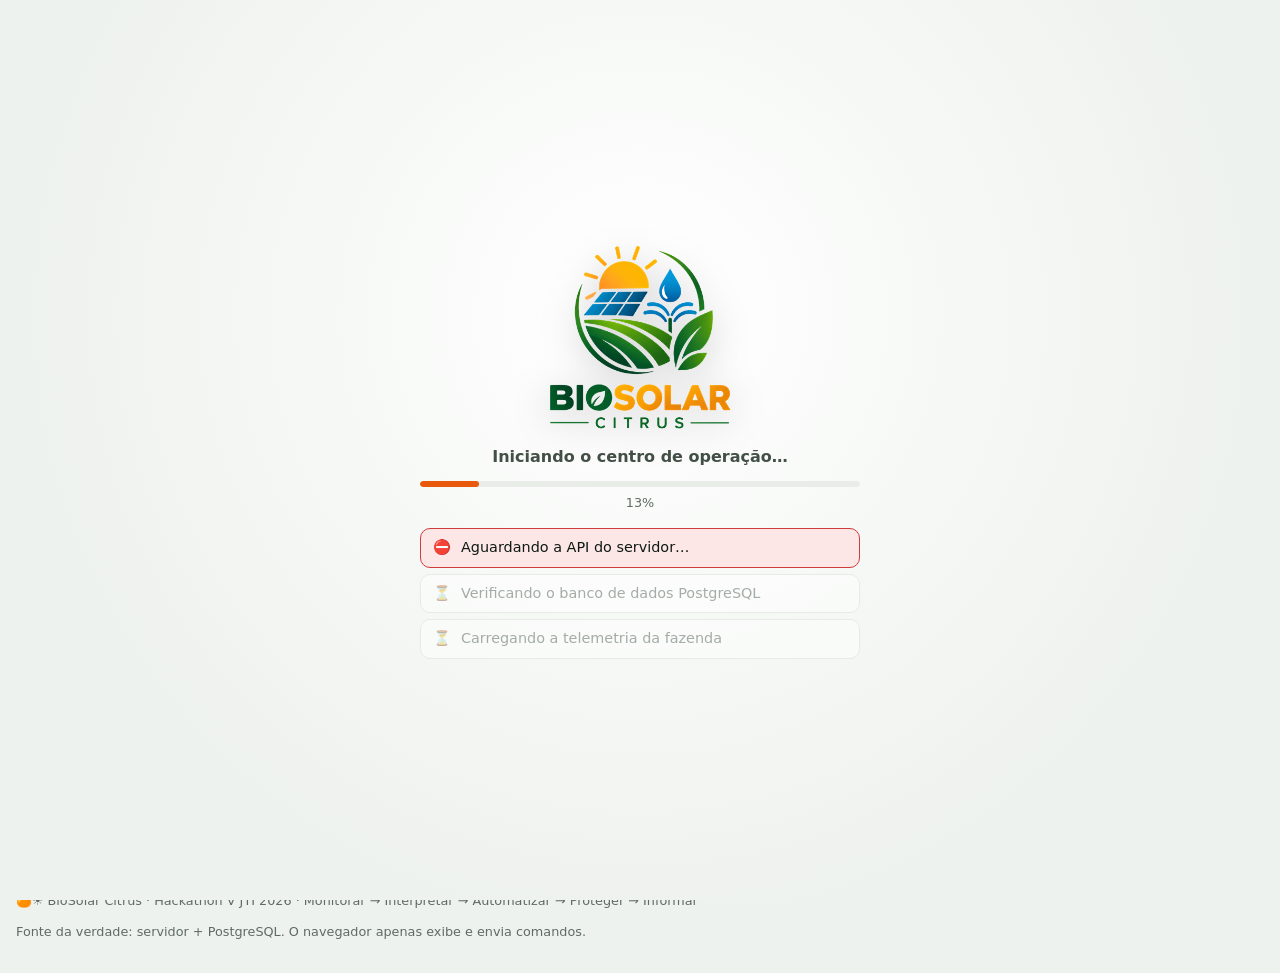
==== commit 2e632282: "Exportacao (PDF, Excel, WhatsApp, e-mail), assistente Citrus por voz, animacoes e nova logo - PDF (O" ====
--- a/frontend/index.html
+++ b/frontend/index.html
@@ -6,10 +6,12 @@
   <meta name="description" content="BioSolar Citrus: Centro Inteligente de Automação Hidro-Energética para pomares de citros.">
   <meta name="theme-color" content="#0f1512">
   <title>BioSolar Citrus · Centro de Operação</title>
-  <link rel="icon" href="data:image/svg+xml,%3Csvg xmlns='http://www.w3.org/2000/svg' viewBox='0 0 64 64'%3E%3Ccircle cx='32' cy='32' r='28' fill='%23ff922b'/%3E%3Ccircle cx='32' cy='32' r='20' fill='%23ffd8a8'/%3E%3Cpath d='M32 12v40M12 32h40M18 18l28 28M46 18L18 46' stroke='%23ff922b' stroke-width='3'/%3E%3C/svg%3E">
+  <link rel="icon" type="image/png" href="assets/favicon.png">
+  <link rel="apple-touch-icon" href="assets/logo-emblema.png">
   <link rel="stylesheet" href="src/styles/tokens.css">
   <link rel="stylesheet" href="src/styles/app.css">
   <link rel="stylesheet" href="src/styles/secoes.css">
+  <link rel="stylesheet" href="src/styles/ferramentas.css">
   <link rel="stylesheet" href="src/styles/print.css" media="print">
   <script>
     // Aplica as preferências VISUAIS salvas antes da renderização (evita piscar o tema).
@@ -31,17 +33,10 @@
   <!-- ===================== TELA DE CARREGAMENTO ===================== -->
   <div class="carregamento" id="carregamento" role="status" aria-live="polite" aria-labelledby="carregamento-titulo">
     <div class="carregamento-caixa">
-      <svg class="carregamento-logo" width="72" height="72" viewBox="0 0 64 64" aria-hidden="true" focusable="false">
-        <g stroke="#f5b700" stroke-width="3" stroke-linecap="round">
-          <path d="M32 3v6M32 55v6M3 32h6M55 32h6M11.5 11.5l4.2 4.2M48.3 48.3l4.2 4.2M11.5 52.5l4.2-4.2M48.3 15.7l4.2-4.2"/>
-        </g>
-        <circle cx="32" cy="32" r="19" fill="#ff922b"/>
-        <circle cx="32" cy="32" r="15" fill="#ffe8cc"/>
-        <path d="M32 24c-3.6 4.6-5.4 7.7-5.4 10.1a5.4 5.4 0 0 0 10.8 0c0-2.4-1.8-5.5-5.4-10.1z" fill="#1c7ed6"/>
-      </svg>
-      <p class="carregamento-marca">Bio<span>Solar</span> Citrus</p>
+      <div class="carregamento-logo"><img src="assets/logo-biosolar.png" width="190" height="192" alt="BioSolar Citrus"></div>
       <p class="carregamento-titulo" id="carregamento-titulo">Iniciando o centro de operação…</p>
-      <div class="carregamento-barra" aria-hidden="true"><i></i></div>
+      <div class="carregamento-barra" id="carregamento-barra" aria-hidden="true"><i></i></div>
+      <p class="carregamento-pct" id="carregamento-pct" aria-hidden="true">0%</p>
       <ul class="carregamento-passos">
         <li data-passo="api" data-estado="aguardando"><span class="ic" aria-hidden="true">⏳</span><span data-texto>Conectando à API do servidor</span></li>
         <li data-passo="banco" data-estado="aguardando"><span class="ic" aria-hidden="true">⏳</span><span data-texto>Verificando o banco de dados PostgreSQL</span></li>
@@ -60,17 +55,7 @@
   <header class="topbar">
     <div class="topbar-inner">
       <div class="brand">
-        <svg width="42" height="42" viewBox="0 0 64 64" aria-hidden="true" focusable="false">
-          <g stroke="#f5b700" stroke-width="3" stroke-linecap="round">
-            <path d="M32 3v6M32 55v6M3 32h6M55 32h6M11.5 11.5l4.2 4.2M48.3 48.3l4.2 4.2M11.5 52.5l4.2-4.2M48.3 15.7l4.2-4.2"/>
-          </g>
-          <circle cx="32" cy="32" r="19" fill="#ff922b"/>
-          <circle cx="32" cy="32" r="15" fill="#ffe8cc"/>
-          <g stroke="#ff922b" stroke-width="2.2">
-            <path d="M32 17v30M17 32h30M21.4 21.4l21.2 21.2M42.6 21.4L21.4 42.6"/>
-          </g>
-          <path d="M32 24c-3.6 4.6-5.4 7.7-5.4 10.1a5.4 5.4 0 0 0 10.8 0c0-2.4-1.8-5.5-5.4-10.1z" fill="#1c7ed6"/>
-        </svg>
+        <span class="brand-logo"><img src="assets/logo-emblema.png" width="48" height="48" alt=""></span>
         <div>
           <p class="brand-title">Bio<span>Solar</span> Citrus</p>
           <p class="brand-sub">Centro Inteligente de Automação Hidro-Energética</p>
@@ -89,7 +74,34 @@
         </span>
 
         <button class="btn btn-sm btn-demo" id="btn-demo" type="button" aria-expanded="false" aria-controls="painel-demo">🎬 Demonstração</button>
-        <button class="icon-btn" id="btn-voz" type="button" aria-label="Ouvir status da fazenda" title="Ouvir status da fazenda">🔊</button>
+        <div class="citrus-wrap">
+          <button class="icon-btn citrus-btn" id="btn-citrus" type="button" aria-haspopup="dialog" aria-expanded="false"
+                  aria-controls="painel-citrus" aria-label="Falar com o Citrus, assistente por voz" title="Citrus: assistente por voz">🎙️</button>
+          <section class="citrus-panel" id="painel-citrus" role="dialog" aria-labelledby="citrus-titulo" hidden>
+            <div class="citrus-head">
+              <span class="citrus-avatar" aria-hidden="true"><img src="assets/logo-emblema.png" width="34" height="34" alt=""></span>
+              <div>
+                <h2 id="citrus-titulo">Citrus</h2>
+                <p>Assistente operacional · dados em tempo real</p>
+              </div>
+              <button type="button" class="ajuda" data-ajuda="citrus"></button>
+              <button class="btn btn-sm btn-ghost" type="button" id="citrus-fechar" aria-label="Fechar o Citrus">✕</button>
+            </div>
+            <div class="citrus-estado" id="citrus-estado" data-estado="pronto">
+              <span class="citrus-onda" aria-hidden="true"><i></i><i></i><i></i><i></i><i></i></span>
+              <span id="citrus-estado-texto" aria-live="polite">Toque no microfone e fale. Ex.: "Citrus, quero o status".</span>
+            </div>
+            <ol class="citrus-conversa" id="citrus-conversa" aria-label="Conversa com o Citrus"></ol>
+            <div class="citrus-sugestoes" id="citrus-sugestoes" aria-label="Sugestões de perguntas"></div>
+            <form class="citrus-entrada" id="citrus-form" autocomplete="off">
+              <button type="button" class="citrus-mic" id="citrus-mic" aria-pressed="false" aria-label="Falar com o Citrus">🎙️</button>
+              <label class="sr-only" for="citrus-texto">Pergunta para o Citrus</label>
+              <input id="citrus-texto" type="text" maxlength="300" placeholder="Ou digite: como está o reservatório?">
+              <button class="btn btn-sm btn-primary" type="submit">Enviar</button>
+            </form>
+            <label class="citrus-opcao"><input type="checkbox" id="citrus-falar"> Responder também em voz</label>
+          </section>
+        </div>
 
         <div class="notif-wrap">
           <button class="icon-btn" id="btn-notif" type="button" aria-haspopup="true" aria-expanded="false"
@@ -219,7 +231,7 @@
           </div>
           <div class="tanque-wrap">
             <div class="tanque" id="tanque" role="meter" aria-valuemin="0" aria-valuemax="100" aria-valuenow="0" aria-label="Nível do reservatório">
-              <div class="tanque-agua" id="tanque-agua" style="height:0%"></div>
+              <div class="tanque-agua" id="tanque-agua" style="height:0%"><span class="bolhas" aria-hidden="true"><i></i><i></i><i></i><i></i><i></i></span></div>
               <div class="marca" style="bottom:30%"><span>30% atenção</span></div>
               <div class="marca" style="bottom:20%"><span>20% rearme</span></div>
               <div class="marca baixo" style="bottom:15%"><span>15% crítico</span></div>
@@ -439,14 +451,56 @@
         </section>
 
         <div class="span-5 coluna">
-          <section class="card" aria-labelledby="rel-titulo">
+          <section class="card exportacao" id="exportacao" aria-labelledby="rel-titulo">
             <div class="card-head">
               <div>
-                <h3 class="card-title" id="rel-titulo">📤 Relatório operacional <button type="button" class="ajuda" data-ajuda="relatorio"></button></h3>
-                <p class="card-sub">Resumo do período com PDF, impressão, CSV e WhatsApp.</p>
+                <h3 class="card-title" id="rel-titulo">📤 Exportar e compartilhar <button type="button" class="ajuda" data-ajuda="relatorio"></button></h3>
+                <p class="card-sub">Relatório gerado pelo servidor com os dados do PostgreSQL.</p>
               </div>
             </div>
-            <button class="btn btn-primary" type="button" id="btn-relatorio" style="width:100%">📄 Gerar relatório</button>
+
+            <div class="exp-grupo" role="group" aria-labelledby="exp-g-exportar">
+              <h4 class="exp-grupo-titulo" id="exp-g-exportar">Exportar</h4>
+              <div class="exp-opcao">
+                <span class="exp-icone" aria-hidden="true">📄</span>
+                <div class="exp-texto"><b>PDF</b><span>Relatório completo com gráficos, pronto para imprimir.</span></div>
+                <div class="exp-acoes">
+                  <button class="btn btn-sm" type="button" data-exportar="pdf-abrir" aria-label="Abrir o relatório em PDF">Abrir</button>
+                  <button class="btn btn-sm btn-primary" type="button" data-exportar="pdf" aria-label="Baixar o relatório em PDF">Baixar</button>
+                </div>
+              </div>
+              <div class="exp-opcao">
+                <span class="exp-icone" aria-hidden="true">📊</span>
+                <div class="exp-texto"><b>Excel</b><span>Planilha com 6 abas, filtros e formatos para análise.</span></div>
+                <div class="exp-acoes">
+                  <button class="btn btn-sm btn-primary" type="button" data-exportar="excel" aria-label="Baixar a planilha Excel">Baixar</button>
+                </div>
+              </div>
+            </div>
+
+            <div class="exp-grupo" role="group" aria-labelledby="exp-g-compartilhar">
+              <h4 class="exp-grupo-titulo" id="exp-g-compartilhar">Compartilhar</h4>
+              <div class="exp-opcao">
+                <span class="exp-icone" aria-hidden="true">💬</span>
+                <div class="exp-texto"><b>WhatsApp</b><span>Mensagem curta com o status atual da fazenda.</span></div>
+                <div class="exp-acoes">
+                  <button class="btn btn-sm" type="button" data-exportar="whatsapp" aria-label="Compartilhar o status pelo WhatsApp">Compartilhar</button>
+                </div>
+              </div>
+              <div class="exp-opcao">
+                <span class="exp-icone" aria-hidden="true">✉️</span>
+                <div class="exp-texto"><b>E-mail</b><span id="exp-email-sub">PDF ou Excel enviado pelo servidor.</span></div>
+                <div class="exp-acoes">
+                  <button class="btn btn-sm" type="button" data-exportar="email" aria-label="Enviar o relatório por e-mail">Enviar</button>
+                </div>
+              </div>
+            </div>
+
+            <p class="exp-rodape">
+              <button class="btn-link" type="button" id="btn-relatorio">👁️ Ver o resumo na tela</button>
+              <span aria-hidden="true">·</span>
+              <a class="btn-link" id="rel-csv" href="#" download>CSV (dados brutos)</a>
+            </p>
           </section>
 
           <section class="card" aria-labelledby="periodo-titulo">
@@ -623,12 +677,73 @@
       <button class="btn btn-sm btn-ghost" type="button" data-fechar aria-label="Fechar">✕</button>
     </div>
     <div class="dlg-body" id="relatorio-corpo"><p>Gerando…</p></div>
+    <div class="dlg-foot exp-foot">
+      <div class="exp-foot-grupo" role="group" aria-label="Exportar">
+        <span class="exp-foot-rotulo">Exportar</span>
+        <button class="btn btn-sm" type="button" data-exportar="pdf-abrir">📄 PDF</button>
+        <button class="btn btn-sm" type="button" data-exportar="excel">📊 Excel</button>
+      </div>
+      <div class="exp-foot-grupo" role="group" aria-label="Compartilhar">
+        <span class="exp-foot-rotulo">Compartilhar</span>
+        <button class="btn btn-sm" type="button" data-exportar="whatsapp">💬 WhatsApp</button>
+        <button class="btn btn-sm" type="button" data-exportar="email">✉️ E-mail</button>
+      </div>
+      <button class="btn btn-sm btn-ghost" type="button" id="rel-copiar">📋 Copiar resumo</button>
+    </div>
+  </dialog>
+
+  <dialog id="dlg-whatsapp" aria-labelledby="dlg-wpp-titulo" style="width:min(520px,calc(100vw - 32px))">
+    <div class="dlg-head">
+      <h2 id="dlg-wpp-titulo">💬 Compartilhar pelo WhatsApp</h2>
+      <button class="btn btn-sm btn-ghost" type="button" data-fechar aria-label="Fechar">✕</button>
+    </div>
+    <div class="dlg-body">
+      <p class="small muted">Mensagem resumida com os dados de agora. Confira antes de enviar:</p>
+      <div class="wpp-previa" id="wpp-previa" aria-live="polite"><p class="muted">Consultando o servidor…</p></div>
+      <div class="campo">
+        <div class="campo-rotulo"><label for="wpp-numero">Enviar para um número (opcional)</label><button type="button" class="ajuda" data-ajuda="wpp-numero"></button></div>
+        <input id="wpp-numero" type="tel" inputmode="tel" maxlength="20" placeholder="Ex.: (91) 98888-7777 — em branco para escolher o contato">
+      </div>
+    </div>
     <div class="dlg-foot">
-      <button class="btn" type="button" id="rel-copiar">📋 Copiar resumo</button>
-      <a class="btn" id="rel-csv" href="#" download>⬇️ CSV</a>
-      <button class="btn" type="button" id="rel-whatsapp">📱 WhatsApp</button>
-      <button class="btn btn-primary" type="button" id="rel-imprimir">🖨️ Imprimir / PDF</button>
-    </div>
+      <button class="btn" type="button" id="wpp-copiar">📋 Copiar</button>
+      <button class="btn" type="button" id="wpp-pdf" hidden>📎 Enviar com o PDF</button>
+      <button class="btn" type="button" id="wpp-sistema" hidden>📤 Outros apps…</button>
+      <button class="btn btn-primary" type="button" id="wpp-abrir">💬 Abrir no WhatsApp</button>
+    </div>
+  </dialog>
+
+  <dialog id="dlg-email" aria-labelledby="dlg-email-titulo" style="width:min(560px,calc(100vw - 32px))">
+    <form id="form-email" novalidate>
+      <div class="dlg-head">
+        <h2 id="dlg-email-titulo">✉️ Enviar relatório por e-mail</h2>
+        <button class="btn btn-sm btn-ghost" type="button" data-fechar aria-label="Fechar">✕</button>
+      </div>
+      <div class="dlg-body">
+        <div class="email-aviso" id="email-aviso" role="status" hidden></div>
+        <div class="campo">
+          <div class="campo-rotulo"><label for="email-para">Para</label><button type="button" class="ajuda" data-ajuda="email-para"></button></div>
+          <input id="email-para" name="destinatarios" type="email" multiple required maxlength="500" autocomplete="email" placeholder="gestor@fazenda.com.br">
+        </div>
+        <label class="campo">Assunto
+          <input id="email-assunto" name="assunto" type="text" maxlength="150">
+        </label>
+        <label class="campo">Mensagem (opcional)
+          <textarea id="email-mensagem" name="mensagem" rows="3" maxlength="2000" placeholder="Ex.: Segue o relatório da operação de hoje."></textarea>
+        </label>
+        <fieldset class="email-anexo">
+          <legend>Anexo</legend>
+          <label><input type="radio" name="anexo" value="PDF" checked> 📄 PDF</label>
+          <label><input type="radio" name="anexo" value="EXCEL"> 📊 Excel</label>
+          <label><input type="radio" name="anexo" value="AMBOS"> 📄 + 📊 Os dois</label>
+        </fieldset>
+        <div class="form-erros" id="email-erros" role="alert" hidden></div>
+      </div>
+      <div class="dlg-foot">
+        <button class="btn" type="button" data-fechar>Cancelar</button>
+        <button class="btn btn-primary" type="submit" id="email-enviar">✉️ Enviar</button>
+      </div>
+    </form>
   </dialog>
 
   <dialog id="dlg-cadastro" aria-labelledby="dlg-cad-titulo" style="width:min(760px,calc(100vw - 32px))">
@@ -742,7 +857,7 @@
       <section class="a11y-sec" aria-labelledby="a11y-mov">
         <h3 id="a11y-mov">Movimento</h3>
         <label class="switch"><span>Reduzir animações</span><input type="checkbox" id="pref-movimento"></label>
-        <p class="small muted">A preferência "reduzir movimento" do sistema operacional é respeitada automaticamente.</p>
+        <p class="small muted">Desliga ondas do reservatório, jatos de irrigação, pulsos e a animação dos gráficos. Vale na hora e fica salvo neste navegador.</p>
       </section>
       <section class="a11y-sec" aria-labelledby="a11y-voz">
         <h3 id="a11y-voz">Leitura em voz</h3>
@@ -782,6 +897,8 @@
   <script src="src/services/simulacaoService.js"></script>
   <script src="src/services/relatorioService.js"></script>
   <script src="src/services/cadastroService.js"></script>
+  <script src="src/services/exportacaoService.js"></script>
+  <script src="src/services/assistenteService.js"></script>
   <script src="src/components/carregamento.js"></script>
   <script src="src/components/abas.js"></script>
   <script src="src/components/statusGeral.js"></script>
@@ -798,6 +915,8 @@
   <script src="src/components/notificacoes.js"></script>
   <script src="src/components/painelSimulacao.js"></script>
   <script src="src/components/relatorio.js"></script>
+  <script src="src/components/exportacao.js"></script>
+  <script src="src/components/citrus.js"></script>
   <script src="src/components/periodo.js"></script>
   <script src="src/components/gestao.js"></script>
   <script src="src/components/acessibilidade.js"></script>
--- a/frontend/src/styles/app.css
+++ b/frontend/src/styles/app.css
@@ -636,13 +636,7 @@
 footer.rodape { max-width: 1480px; margin: 0 auto; padding: 0 16px 32px; font-size: 0.8rem; color: var(--muted); display: flex; gap: 12px; flex-wrap: wrap; justify-content: space-between; }
 footer.rodape code { font-family: var(--mono); }
 
-/* ---- Movimento reduzido (preferência do SO ou da Central de Acessibilidade) ---- */
-@media (prefers-reduced-motion: reduce) {
-  *, *::before, *::after { animation-duration: .001ms !important; animation-iteration-count: 1 !important; transition-duration: .001ms !important; scroll-behavior: auto !important; }
-}
-:root[data-motion="reduzido"] *, :root[data-motion="reduzido"] *::before, :root[data-motion="reduzido"] *::after {
-  animation-duration: .001ms !important; animation-iteration-count: 1 !important; transition-duration: .001ms !important;
-}
+/* ---- Movimento reduzido: controlado pela Central de Acessibilidade (ver secoes.css, "ANIMAÇÕES") ---- */
 
 /* Cores forçadas (Windows alto contraste) */
 @media (forced-colors: active) {
--- a/frontend/src/styles/secoes.css
+++ b/frontend/src/styles/secoes.css
@@ -48,10 +48,18 @@
   display: flex; flex-direction: column; align-items: center; gap: 12px;
   text-align: center;
 }
-.carregamento-logo { animation: girar-sol 8s linear infinite; }
-@keyframes girar-sol { to { transform: rotate(360deg); } }
-.carregamento-marca { font-size: 1.6rem; font-weight: 850; letter-spacing: -.01em; }
-.carregamento-marca span { color: var(--accent); }
+/* Logo com fundo transparente */
+.carregamento-logo { animation: logo-respirar 3.2s ease-in-out infinite; }
+.carregamento-logo img { display: block; width: 190px; height: auto; filter: drop-shadow(0 8px 18px rgba(0, 0, 0, .18)); }
+/* Tema escuro: um leve contorno claro mantém o verde-escuro de "BIO" e "CITRUS" legível */
+:root[data-theme="dark"] .carregamento-logo img { filter: drop-shadow(0 0 1px rgba(255, 255, 255, .9)) drop-shadow(0 0 6px rgba(255, 255, 255, .25)); }
+@media (prefers-color-scheme: dark) {
+  :root:not([data-theme="light"]) .carregamento-logo img { filter: drop-shadow(0 0 1px rgba(255, 255, 255, .9)) drop-shadow(0 0 6px rgba(255, 255, 255, .25)); }
+}
+@keyframes logo-respirar {
+  0%, 100% { transform: translateY(0) scale(1); }
+  50% { transform: translateY(-4px) scale(1.03); }
+}
 .carregamento-titulo { color: var(--ink-2); font-weight: 600; }
 .carregamento-barra { width: 100%; height: 6px; border-radius: 99px; background: var(--surface-3); overflow: hidden; }
 .carregamento-barra i { display: block; width: 35%; height: 100%; border-radius: 99px; background: var(--accent); animation: barra 1.3s ease-in-out infinite; }
@@ -66,6 +74,15 @@
   background: var(--surface); border: 1px solid var(--border);
   font-size: 0.9rem; color: var(--ink-2);
 }
+.carregamento-passos li { transition: opacity .35s ease, transform .35s ease, border-color .3s, background .3s; }
+.carregamento-passos li[data-estado="aguardando"] { opacity: .45; }
+.carregamento-passos li[data-estado="andamento"] { opacity: 1; border-color: var(--accent); transform: translateX(4px); }
+.carregamento-passos li[data-estado="andamento"] .ic { display: inline-block; animation: girar 1.2s linear infinite; }
+.carregamento-passos li[data-estado="ok"] .ic, .carregamento-passos li[data-estado="aviso"] .ic { animation: confirmar .4s cubic-bezier(.3, 1.6, .5, 1); display: inline-block; }
+@keyframes confirmar { from { transform: scale(.3); } }
+/* Barra com progresso real (etapas concluídas) */
+.carregamento-barra.determinada i { width: var(--progresso, 0%); transform: none; animation: none; transition: width .6s ease; }
+.carregamento-pct { font-size: .8rem; color: var(--muted); font-variant-numeric: tabular-nums; margin-top: -6px; }
 .carregamento-passos li[data-estado="ok"] { color: var(--ink); border-color: color-mix(in srgb, var(--ok) 45%, transparent); }
 .carregamento-passos li[data-estado="aviso"] { color: var(--ink); border-color: var(--warn); background: var(--warn-bg); }
 .carregamento-passos li[data-estado="erro"] { color: var(--ink); border-color: var(--crit); background: var(--crit-bg); }
@@ -201,8 +218,113 @@
   .form-grid { grid-template-columns: 1fr; }
 }
 
-/* ---- Movimento reduzido também nos novos elementos ---- */
-@media (prefers-reduced-motion: reduce) {
-  .carregamento-logo, .carregamento-barra i { animation: none !important; }
-}
-:root[data-motion="reduzido"] .carregamento-logo, :root[data-motion="reduzido"] .carregamento-barra i { animation: none !important; }
+/* ---- Logo no cabeçalho ------------------------------------------------------------ */
+.brand-logo { flex: none; display: inline-flex; transition: transform .3s ease; }
+.brand-logo img { display: block; width: 48px; height: 48px; filter: drop-shadow(0 2px 4px rgba(0, 0, 0, .18)); }
+.brand:hover .brand-logo { transform: rotate(-6deg) scale(1.08); }
+@media (max-width: 560px) { .brand-logo img { width: 38px; height: 38px; } }
+
+/* ================================================================================
+ * ANIMAÇÕES
+ * Controladas SOMENTE pela opção "Reduzir animações" da Central de Acessibilidade
+ * (atributo data-motion="reduzido"). Não dependem mais da configuração do Windows,
+ * que desligava tudo quando os "Efeitos de animação" do sistema estavam desativados.
+ * ================================================================================ */
+
+/* Troca de seção: os cartões entram em sequência */
+.aba:not([hidden]) > * { animation: surgir .45s cubic-bezier(.2, .7, .2, 1) both; }
+.aba:not([hidden]) > *:nth-child(2) { animation-delay: .06s; }
+.aba:not([hidden]) > *:nth-child(3) { animation-delay: .12s; }
+.aba:not([hidden]) > *:nth-child(4) { animation-delay: .18s; }
+.aba:not([hidden]) > *:nth-child(n+5) { animation-delay: .24s; }
+@keyframes surgir { from { opacity: 0; transform: translateY(14px); } to { opacity: 1; transform: none; } }
+
+/* ---- Reservatório: duas ondas, bolhas e vazão ---- */
+.tanque-agua::after {
+  content: ""; position: absolute; left: -50%; top: -6px; width: 200%; height: 14px;
+  background: radial-gradient(ellipse at 50% 100%, color-mix(in srgb, var(--water) 40%, #fff) 45%, transparent 47%) 0 0 / 56px 14px repeat-x;
+  animation: onda-2 4.6s linear infinite reverse;
+  opacity: .55;
+}
+@keyframes onda-2 { to { transform: translateX(56px); } }
+.tanque-agua::before { animation-duration: 2.6s; }
+.tanque.consumindo .tanque-agua::before { animation-duration: 1.3s; }
+.tanque.consumindo .tanque-agua::after { animation-duration: 2.2s; }
+.bolhas { position: absolute; inset: 0; overflow: hidden; pointer-events: none; }
+.bolhas i {
+  position: absolute; bottom: -10px; width: 7px; height: 7px; border-radius: 50%;
+  background: rgba(255, 255, 255, .55); box-shadow: inset -1px -1px 0 rgba(255, 255, 255, .5);
+  animation: bolha 4s ease-in infinite;
+}
+.bolhas i:nth-child(1) { left: 16%; animation-delay: 0s; }
+.bolhas i:nth-child(2) { left: 38%; width: 5px; height: 5px; animation-delay: 1.3s; animation-duration: 3.4s; }
+.bolhas i:nth-child(3) { left: 60%; animation-delay: 2.1s; animation-duration: 4.6s; }
+.bolhas i:nth-child(4) { left: 78%; width: 4px; height: 4px; animation-delay: .7s; animation-duration: 3s; }
+.bolhas i:nth-child(5) { left: 28%; width: 5px; height: 5px; animation-delay: 2.8s; }
+@keyframes bolha {
+  0% { transform: translate(0, 0); opacity: 0; }
+  15% { opacity: 1; }
+  50% { transform: translate(3px, -120px); }
+  100% { transform: translate(-2px, -260px); opacity: 0; }
+}
+/* Nível mudando: a água sobe/desce com leve "balanço" */
+.tanque-agua { transition: height 1.1s cubic-bezier(.3, 1.3, .5, 1), background .4s; }
+.tanque-pct.mudou { animation: pulso-num .6s ease; }
+@keyframes pulso-num { 40% { transform: scale(1.12); } }
+/* Bomba em uso: o nó central do mapa "pulsa" água */
+.hub-box.fluindo { animation: pulso-agua 2s ease-out infinite; }
+@keyframes pulso-agua {
+  0% { box-shadow: 0 0 0 0 color-mix(in srgb, var(--water) 45%, transparent); }
+  100% { box-shadow: 0 0 0 14px transparent; }
+}
+
+/* ---- Irrigação: jato de água nos talhões e nos controles ---- */
+.talhao.irrigando::after {
+  content: ""; position: absolute; inset: 4px 0 auto 0; height: 70%; pointer-events: none;
+  background:
+    radial-gradient(circle, color-mix(in srgb, var(--water) 55%, transparent) 1.4px, transparent 2px) 0 0 / 22px 26px,
+    radial-gradient(circle, color-mix(in srgb, var(--water) 40%, transparent) 1.2px, transparent 1.8px) 11px 13px / 22px 26px;
+  -webkit-mask-image: linear-gradient(180deg, #000 0%, transparent 100%);
+  mask-image: linear-gradient(180deg, #000 0%, transparent 100%);
+  animation: chuva 1.1s linear infinite;
+  opacity: .8;
+}
+@keyframes chuva { to { background-position: 0 26px, 11px 39px; } }
+.talhao.irrigando .talhao-umid .v { animation: brilho-agua 2.4s ease-in-out infinite; }
+@keyframes brilho-agua { 50% { color: var(--water); } }
+.talhao.bloqueado::after { content: none; }
+
+.controle-item { position: relative; overflow: hidden; transition: border-color .3s, box-shadow .3s; }
+.controle-item.ligado { border-color: var(--water); box-shadow: 0 0 0 3px color-mix(in srgb, var(--water) 18%, transparent); }
+.controle-item.ligado::before {
+  content: ""; position: absolute; left: 0; top: 0; bottom: 0; width: 4px;
+  background: repeating-linear-gradient(180deg, var(--water) 0 8px, color-mix(in srgb, var(--water) 30%, transparent) 8px 16px);
+  background-size: 4px 32px;
+  animation: fluxo-v .8s linear infinite;
+}
+@keyframes fluxo-v { to { background-position: 0 32px; } }
+.aspersor-ic { display: inline-block; margin-right: 4px; }
+.controle-item.ligado .aspersor-ic { animation: girar 1.6s linear infinite; }
+@keyframes girar { to { transform: rotate(360deg); } }
+
+/* Barras e medidores com transição mais suave */
+.umid-bar > i, .meter > i { transition: width .9s cubic-bezier(.3, 1.2, .5, 1); }
+
+/* ---- Gráficos ---- */
+.chart .desenhar { stroke-dasharray: 1; animation: desenhar-linha 1.4s cubic-bezier(.4, 0, .2, 1) both; }
+@keyframes desenhar-linha { from { stroke-dashoffset: 1; } to { stroke-dashoffset: 0; } }
+.chart .aparecer { animation: aparecer .9s ease .4s both; }
+@keyframes aparecer { from { opacity: 0; } }
+.chart .crescer { transform-box: fill-box; transform-origin: 50% 100%; animation: crescer .7s cubic-bezier(.3, 1.3, .5, 1) both; }
+@keyframes crescer { from { transform: scaleY(0); } }
+.chart .mudou { animation: realce 1s ease; }
+@keyframes realce { 30% { filter: brightness(1.35); } }
+.chart .pulso-vivo { transform-box: fill-box; transform-origin: center; animation: pulso-vivo 1.8s ease-out infinite; pointer-events: none; }
+@keyframes pulso-vivo { 0% { transform: scale(1); opacity: .55; } 100% { transform: scale(3.2); opacity: 0; } }
+
+/* ---- "Reduzir animações" ligado: nenhuma animação contínua ou de entrada ---- */
+:root[data-motion="reduzido"] *,
+:root[data-motion="reduzido"] *::before,
+:root[data-motion="reduzido"] *::after { animation: none !important; transition: none !important; scroll-behavior: auto !important; }
+:root[data-motion="reduzido"] .bolhas,
+:root[data-motion="reduzido"] .chart .pulso-vivo { display: none; }
--- a/frontend/src/styles/ferramentas.css
+++ b/frontend/src/styles/ferramentas.css
@@ -0,0 +1,185 @@
+/* Exportar e compartilhar (aba Relatórios) e assistente Citrus (topo). */
+
+:root {
+  --wpp-fundo: #efeae2;
+  --wpp-balao: #d9fdd3;
+  --wpp-texto: #111b21;
+}
+:root[data-theme="dark"] {
+  --wpp-fundo: #0b141a;
+  --wpp-balao: #005c4b;
+  --wpp-texto: #e9edef;
+}
+@media (prefers-color-scheme: dark) {
+  :root:not([data-theme="light"]) {
+    --wpp-fundo: #0b141a;
+    --wpp-balao: #005c4b;
+    --wpp-texto: #e9edef;
+  }
+}
+
+.btn-link {
+  background: none; border: 0; padding: 4px 2px; cursor: pointer;
+  color: var(--water); font: inherit; font-weight: 650; text-decoration: underline; text-underline-offset: 3px;
+}
+.btn-link:hover { color: var(--ink); }
+
+/* ---- Exportar e compartilhar ---------------------------------------------------------- */
+.exportacao .card-head { margin-bottom: 8px; }
+.exp-grupo { display: grid; gap: 8px; margin-top: 12px; }
+.exp-grupo-titulo {
+  font-size: 0.72rem; font-weight: 800; text-transform: uppercase; letter-spacing: .07em; color: var(--muted);
+  display: flex; align-items: center; gap: 8px;
+}
+.exp-grupo-titulo::after { content: ""; flex: 1; height: 1px; background: var(--border); }
+.exp-opcao {
+  display: grid; grid-template-columns: 42px 1fr auto; gap: 12px; align-items: center;
+  padding: 10px 12px; border: 1px solid var(--border); border-radius: 12px; background: var(--surface-2);
+  transition: border-color .2s, box-shadow .2s, transform .15s;
+}
+.exp-opcao:hover { border-color: var(--border-strong); box-shadow: var(--shadow); transform: translateY(-1px); }
+.exp-icone {
+  width: 42px; height: 42px; border-radius: 12px; display: grid; place-items: center; font-size: 1.35rem;
+  background: var(--surface); border: 1px solid var(--border);
+}
+.exp-texto { display: grid; gap: 1px; min-width: 0; }
+.exp-texto b { font-size: 0.95rem; }
+.exp-texto span { font-size: 0.8rem; color: var(--muted); }
+.exp-acoes { display: flex; gap: 6px; flex-wrap: wrap; justify-content: flex-end; }
+.exp-acoes .btn { min-width: 84px; }
+.exp-rodape { margin-top: 14px; display: flex; gap: 8px; align-items: center; flex-wrap: wrap; font-size: 0.82rem; color: var(--muted); }
+.exportacao.destaque { animation: destaque-card 1.8s ease; }
+@keyframes destaque-card {
+  0%, 60% { box-shadow: 0 0 0 4px color-mix(in srgb, var(--accent) 45%, transparent), var(--shadow); }
+  100% { box-shadow: var(--shadow); }
+}
+@media (max-width: 420px) {
+  .exp-opcao { grid-template-columns: 42px 1fr; }
+  .exp-acoes { grid-column: 1 / -1; justify-content: stretch; }
+  .exp-acoes .btn { flex: 1; }
+}
+
+/* Rodapé do resumo na tela: mesmos dois grupos */
+.exp-foot { justify-content: space-between; align-items: center; }
+.exp-foot-grupo { display: flex; align-items: center; gap: 6px; flex-wrap: wrap; }
+.exp-foot-rotulo { font-size: 0.7rem; font-weight: 800; text-transform: uppercase; letter-spacing: .06em; color: var(--muted); margin-right: 2px; }
+
+/* ---- WhatsApp -------------------------------------------------------------------------- */
+.wpp-previa {
+  background: var(--wpp-fundo); border-radius: 12px; padding: 14px; max-height: 320px; overflow: auto;
+  border: 1px solid var(--border);
+}
+.wpp-balao {
+  background: var(--wpp-balao); color: var(--wpp-texto); border-radius: 10px 10px 10px 2px; padding: 10px 12px;
+  white-space: pre-wrap; font-size: 0.9rem; line-height: 1.5; box-shadow: 0 1px 1px rgba(0, 0, 0, .12);
+  max-width: 100%; overflow-wrap: anywhere;
+}
+
+/* ---- E-mail ----------------------------------------------------------------------------- */
+.email-aviso { padding: 10px 12px; border-radius: 10px; font-size: 0.85rem; border: 1px solid var(--border); }
+.email-aviso.ok { background: var(--ok-bg); border-color: color-mix(in srgb, var(--ok) 50%, transparent); }
+.email-aviso.atencao { background: var(--warn-bg); border-color: var(--warn); }
+.email-aviso.erro { background: var(--crit-bg); border-color: var(--crit); }
+.email-anexo { border: 1px solid var(--border); border-radius: 10px; padding: 8px 12px 10px; display: flex; gap: 8px 16px; flex-wrap: wrap; }
+.email-anexo legend { font-size: 0.8rem; font-weight: 700; padding: 0 4px; }
+.email-anexo label { display: inline-flex; align-items: center; gap: 6px; cursor: pointer; font-size: 0.9rem; min-height: 32px; }
+.email-anexo input { width: 18px; height: 18px; accent-color: var(--accent); }
+#form-email textarea {
+  width: 100%; resize: vertical; min-height: 70px; font: inherit; padding: 8px 10px;
+  border-radius: 10px; border: 1px solid var(--border-strong); background: var(--surface); color: var(--ink);
+}
+
+/* ---- Citrus ------------------------------------------------------------------------------ */
+.citrus-wrap { position: relative; }
+.citrus-btn { position: relative; }
+.citrus-btn.ativo { background: var(--accent-bg); border-color: var(--accent); }
+.citrus-btn.ativo::after {
+  content: ""; position: absolute; inset: -4px; border-radius: inherit; border: 2px solid var(--accent);
+  animation: citrus-anel 1.4s ease-out infinite; pointer-events: none;
+}
+@keyframes citrus-anel { from { opacity: .8; transform: scale(.92); } to { opacity: 0; transform: scale(1.25); } }
+
+.citrus-panel {
+  position: fixed; right: 16px; top: 72px; z-index: 70;  /* top/right calculados pelo citrus.js a partir do botão */
+  width: min(410px, calc(100vw - 32px)); max-height: min(640px, calc(100vh - 90px));
+  display: grid; grid-template-rows: auto auto minmax(80px, 1fr) auto auto auto; gap: 10px;
+  padding: 14px; border-radius: 16px; background: var(--surface); border: 1px solid var(--border-strong);
+  box-shadow: 0 18px 50px rgba(0, 0, 0, .28);
+  animation: citrus-abrir .18s ease;
+}
+.citrus-panel[hidden] { display: none; }
+@keyframes citrus-abrir { from { opacity: 0; transform: translateY(-6px) scale(.98); } }
+.citrus-head { display: flex; align-items: center; gap: 10px; }
+.citrus-head > div { flex: 1; min-width: 0; }
+.citrus-head h2 { font-size: 1.05rem; }
+.citrus-head p { font-size: 0.75rem; color: var(--muted); }
+.citrus-avatar { width: 40px; height: 40px; border-radius: 50%; display: grid; place-items: center; background: var(--surface-2); border: 1px solid var(--border); flex: none; }
+
+.citrus-estado {
+  display: flex; align-items: center; gap: 10px; min-height: 42px;
+  padding: 8px 12px; border-radius: 12px; background: var(--surface-2); border: 1px solid var(--border);
+  font-size: 0.85rem; font-weight: 600; color: var(--ink-2);
+}
+.citrus-estado[data-estado="ouvindo"] { border-color: var(--accent); background: var(--accent-bg); color: var(--ink); }
+.citrus-estado[data-estado="consultando"] { border-color: var(--water); }
+.citrus-onda { display: inline-flex; align-items: center; gap: 3px; height: 22px; flex: none; }
+.citrus-onda i { width: 4px; height: 6px; border-radius: 3px; background: var(--muted); opacity: .5; }
+.citrus-estado[data-estado="ouvindo"] .citrus-onda i { background: var(--accent); opacity: 1; animation: citrus-barra .9s ease-in-out infinite; }
+.citrus-estado[data-estado="falando"] .citrus-onda i { background: var(--leaf); opacity: 1; animation: citrus-barra 1.2s ease-in-out infinite; }
+.citrus-estado[data-estado="consultando"] .citrus-onda i { background: var(--water); opacity: 1; animation: citrus-ponto 1s ease-in-out infinite; }
+.citrus-onda i:nth-child(2) { animation-delay: .12s; }
+.citrus-onda i:nth-child(3) { animation-delay: .24s; }
+.citrus-onda i:nth-child(4) { animation-delay: .36s; }
+.citrus-onda i:nth-child(5) { animation-delay: .48s; }
+@keyframes citrus-barra { 0%, 100% { height: 6px; } 50% { height: 22px; } }
+@keyframes citrus-ponto { 0%, 100% { opacity: .25; } 50% { opacity: 1; } }
+
+.citrus-conversa { list-style: none; margin: 0; padding: 2px; overflow-y: auto; display: flex; flex-direction: column; gap: 8px; min-height: 60px; }
+.citrus-conversa:empty::before {
+  content: "Pergunte sobre o reservatório, os talhões, a irrigação, os alertas ou peça um relatório.";
+  color: var(--muted); font-size: 0.82rem; text-align: center; padding: 10px;
+}
+.citrus-msg { max-width: 88%; padding: 8px 12px; border-radius: 12px; font-size: 0.875rem; line-height: 1.45; animation: citrus-msg .2s ease; }
+@keyframes citrus-msg { from { opacity: 0; transform: translateY(6px); } }
+.citrus-msg.usuario { align-self: flex-end; background: var(--accent-bg); border: 1px solid color-mix(in srgb, var(--accent) 35%, transparent); border-bottom-right-radius: 4px; }
+.citrus-msg.citrus { align-self: flex-start; background: var(--surface-2); border: 1px solid var(--border); border-left: 4px solid var(--leaf); border-bottom-left-radius: 4px; }
+.citrus-msg.nao-entendi { border-left-color: var(--warn); }
+.citrus-acao { margin-top: 6px; }
+
+.citrus-sugestoes { display: flex; gap: 6px; overflow-x: auto; padding-bottom: 4px; scrollbar-width: thin; }
+.citrus-sugestao {
+  flex: none; border: 1px solid var(--border-strong); background: var(--surface); color: var(--ink-2);
+  border-radius: 999px; padding: 5px 11px; font: inherit; font-size: 0.78rem; cursor: pointer; white-space: nowrap;
+}
+.citrus-sugestao:hover { background: var(--surface-3); color: var(--ink); }
+
+.citrus-entrada { display: flex; gap: 6px; align-items: center; }
+.citrus-entrada input {
+  flex: 1; min-width: 0; min-height: 40px; padding: 0 12px; border-radius: 10px;
+  border: 1px solid var(--border-strong); background: var(--surface); color: var(--ink); font: inherit; font-size: 0.875rem;
+}
+.citrus-mic {
+  width: 44px; height: 44px; border-radius: 50%; flex: none; cursor: pointer; font-size: 1.2rem;
+  border: 2px solid var(--accent); background: var(--surface); transition: background .2s, transform .1s;
+}
+.citrus-mic:hover { background: var(--accent-bg); }
+.citrus-mic[aria-pressed="true"] { background: var(--accent); animation: citrus-pulso 1.2s ease-out infinite; }
+.citrus-mic:disabled { opacity: .45; cursor: not-allowed; border-color: var(--border-strong); }
+@keyframes citrus-pulso {
+  0% { box-shadow: 0 0 0 0 color-mix(in srgb, var(--accent) 55%, transparent); }
+  100% { box-shadow: 0 0 0 12px transparent; }
+}
+.citrus-opcao { display: flex; align-items: center; gap: 8px; font-size: 0.8rem; color: var(--muted); cursor: pointer; }
+.citrus-opcao input { width: 16px; height: 16px; accent-color: var(--accent); }
+
+/* Celular: o painel vira uma folha presa na parte de baixo da tela */
+@media (max-width: 560px) {
+  .citrus-panel {
+    left: 8px; right: 8px; bottom: 8px; top: auto; width: auto;
+    max-height: calc(100vh - 80px);
+  }
+}
+
+@media print {
+  .citrus-wrap, .exp-acoes, .exp-rodape { display: none !important; }
+}
